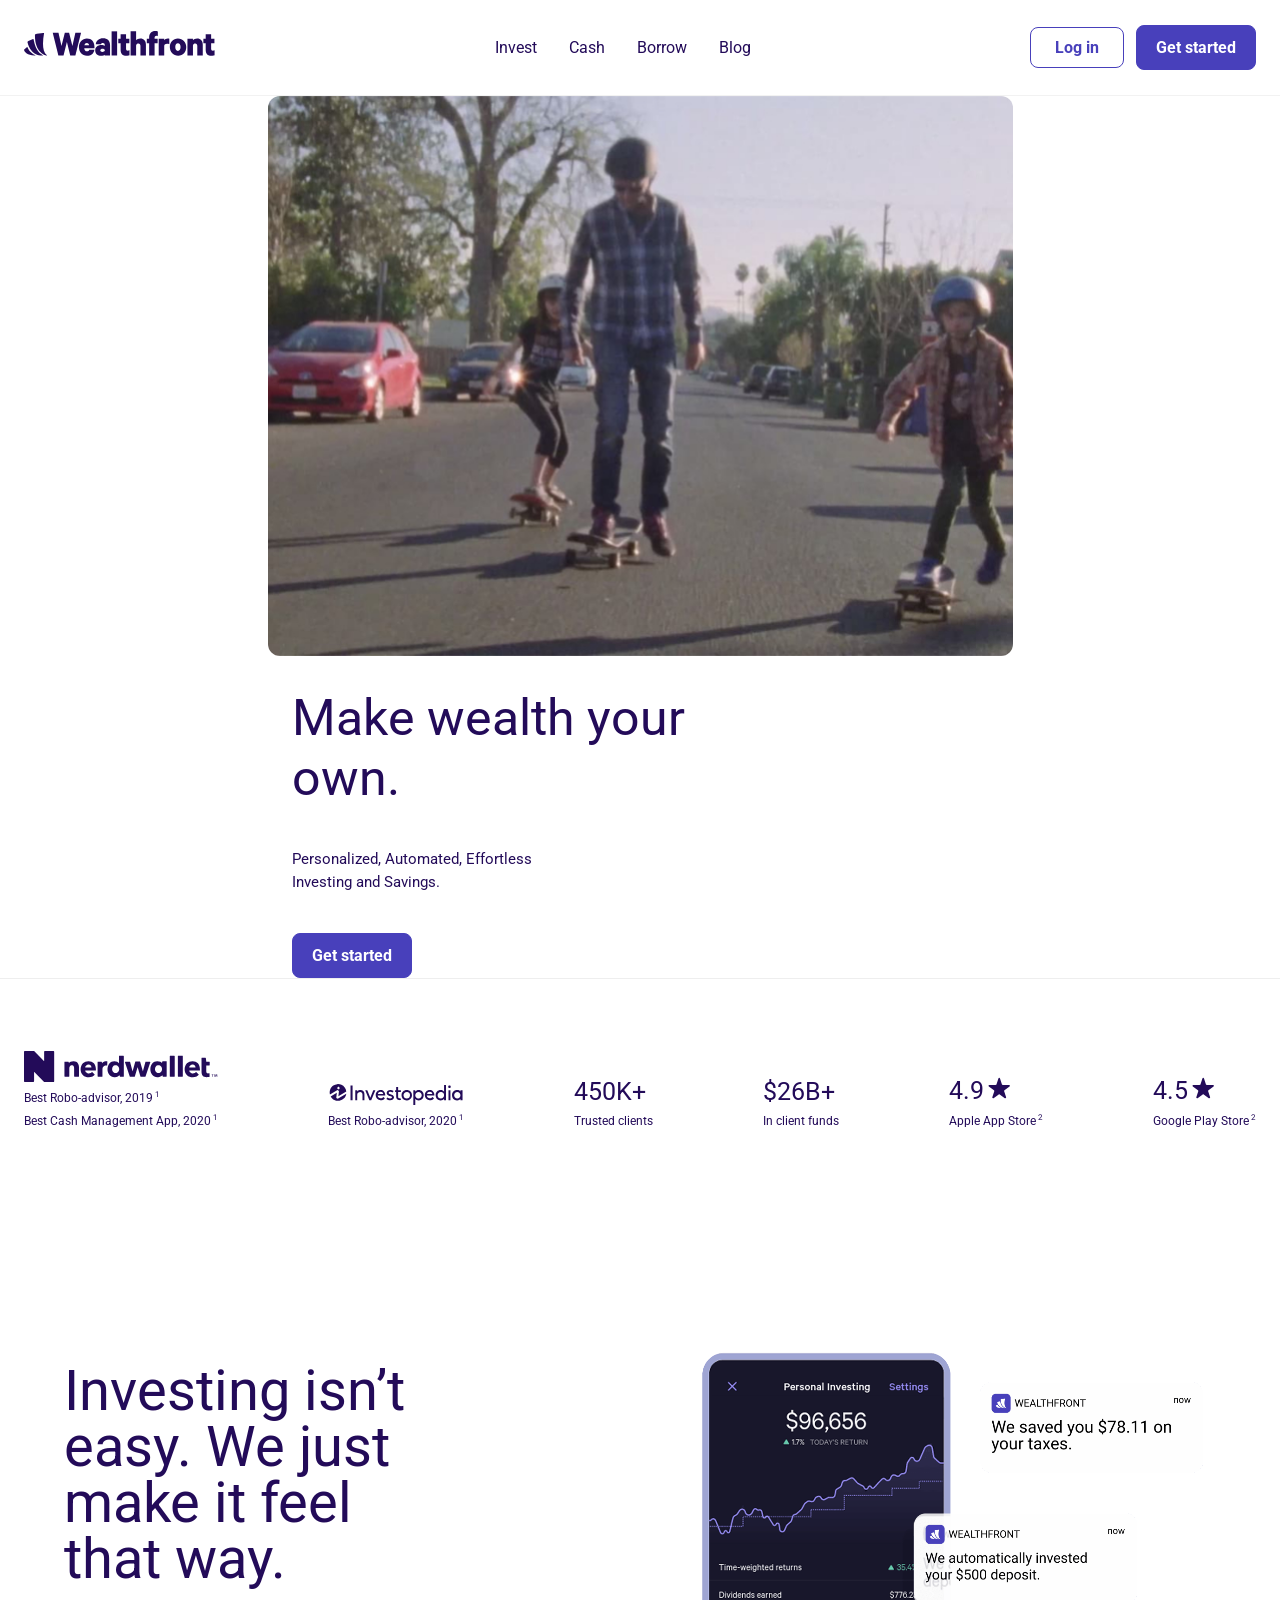
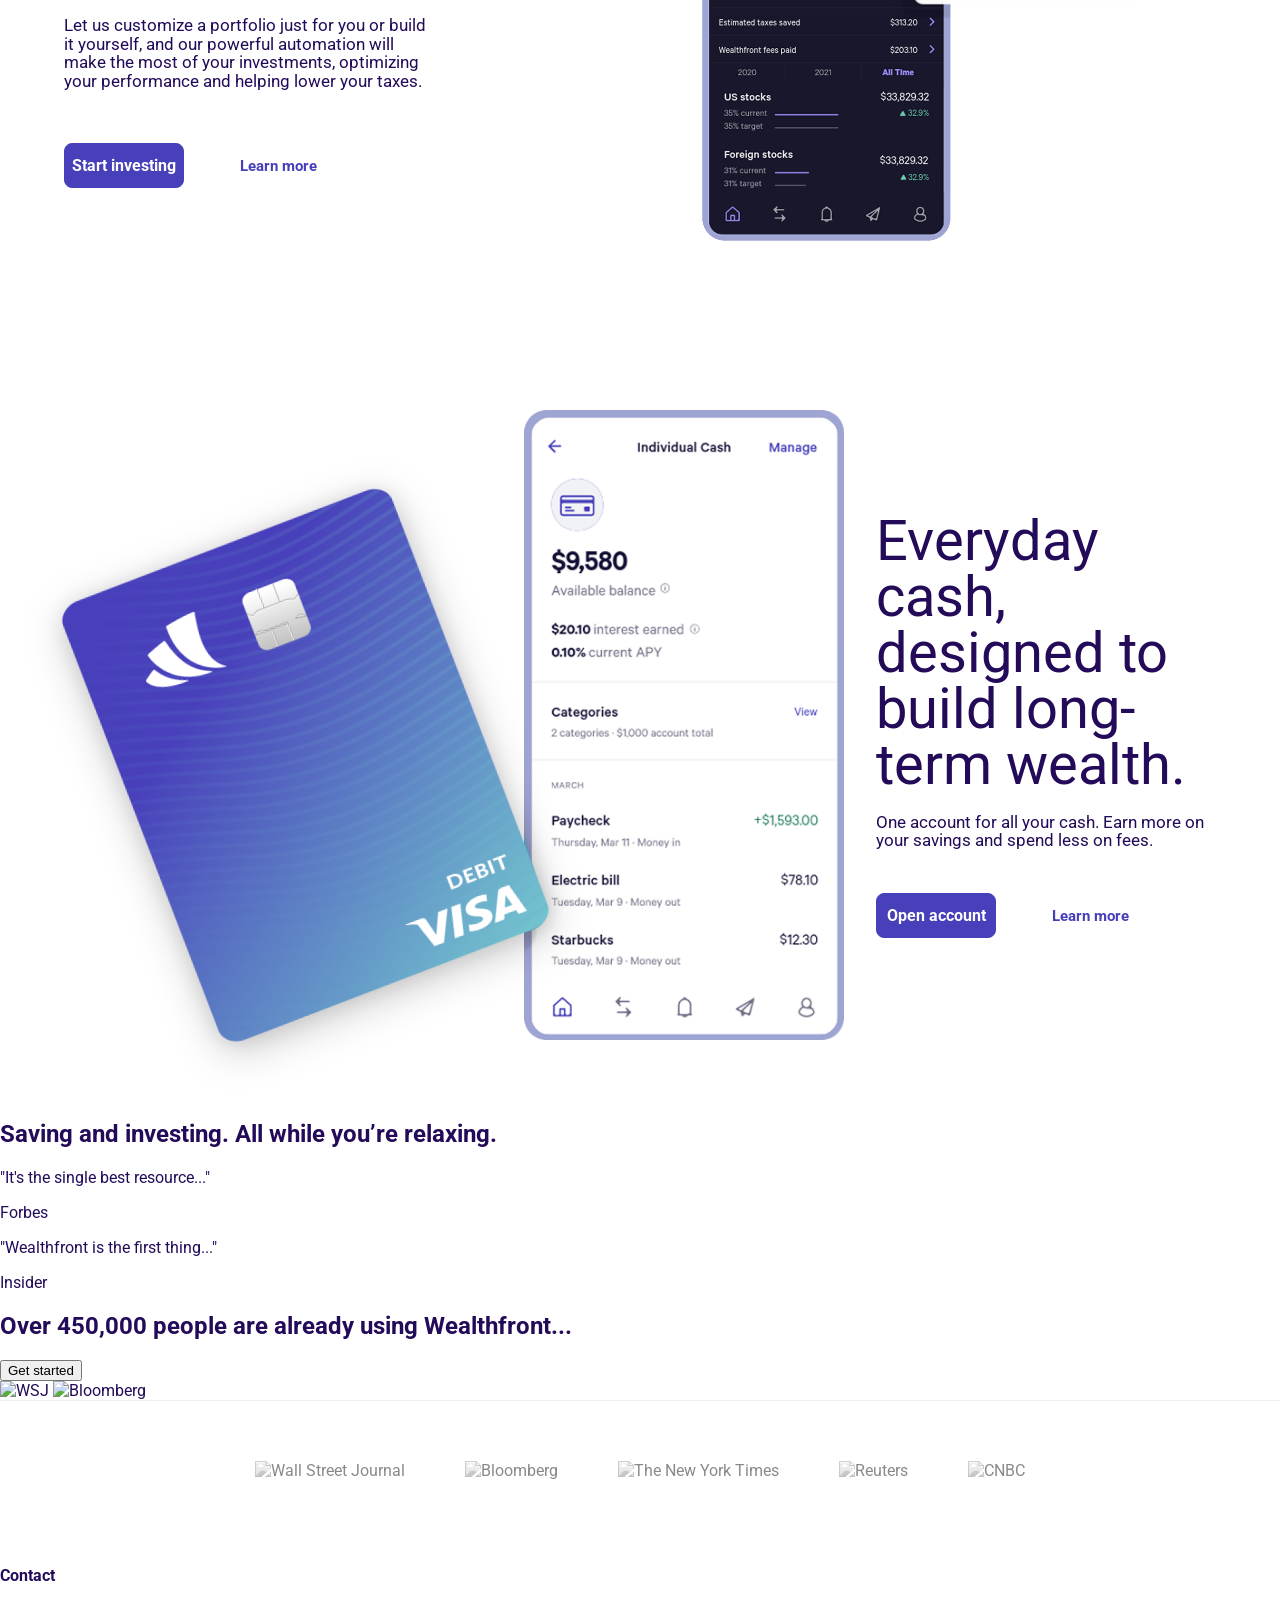
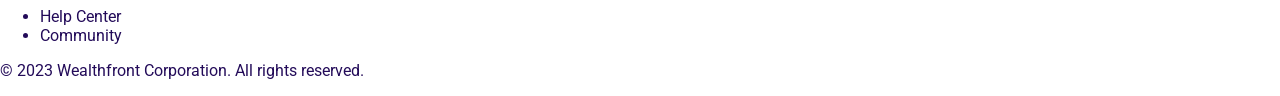
==== index.html @ 35ea314f "feature-ready" ====
<!doctype html>
<html lang="ru">
  <head>
    <meta charset="UTF-8" />
    <meta name="viewport" content="width=device-width, initial-scale=1.0" />
    <link rel="stylesheet" href="css/main.css" />
    <title>Wealthfront</title>
  </head>
  <body>
    <header class="header">
      <nav class="container nav-container">
        <div class="nav-logo">
          <a href="#" class="logo">
            <img src="img/logosvg.svg" alt="Логотип" />
          </a>
        </div>
        <ul class="nav-menu">
          <li><a href="#" class="nav-item">Invest</a></li>
          <li><a href="#" class="nav-item">Cash</a></li>
          <li><a href="#" class="nav-item">Borrow</a></li>
          <li><a href="#" class="nav-item">Blog</a></li>
        </ul>
        <div class="auth-group">
          <button class="btn-nav btn-login">Log in</button>
          <button class="btn-nav btn-get-started">Get started</button>
        </div>
      </nav>
    </header>

    <main>
      <section class="hero-section">
        <div class="container hero-container">
          <div class="hero-image">
            <img src="img/family-skating.jpg" alt="Family skating" />
          </div>
          <div class="hero-content">
            <div class="hero-content-inner">
              <div class="content-title">Make wealth your own.</div>
              <div class="content-text">
                Personalized, Automated, Effortless Investing and Savings.
              </div>

              <button class="btn-nav btn-get-started">Get started</button>
            </div>
          </div>
        </div>
      </section>

      <section class="trust-bar">
        <div class="container">
          <div class="trust-wrapper">
            <div class="trust-item">
              <img
                class="logo"
                src="img/nerdwallet-logo.svg"
                alt="NerdWallet"
              />
              <p class="stat-label">Best Robo-advisor, 2019<sup>1</sup></p>
              <p class="stat-label">
                Best Cash Management App, 2020<sup>1</sup>
              </p>
            </div>
            <div class="trust-item">
              <img
                class="logo"
                src="img/investopedia-logo.svg"
                alt="Investopedia"
              />
              <span class="stat-label"
                >Best Robo-advisor, 2020<sup>1</sup></span
              >
            </div>
            <div class="trust-item">
              <span class="stat-value">450K+</span>
              <span class="stat-label">Trusted clients</span>
            </div>
            <div class="trust-item">
              <span class="stat-value">$26B+</span>
              <span class="stat-label">In client funds</span>
            </div>
            <div class="trust-item">
              <div class="rating">
                <span class="stat-value">4.9</span>
                <img src="img/star.svg" alt="Star" />
              </div>
              <span class="stat-label">Apple App Store<sup>2</sup></span>
            </div>
            <div class="trust-item">
              <div class="rating">
                <span class="stat-value">4.5</span>
                <img src="img/star.svg" alt="Star" />
              </div>
              <span class="stat-label">Google Play Store<sup>2</sup></span>
            </div>
          </div>
        </div>
      </section>

      <section class="features-section">
        <div class="container">
          <div class="feature-container">
            <div class="feature-row">
              <div class="feature-text">
                <h2>Investing isn’t easy. We just make it feel that way.</h2>
                <p>
                  Let us customize a portfolio just for you or build it
                  yourself, and our powerful automation will make the most of
                  your investments, optimizing your performance and helping
                  lower your taxes.
                </p>
                <div class="feature-buttons">
                  <button class="btn-nav btn-get-started">
                    Start investing
                  </button>
                  <span><a href="#" class="link-more">Learn more</a></span>
                </div>
              </div>
              <div class="feature-visual">
                <img
                  class="floating-img"
                  src="img/smartphone-1.png"
                  alt="Wealthfront App"
                />
              </div>
            </div>
          </div>
        </div>
        <div class="container">
          <div class="feature-container">
            <div class="feature-row reverse">
              <div class="feature-text">
                <h2>Everyday cash, designed to build long-term wealth.</h2>
                <p>
                  One account for all your cash. Earn more on your savings and
                  spend less on fees.
                </p>
                <div class="feature-buttons">
                  <button class="btn-nav btn-get-started">Open account</button>
                  <a href="#" class="link-more">Learn more</a>
                </div>
              </div>
              <div class="feature-visual">
                <img
                  src="img/smartphone-2.png"
                  alt="Wealthfront Card"
                  class="phone-img"
                />
                <img
                  src="img/visacard.png"
                  alt="Wealthfront Card"
                  class="card-img"
                />
              </div>
            </div>
          </div>
        </div>
      </section>

      <section class="cta-dark">
        <div class="cta-content">
          <h2>Saving and investing. All while you’re relaxing.</h2>
        </div>
        <div class="cta-visual"></div>
      </section>

      <section class="testimonials">
        <div class="testimonial-card">
          <p>"It's the single best resource..."</p>
          <span>Forbes</span>
        </div>
        <div class="testimonial-card">
          <p>"Wealthfront is the first thing..."</p>
          <span>Insider</span>
        </div>
      </section>

      <section class="final-cta">
        <h2>Over 450,000 people are already using Wealthfront...</h2>
        <button class="btn-primary">Get started</button>
        <div class="press-logos">
          <img src="wsj.svg" alt="WSJ" />
          <img src="bloomberg.svg" alt="Bloomberg" />
        </div>
      </section>
      <section class="press-logos-section">
        <div class="press-logos-container">
          <div class="press-logo">
            <img src="wsj.svg" alt="Wall Street Journal" />
          </div>
          <div class="press-logo">
            <img src="bloomberg.svg" alt="Bloomberg" />
          </div>
          <div class="press-logo">
            <img src="nytimes.svg" alt="The New York Times" />
          </div>
          <div class="press-logo"><img src="reuters.svg" alt="Reuters" /></div>
          <div class="press-logo"><img src="cnbc.svg" alt="CNBC" /></div>
        </div>
      </section>
    </main>

    <footer class="footer">
      <div class="footer-links">
        <div class="footer-column">
          <h4>Contact</h4>
          <ul>
            <li>Help Center</li>
            <li>Community</li>
          </ul>
        </div>
      </div>
      <div class="footer-legal">
        <p>© 2023 Wealthfront Corporation. All rights reserved.</p>
      </div>
    </footer>
  </body>
</html>
---- css/main.css ----
html {
    box-sizing: border-box;
}

*,
*::before,
*::after {
    box-sizing: inherit;
}

:root {
    --color-primary-dark: #230b59;  /* Глубокий фиолетовый для текста */
    --color-accent: #4840bb;        /* Яркий фиолетовый для кнопок */
    --color-accent-darker: #3b32a8;  /* Акцентный для :hover */
    --color-white: #fff;            /* Чистый белый */
    --color-border-light:#0000000d;
    --max-width: 1440px;
    --header-height: 96px;
    --transition: all 0.3s ease;
}

@font-face {
    font-family: "Roboto";
    src: url("../fonts/Roboto-Regular.woff2") format("woff2");
    font-weight: Regular;
    font-style: normal;
    font-display: swap;
}

@font-face {
    font-family: "Roboto";
    src: url("../fonts/Roboto-Bold.woff2") format("woff2");
    font-weight: 700;
    font-style: normal;
    font-display: swap;
}

body {
    margin: 0;
    font-family: "Roboto", -apple-system, sans-serif;
    color: var(--color-primary-dark);
    -webkit-font-smoothing: antialiased;
    text-rendering: optimizeLegibility;
}

.container {
    width: 100%;
    max-width: 1312px; /* Тот самый размер из твоего макета */
    margin: 0 auto;    /* Центрирование */
    padding: 0 24px;   /* Безопасные отступы для мобильных */
    display: flex;
    justify-content: center;
    align-items: center
}

.header {
    width: 100%;
    height: var(--header-height);
    background-color: var(--color-white);
    display: flex;
    justify-content: center; /* Центрируем внутренний контейнер */
    align-items: center;
    border-bottom: 1px solid var(--color-border-light);
}

.nav-container {
   display: flex;
   justify-content: space-between;
    align-items: center;
}


/* Стили для списка ссылок */
.nav-menu {
    display: flex;
    list-style: none; /* Убираем маркеры (точки) */
    margin: 0;
    padding: 0;
    gap: 32px; /* Расстояние между элементами списка */
}

/* Стили каждой ссылки */
.nav-item {
    text-decoration: none;
    font-size: 16px;
    font-weight: 400;
    line-height: 1.25;
    color: var(--color-primary-dark);
    position: relative;
    transition: color 0.2s ease;
    display: block; /* Делаем область клика корректной */
}

/* Эффект при наведении */
.nav-item:hover {
    color: var(--color-accent); /* rgba(72, 64, 187, 1) */
}

/* Опционально: подчеркивание, которое появляется плавно */
.nav-item::after {
    content: '';
    position: absolute;
    width: 0;
    height: 2px;
    bottom: 0;
    left: 0;
    background-color: var(--color-accent);
    transition: width 0.3s ease;
}

.nav-item:hover::after {
    width: 100%;
}

/* Контейнер для кнопок */
.auth-group {
    display: flex;
    align-items: center;
    gap: 12px; /* Расстояние между кнопками */
}

/* Общие стили для обеих кнопок */
.btn-nav {
    padding: 10px 24px;
    border-radius: 8px; /* Скругление из макета */
    font-size: 16px;
    font-weight: 700;
    cursor: pointer;
    transition: background-color 0.2s ease-in-out, color 0.2s ease-in-out, border-color 0.2s ease-in-out, box-shadow 0.2s ease-in-out;
    font-family: inherit;
    display: inline-flex;
    align-items: center;
    justify-content: center;
    text-decoration: none;
}

/* Кнопка "Log in" (Прозрачная с рамкой) */
.btn-login {
    background-color: transparent;
    color: var(--color-accent); /* rgba(72, 64, 187, 1) */
    border: 1.5px solid var(--color-accent);
}

.btn-login:hover {
    background-color: rgba(72, 64, 187, 0.05); /* Легкий оттенок при наведении */
}

/* Кнопка "Get started" (Залитая) */
.btn-get-started {
    background-color: var(--color-accent); /* rgba(72, 64, 187, 1) */
    color: var(--color-white); /* rgba(255, 255, 255, 1) */
    border: 1.5px solid var(--color-accent);
    width: 120px; /* Фиксированная ширина для единообразия */
    height: 45px; /* Фиксированная высота для единообразия */
    white-space: nowrap;
}

.btn-get-started:hover {
    background-color: var(--color-accent-darker); /* Чуть темнее при наведении */
    border-color: var(--color-accent-darker);
    box-shadow: 0 4px 12px rgba(72, 64, 187, 0.2); /* Мягкая тень */
}

.hero-section {
    background-color: var(--color-white);
    width: 100%;
    margin-top: 0; /* Убираем верхний отступ от навигационной панели */
}

.hero-container {
    display: flex;
    justify-content: space-between;
    align-items: center; /* Центрирование по вертикали */
    width: 100%;
    max-width: 1312px; /* Тот самый размер из макета */
    min-height: 560px;
    margin: 0 auto;
    background-color: var(--color-white);
}

/* Добавляем обертку для картинки, чтобы flex работал корректно */
.hero-image {
    width: 745px; /* Фиксированная ширина по макету */
    height: 560px; /* Фиксированная высота по макету, чтобы img заполнил блок */
    display: flex;
    justify-content: center;
}

.hero-image img {
    width: 100%;
    height: 100%;
    max-height: 560px;
    object-fit: cover; /* Фото заполняет блок без искажений */
    border-radius: 12px; /* Опционально: скругление как в современном дизайне */
}

.hero-content {
    width: 567px; /* Фиксированная ширина по макету */
    display: flex;
    flex-direction: column;
    justify-content: center;
    margin-left: 48px;
}

.hero-content-inner {
    display: flex;
    flex-direction: column;
    width: 100%;
    max-width: 480px; /* Оптимальная ширина для чтения, вместо жестких 352px */
}

.content-title {
  font-size: 50px;
  font-weight: 400;
  line-height: 1.2;
  color: var(--color-primary-dark);   /* Темно-фиолетовый как в Wealthfront */
  margin-bottom: 40px;
}

.content-text {
    font-size: 15px; /* Немного крупнее для читабельности */
    line-height: 1.5;
    margin-bottom: 40px;
    width: 100%;
    max-width: 300px; /* Ограничиваем длину строки */
}

@media (max-width: 1312px) {
    .hero-container {
        flex-direction: column;
        align-items: center;
        padding: 0 24px; /* Верни padding для мобильных */
    }
    .hero-image, .hero-content {
        width: 100%; /* Полная ширина */
        max-width: 745px; /* Ограничь картинку */
    }
    .hero-content {
        padding-top: 32px; /* Отступ сверху */
    }
}





.trust-bar {
  display: flex;
  justify-content: space-between; /* Распределяем элементы по всей ширине */
  align-items: flex-start;        /* Выравниваем по верхней линии */
  padding: 40px 0;
  border-top: 1px solid #eee;    /* Тонкая линия сверху, если нужно */
  max-width: 100%;              /* Ограничиваем общую ширину */
  margin: 0 auto;
}
.trust-wrapper {
    width: 100%;
    display: flex;
    justify-content: space-between; /* Равномерно распределяем элементы */
    align-items: flex-end;
    padding: 32px 0; /* Отступы сверху и снизу*/ 
    flex-wrap: wrap;
    min-height: 71px; /* Фиксированная высота для всех элементов, чтобы они были на одной линии */
}

.trust-item {
  display: flex;
  flex-direction: column;         /* Текст под логотипом/цифрой */
  gap: 8px;                       /* Расстояние между элементами внутри */
   /*flex: 1;                        Позволяет блокам занимать равное место */
}

/* Стили для логотипов */
.logo img{
  height: 25px;                   /* Фиксируем высоту для ровности ряда */
  width: auto;
  margin-bottom: 5px;
  text-align: left;
}

/* Стили для цифр (450K+, $26B+) */
.stat-value {
  font-size: 25px;
  font-weight: 400;
  color: #230B59;
}

/* Стили для мелкого текста */
.stat-label {
  font-family: "Roboto";;  
  font-size: 12px;
  font-weight: 400;
  color: #230B59;
  line-height: 1.2;
  margin: 0;
} 



/* Маленькие цифры сносок */
sup {
  font-size: 8px;
  margin-left: 2px;
}

@media (max-width: 768px) {
  .trust-bar {
    flex-wrap: wrap; /* Элементы перепрыгнут на новую строку */
    gap: 20px;
  }
  .trust-item {
    min-width: 45%; /* По два элемента в ряд на мобильных */
  }
}


  /* Секция с фичами (три блока с текстом и картинкой) */

.features-section {
    
    background-color: var(--color-white);
}

.feature-container {
    display: flex;
    align-items: center; /* Центрирование по вертикали */
    width: 100%;
    max-width: 1152px; /* Тот самый размер из макета */
    min-height: 750px;
    
    /*padding: 0 24px;   Внутренние отступы для мобильных */
}

.feature-row {
    display: flex;
    justify-content: space-between;
    align-items: center; /* Центрирование по вертикали */
    width: 100%;
    max-width: 1152px;
    min-height: 750px;
    height: 750px;
    
    /*padding: 0 24px;  Внутренние отступы для мобильных */
}



.feature-row .feature-text {
    margin: 0;
    display: flex;
    flex-direction: column;
    align-items: flex-start;
    justify-content: space-between;
    width: 100%;
    max-width: 363px;
    height: 425px;
}
.feature-text h2 {
    font-size: 56px;
    font-weight: 400;
    line-height: 1.0;
    color: var(--color-primary-dark);
    margin: 0;
}

.feature-text p {
    font-size: 17px;
    font-weight: 400;
    line-height: 1.1;
    margin-bottom: 40px;
    color: var(--color-primary-dark);
}
.feature-row .feature-visual {
    
    width: 100%; 
    max-width: 790px;
    height: 750px; 
    position: relative; /* КРИТИЧНО: Теперь .card-img будет позиционироваться внутри этого блока */
    display: flex;
    align-items: center; /* Центрируем содержимое по вертикали */
    justify-content: flex-end; /* Прижимаем телефон к правому краю */
}



.link-more {
    color: var(--color-accent);
    text-decoration: none;
    font-weight: 700;
    font-size: 15px;
    margin-left: 52px;
}

.feature-row.reverse 
{
    flex-direction: row-reverse;
   
}
.feature-row.reverse .feature-visual {
    max-width: 780px;   /* Новая ширина */
    height: 700px;      /* Новая высота */
    justify-content: flex-start; /* Выравниваем содержимое по левому краю в реверсивном блоке */
}
.feature-row.reverse .feature-text {
    /*align-items: flex-end;  Выравниваем текст по правому краю в реверсивном блоке */
    max-width: 340px; /* Немного уменьшаем ширину текстового блока, чтобы он не был слишком широким */
    
}



.phone-img {
  display: block;
  width: auto;           /* Ширина будет подбираться автоматически */
  height: auto;
  max-width: 480px;        /* Ограничиваем ширину, чтобы телефон не был слишком большим */
  max-height: 90%;       /* Ограничиваем высоту, чтобы телефон не упирался в края */
  object-fit: contain;
  margin-left: auto;
}

.card-img {
  position: absolute; /* Позволяет накладывать изображение */
  top: 56%;           /* Центрируем по вертикали */
  left: 31%;         /* Центрируем по горизонтали */
  width: auto;
  transform: translate(-50%, -50%) rotate(-11deg);
  filter: drop-shadow(0 10px 20px rgba(0,0,0,0.2));
}





/* Секция с логотипами СМИ */
.press-logos-section {
    width: 100%;
    max-width: var(--max-width);
    margin: 0 auto;
    padding: 60px 40px;
    text-align: center;
    border-top: 1px solid #f0f0f0; /* Тонкая линия сверху, как на макете */
}

.press-logos-container {
    display: flex;
    justify-content: center;
    align-items: center;
    gap: 60px; /* Расстояние между логотипами */
    flex-wrap: wrap; /* Чтобы на мобильных они переносились на новую строку */
}

.press-logo {
    height: 24px; /* Фиксируем высоту для визуального единообразия */
    opacity: 0.5;  /* Делаем их приглушенными, как в дизайне */
    transition: var(--transition);
    filter: grayscale(100%); /* Делаем их полностью серыми */
}

.press-logo:hover {
    opacity: 1;
    filter: grayscale(0%); /* Цвет возвращается при наведении */
}

/* Настройка для специфических логотипов (если один шире другого) */
.press-logo img {
    height: 100%;
    width: auto;
    object-fit: contain;
}
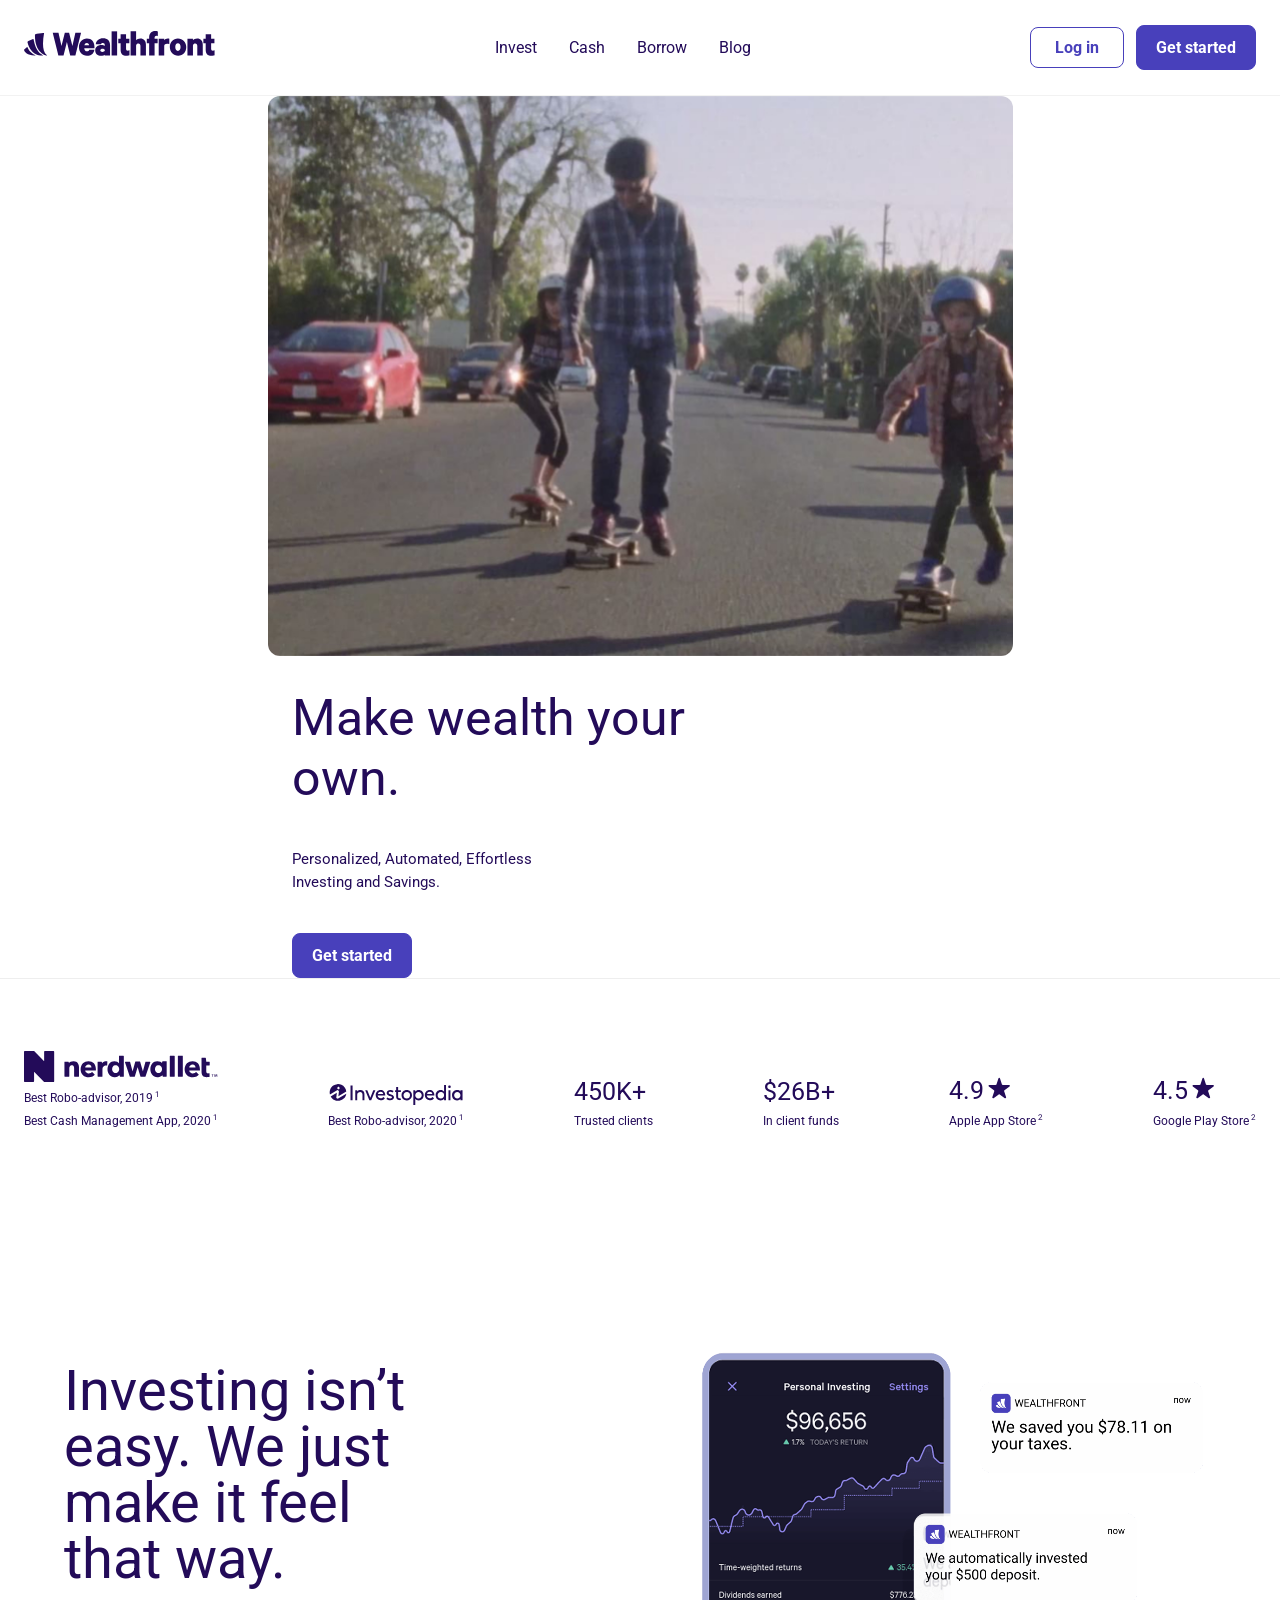
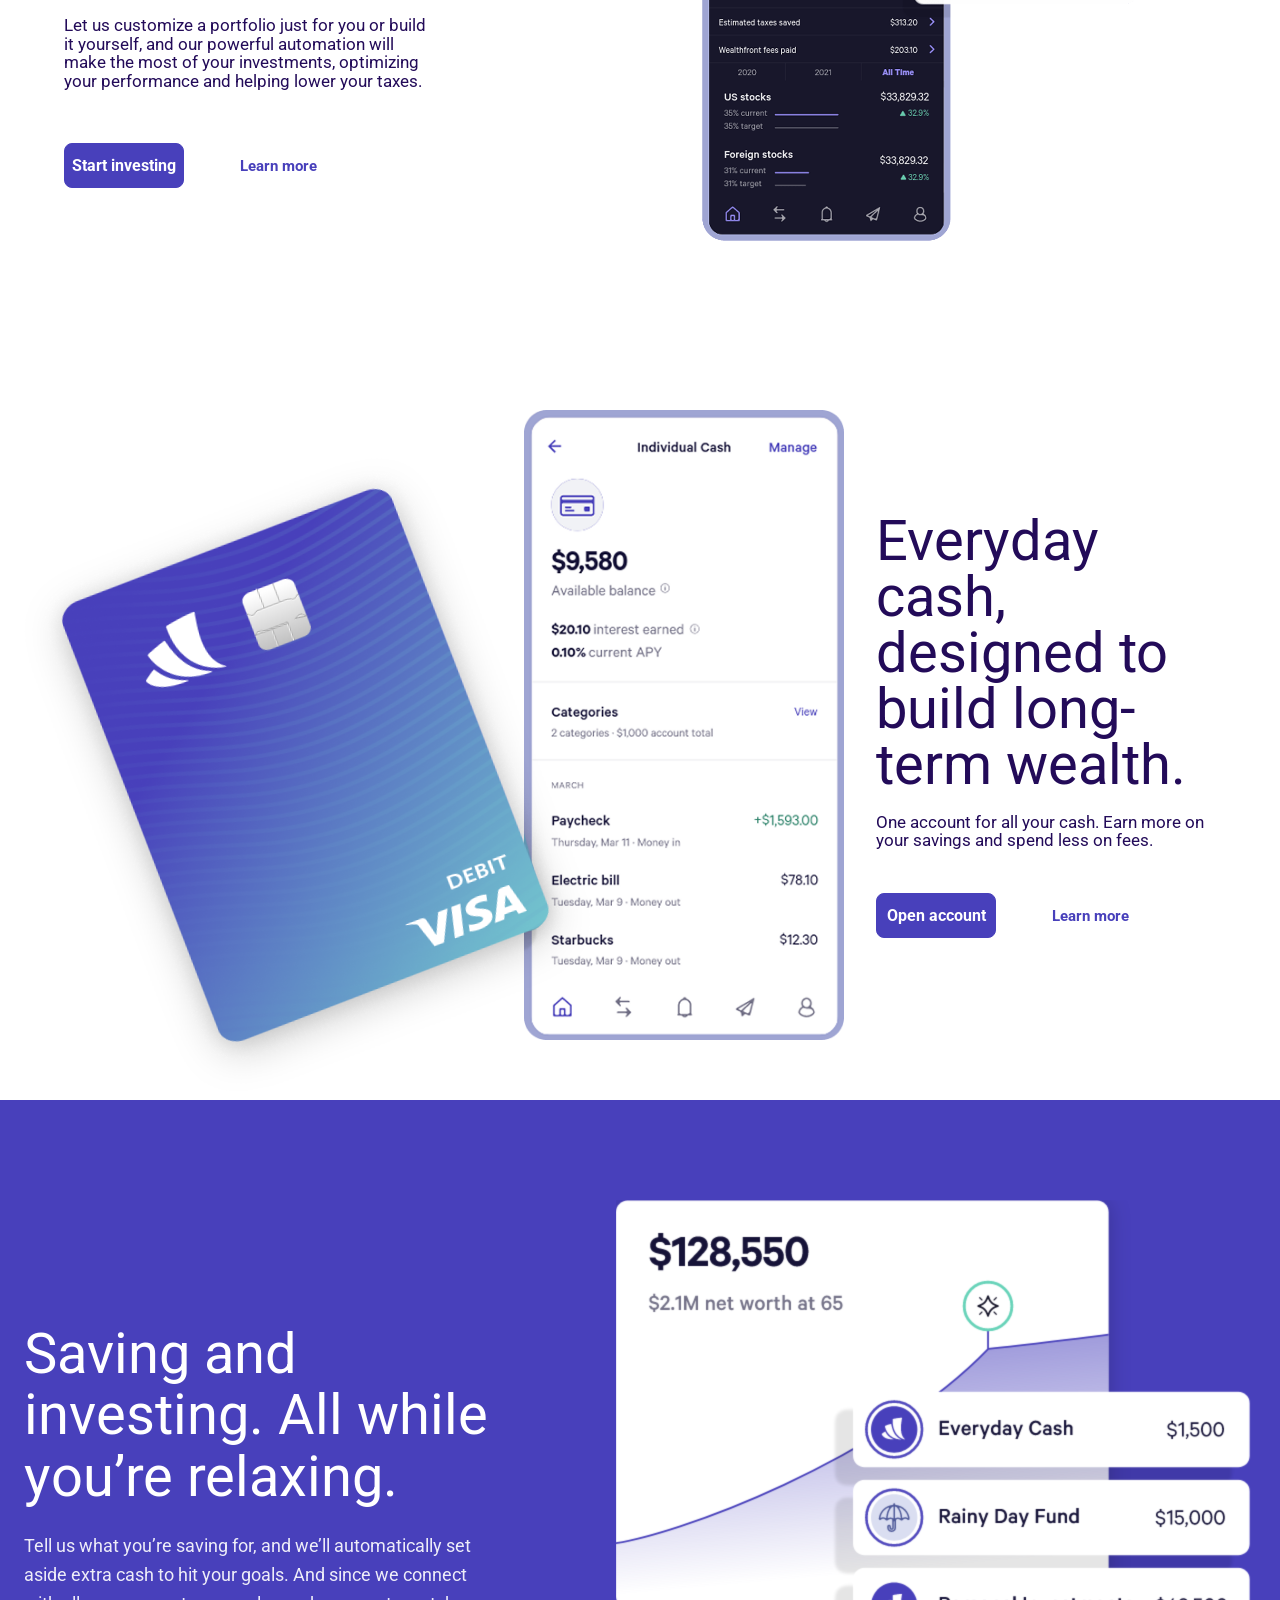
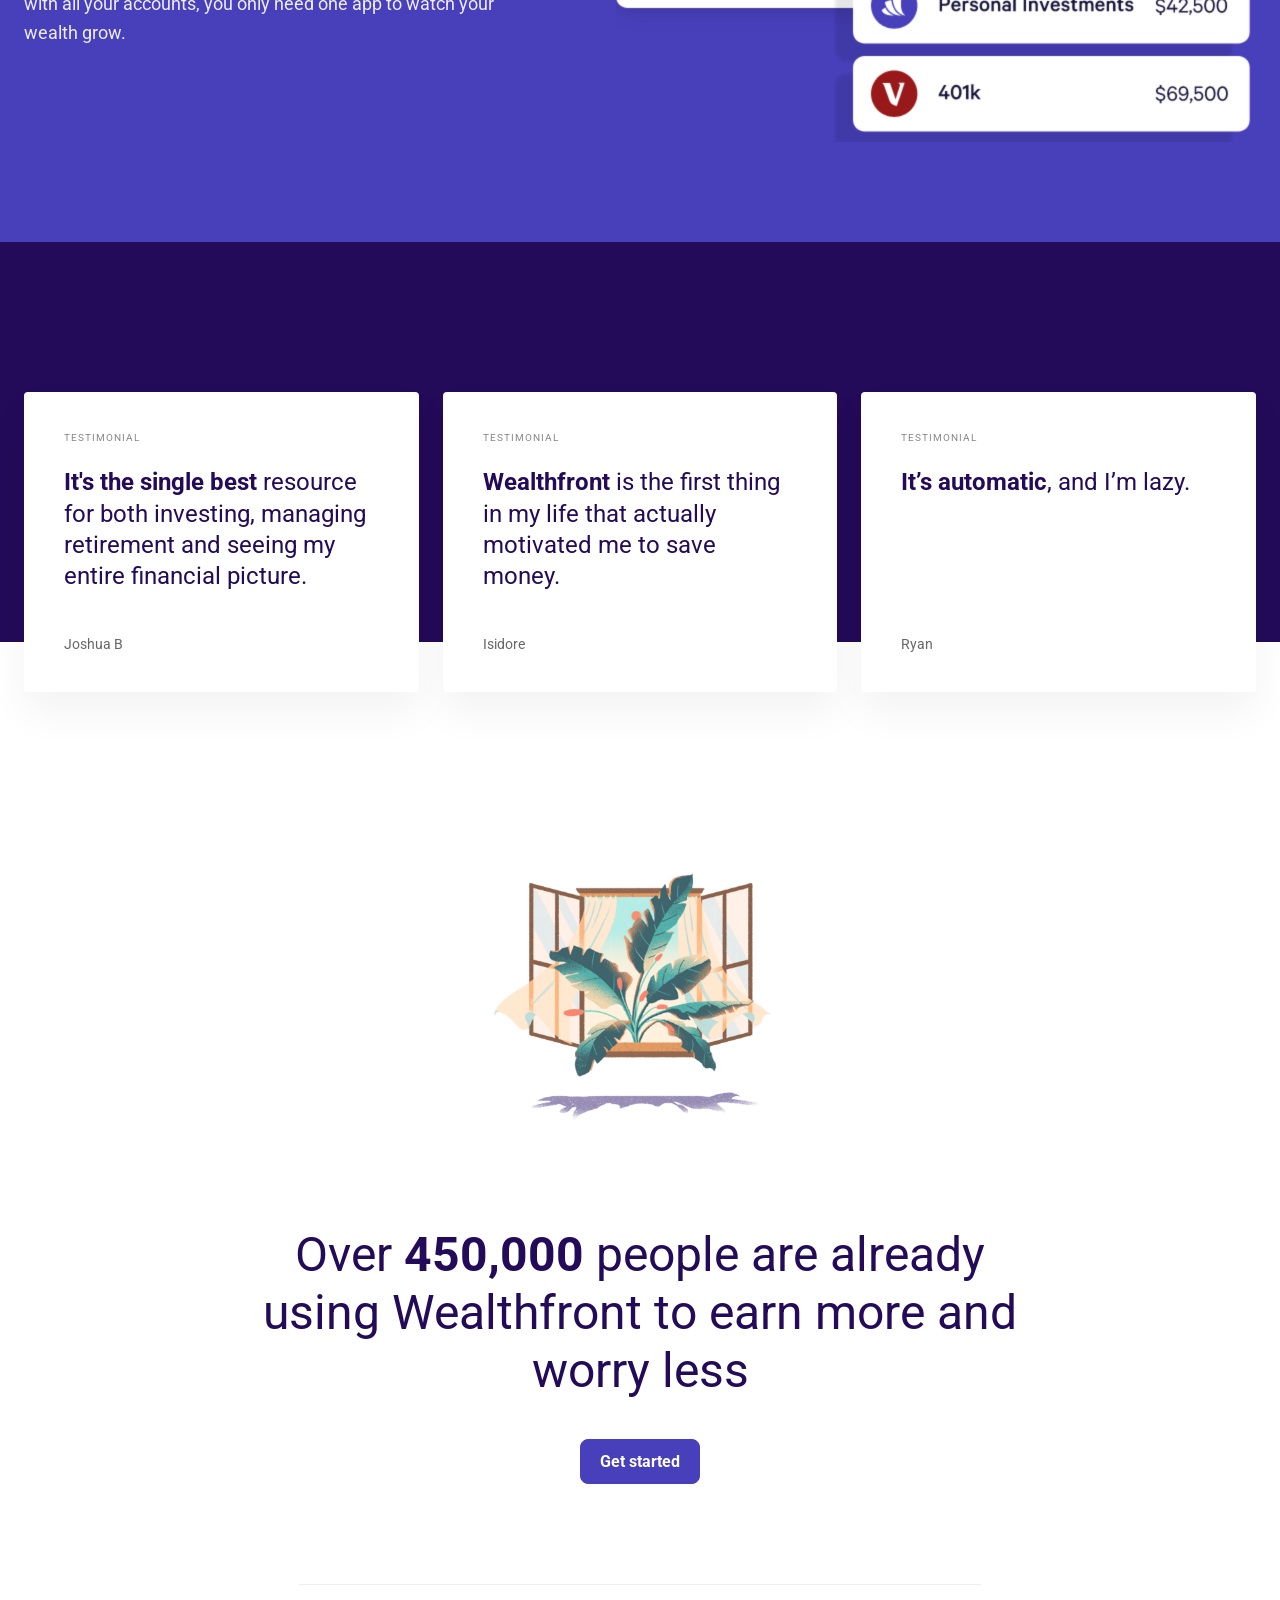
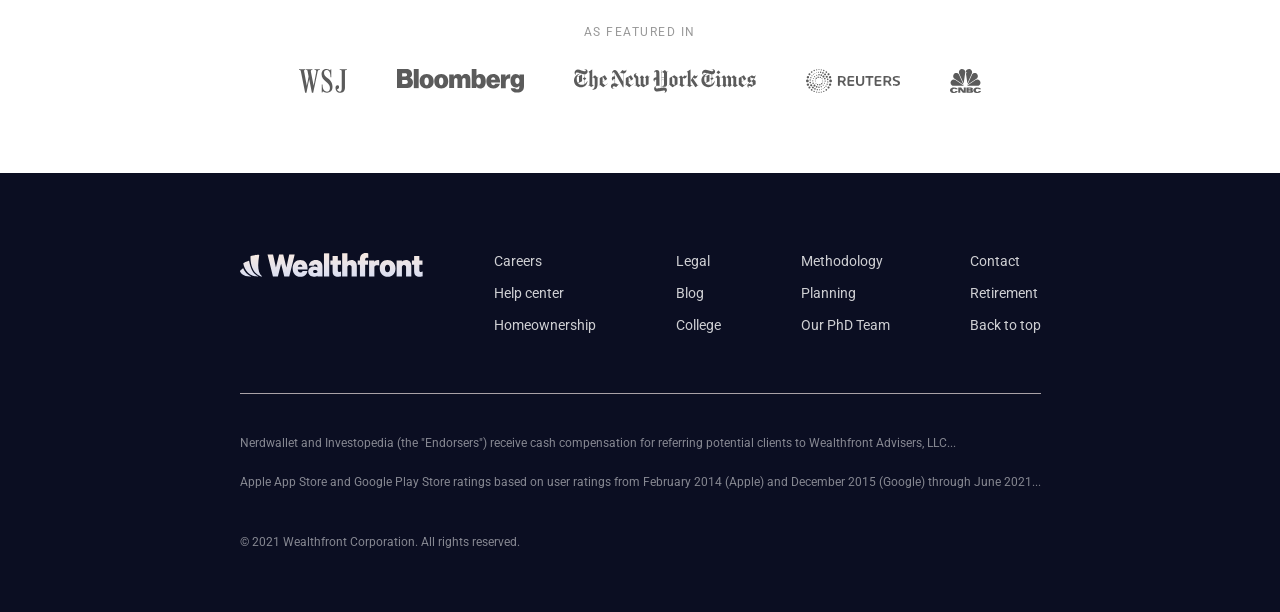
==== commit c63f7802: "footer" ====
--- a/index.html
+++ b/index.html
@@ -156,61 +156,142 @@
         </div>
       </section>
 
-      <section class="cta-dark">
-        <div class="cta-content">
-          <h2>Saving and investing. All while you’re relaxing.</h2>
-        </div>
-        <div class="cta-visual"></div>
-      </section>
-
-      <section class="testimonials">
-        <div class="testimonial-card">
-          <p>"It's the single best resource..."</p>
-          <span>Forbes</span>
-        </div>
-        <div class="testimonial-card">
-          <p>"Wealthfront is the first thing..."</p>
-          <span>Insider</span>
-        </div>
-      </section>
-
-      <section class="final-cta">
-        <h2>Over 450,000 people are already using Wealthfront...</h2>
-        <button class="btn-primary">Get started</button>
-        <div class="press-logos">
-          <img src="wsj.svg" alt="WSJ" />
-          <img src="bloomberg.svg" alt="Bloomberg" />
-        </div>
-      </section>
-      <section class="press-logos-section">
-        <div class="press-logos-container">
-          <div class="press-logo">
-            <img src="wsj.svg" alt="Wall Street Journal" />
-          </div>
-          <div class="press-logo">
-            <img src="bloomberg.svg" alt="Bloomberg" />
-          </div>
-          <div class="press-logo">
-            <img src="nytimes.svg" alt="The New York Times" />
-          </div>
-          <div class="press-logo"><img src="reuters.svg" alt="Reuters" /></div>
-          <div class="press-logo"><img src="cnbc.svg" alt="CNBC" /></div>
+      <section class="relax-section">
+        <div class="container">
+          <div class="relax-wrapper">
+            <div class="relax-content">
+              <h2>Saving and investing. All while you’re relaxing.</h2>
+              <p>
+                Tell us what you’re saving for, and we’ll automatically set
+                aside extra cash to hit your goals. And since we connect with
+                all your accounts, you only need one app to watch your wealth
+                grow.
+              </p>
+            </div>
+            <div class="relax-visual">
+              <img src="img/relax-img.png" alt="Relax" />
+            </div>
+          </div>
+        </div>
+      </section>
+
+      <section class="testimonials-section">
+        <div class="container">
+          <div class="testimonials-grid">
+            <div class="testimonial-card">
+              <span class="testimonial-label">Testimonial</span>
+              <blockquote class="testimonial-text">
+                <strong>It's the single best</strong> resource for both
+                investing, managing retirement and seeing my entire financial
+                picture.
+              </blockquote>
+              <cite class="testimonial-author">Joshua B</cite>
+            </div>
+
+            <div class="testimonial-card">
+              <span class="testimonial-label">Testimonial</span>
+              <blockquote class="testimonial-text">
+                <strong>Wealthfront</strong> is the first thing in my life that
+                actually motivated me to save money.
+              </blockquote>
+              <cite class="testimonial-author">Isidore</cite>
+            </div>
+
+            <div class="testimonial-card">
+              <span class="testimonial-label">Testimonial</span>
+              <blockquote class="testimonial-text">
+                <strong>It’s automatic</strong>, and I’m lazy.
+              </blockquote>
+              <cite class="testimonial-author">Ryan</cite>
+            </div>
+          </div>
+        </div>
+      </section>
+
+      <section class="cta-section">
+        <div class="container">
+          <div class="cta-inner">
+            <div class="cta-illustration">
+              <img src="img/window-plant.png" alt="Relaxing atmosphere" />
+            </div>
+
+            <div class="cta-content">
+              <h2>
+                Over <strong>450,000</strong> people are already using
+                Wealthfront to earn more and worry less
+              </h2>
+              <button class="btn-nav btn-get-started">Get started</button>
+            </div>
+
+            <div class="featured-in">
+              <span class="featured-label">As featured in</span>
+              <div class="press-logos">
+                <img src="img/wsj.svg" alt="WSJ" />
+                <img src="img/bloomberg.svg" alt="Bloomberg" />
+                <img src="img/nyt2.svg" alt="The New York Times" />
+                <img src="img/reuters.svg" alt="Reuters" />
+                <img src="img/cnbc.svg" alt="CNBS" />
+              </div>
+            </div>
+          </div>
         </div>
       </section>
     </main>
 
     <footer class="footer">
-      <div class="footer-links">
-        <div class="footer-column">
-          <h4>Contact</h4>
-          <ul>
-            <li>Help Center</li>
-            <li>Community</li>
-          </ul>
-        </div>
-      </div>
-      <div class="footer-legal">
-        <p>© 2023 Wealthfront Corporation. All rights reserved.</p>
+      <div class="container">
+        <div class="footer-inner">
+        <div class="footer-top">
+          <div class="footer-brand">
+            <img
+              src="img/logo-white.svg"
+              alt="Wealthfront"
+              class="footer-logo"
+            />
+          </div>
+
+          <nav class="footer-nav">
+            <div class="footer-column">
+              <a href="#">Careers</a>
+              <a href="#">Help center</a>
+              <a href="#">Homeownership</a>
+            </div>
+            <div class="footer-column">
+              <a href="#">Legal</a>
+              <a href="#">Blog</a>
+              <a href="#">College</a>
+            </div>
+            <div class="footer-column">
+              <a href="#">Methodology</a>
+              <a href="#">Planning</a>
+              <a href="#">Our PhD Team</a>
+            </div>
+            <div class="footer-column">
+              <a href="#">Contact</a>
+              <a href="#">Retirement</a>
+              <a href="#" class="back-to-top">Back to top</a>
+            </div>
+          </nav>
+        </div>
+
+        <hr class="footer-divider" />
+
+        <div class="footer-bottom">
+          <p>
+            Nerdwallet and Investopedia (the "Endorsers") receive cash
+            compensation for referring potential clients to Wealthfront
+            Advisers, LLC...
+          </p>
+          <p>
+            Apple App Store and Google Play Store ratings based on user ratings
+            from February 2014 (Apple) and December 2015 (Google) through June
+            2021...
+          </p>
+          <p class="copyright">
+            © 2021 Wealthfront Corporation. All rights reserved.
+          </p>
+        </div>
+        </div>
       </div>
     </footer>
   </body>
--- a/css/main.css
+++ b/css/main.css
@@ -428,43 +428,307 @@
   filter: drop-shadow(0 10px 20px rgba(0,0,0,0.2));
 }
 
-
-
-
-
-/* Секция с логотипами СМИ */
-.press-logos-section {
-    width: 100%;
-    max-width: var(--max-width);
+/* Секция Relax*/
+
+.relax-section {
+    background-color: var(--color-accent); /* Твой rgba(72, 64, 187, 1) */
+    color: var(--color-white);
+    padding: 100px 0;
+    overflow: hidden; /* Чтобы вылетающие элементы не создавали прокрутку */
+}
+
+.relax-wrapper {
+    display: flex;
+    align-items: center;
+    gap: 80px;
+}
+
+.relax-content {
+    flex: 1;
+}
+
+.relax-content h2 {
+    font-size: 56px;
+    line-height: 1.1;
+    font-weight: 400;
+    margin-bottom: 24px;
+    
+}
+
+.relax-content p {
+    font-size: 18px;
+    line-height: 1.6;
+    opacity: 0.9;
+    max-width: 480px;
+}
+
+/* Графическая часть */
+.relax-visual {
+    flex: 1.2;
+    position: relative;
+    display: flex;
+    justify-content: flex-end;
+}
+
+/* Планшетная и мобильная версия */
+@media (max-width: 1100px) {
+    .relax-wrapper {
+        flex-direction: column; /* Текст теперь сверху, графика снизу */
+        text-align: center;
+        gap: 60px;
+    }
+
+    .relax-content {
+        display: flex;
+        flex-direction: column;
+        align-items: center;
+    }
+
+    .relax-content p {
+        max-width: 100%; /* Текст может занимать всю ширину */
+    }
+
+    .relax-visual {
+        justify-content: center; /* Центрируем графику по горизонтали */
+        width: 100%;
+    }
+}
+
+/* Мобильная версия (iPhone и подобные) */
+@media (max-width: 600px) {
+    .relax-content h2 {
+        font-size: 36px; /* Уменьшаем заголовок, чтобы он не разбивался на слоги */
+    }
+
+    .main-card {
+        width: 100%; /* Карточка занимает всю ширину контейнера */
+        height: auto;
+        min-height: 350px;
+        padding: 20px;
+    }
+
+    .total-amount {
+        font-size: 32px;
+    }
+
+    .accounts-stack {
+        position: relative; /* Убираем абсолютное позиционирование */
+        right: 0;           /* Сбрасываем вылет за края */
+        bottom: 0;
+        margin-top: -100px; /* Накладываем плашки на график снизу */
+        align-items: center;
+        width: 100%;
+    }
+
+    .account-item {
+        width: 90%; /* Плашки почти во всю ширину */
+        max-width: 320px;
+    }
+}
+
+ /* Секция с отзывами */
+
+.testimonials-section {
+    background-color: var(--color-primary-dark); /* Темно-фиолетовый фон */
+    padding-bottom: 100px;
+    /* Оставляем место внизу для "вылета" карточек */
+}
+
+.testimonials-grid {
+    display: flex;
+    gap: 24px;
+    /* Сдвигаем всю сетку вниз, чтобы она наполовину вышла за пределы секции */
+    transform: translateY(150px); 
+}
+
+.testimonial-card {
+    flex: 1;
+    background: white;
+    padding: 40px;
+    border-radius: 4px; /* На макете углы почти острые */
+    display: flex;
+    flex-direction: column;
+    min-height: 300px;
+    box-shadow: 0 20px 40px rgba(0,0,0,0.05);
+}
+
+.testimonial-label {
+    font-size: 10px;
+    text-transform: uppercase;
+    letter-spacing: 1px;
+    color: #888;
+    margin-bottom: 24px;
+}
+
+.testimonial-text {
+    font-size: 24px;
+    line-height: 1.3;
+    color: var(--color-primary-dark);
+    margin: 0;
+    flex-grow: 1; /* Толкает имя автора вниз */
+}
+
+.testimonial-text strong {
+    font-weight: 700;
+}
+
+.testimonial-author {
+    font-style: normal;
+    font-size: 14px;
+    color: #666;
+    margin-top: 30px;
+}
+
+@media (max-width: 992px) {
+    .testimonials-grid {
+        flex-direction: column;
+        transform: translateY(50px); /* Уменьшаем сдвиг на мобильных */
+        padding: 0 20px;
+    }
+    
+    .testimonial-card {
+        min-height: auto;
+    }
+}
+
+/* секция — CTA (Call to Action) */
+
+.cta-section {
+    padding: 120px 0 80px; /* Большой отступ сверху, чтобы отделить от карточек отзывов */
+    text-align: center;
+    background-color: var(--color-white);
+}
+
+.cta-inner {
+    max-width: 1152px;
     margin: 0 auto;
-    padding: 60px 40px;
-    text-align: center;
-    border-top: 1px solid #f0f0f0; /* Тонкая линия сверху, как на макете */
-}
-
-.press-logos-container {
+    display: flex;
+    flex-direction: column;
+    align-items: center;
+    justify-content: center;
+}
+
+/* Стили для иллюстрации */
+.cta-illustration {
+    margin-bottom: 60px;
+}
+
+.cta-illustration img {
+    max-width: 400px; /* Ограничиваем размер картинки */
+    height: auto;
+}
+
+/* Контентная часть */
+.cta-content h2 {
+    font-size: 48px;
+    line-height: 1.2;
+    color: var(--color-primary-dark);
+    max-width: 800px; /* Чтобы заголовок не растягивался в одну длинную строку */
+    margin: 0 auto 40px;
+    font-weight: 500;
+}
+
+.cta-content h2 strong {
+    font-weight: 600px;
+}
+
+/* Логотипы прессы */
+.featured-in {
+    margin-top: 100px;
+    border-top: 1px solid #eee;  /*Тонкая линия разделения */
+    padding-top: 40px;
+}
+
+.featured-label {
+    display: block;
+    font-size: 12px;
+    text-transform: uppercase;
+    letter-spacing: 1.5px;
+    color: #999;
+    margin-bottom: 30px;
+}
+
+.press-logos {
     display: flex;
     justify-content: center;
     align-items: center;
-    gap: 60px; /* Расстояние между логотипами */
-    flex-wrap: wrap; /* Чтобы на мобильных они переносились на новую строку */
-}
-
-.press-logo {
-    height: 24px; /* Фиксируем высоту для визуального единообразия */
-    opacity: 0.5;  /* Делаем их приглушенными, как в дизайне */
-    transition: var(--transition);
-    filter: grayscale(100%); /* Делаем их полностью серыми */
-}
-
-.press-logo:hover {
+    gap: 50px;
+    flex-wrap: wrap; 
+}
+
+.press-logos img {
+    height: 24px;  /*Выравниваем все логотипы по одной высоте*/ 
+    filter: grayscale(100%); 
+    opacity: 0.7;
+    transition: opacity 0.3s ease;
+}
+
+.press-logos img:hover {
     opacity: 1;
-    filter: grayscale(0%); /* Цвет возвращается при наведении */
-}
-
-/* Настройка для специфических логотипов (если один шире другого) */
-.press-logo img {
-    height: 100%;
-    width: auto;
-    object-fit: contain;
+}
+
+
+
+
+/* Подвал */
+
+.footer {
+    background-color: #0b0e22; /* Очень темный синий из макета */
+    color: #ffffff;
+    padding: 80px 0 40px;
+}
+
+.footer-top {
+    display: flex;
+    justify-content: space-between;
+    margin-bottom: 60px;
+}
+
+.footer-logo {
+    height: 24px;
+}
+
+.footer-nav {
+    display: flex;
+    gap: 80px; /* Расстояние между колонками */
+}
+
+.footer-column {
+    display: flex;
+    flex-direction: column;
+    gap: 16px;
+}
+
+.footer-column a {
+    color: #ffffff;
+    text-decoration: none;
+    font-size: 14px;
+    opacity: 0.8;
+    transition: opacity 0.2s;
+}
+
+.footer-column a:hover {
+    opacity: 1;
+}
+
+.footer-divider {
+    border: 0;
+    border-top: 1px solid rgba(224, 213, 213, 0.742);
+    margin-bottom: 40px;
+}
+
+/* Юридический текст */
+.footer-bottom {
+    font-size: 12px;
+    line-height: 1.6;
+    color: rgba(255, 255, 255, 0.5); /* Приглушенный цвет */
+}
+
+.footer-bottom p {
+    margin-bottom: 20px;
+}
+
+.copyright {
+    margin-top: 40px;
+    font-size: 12px;
 }
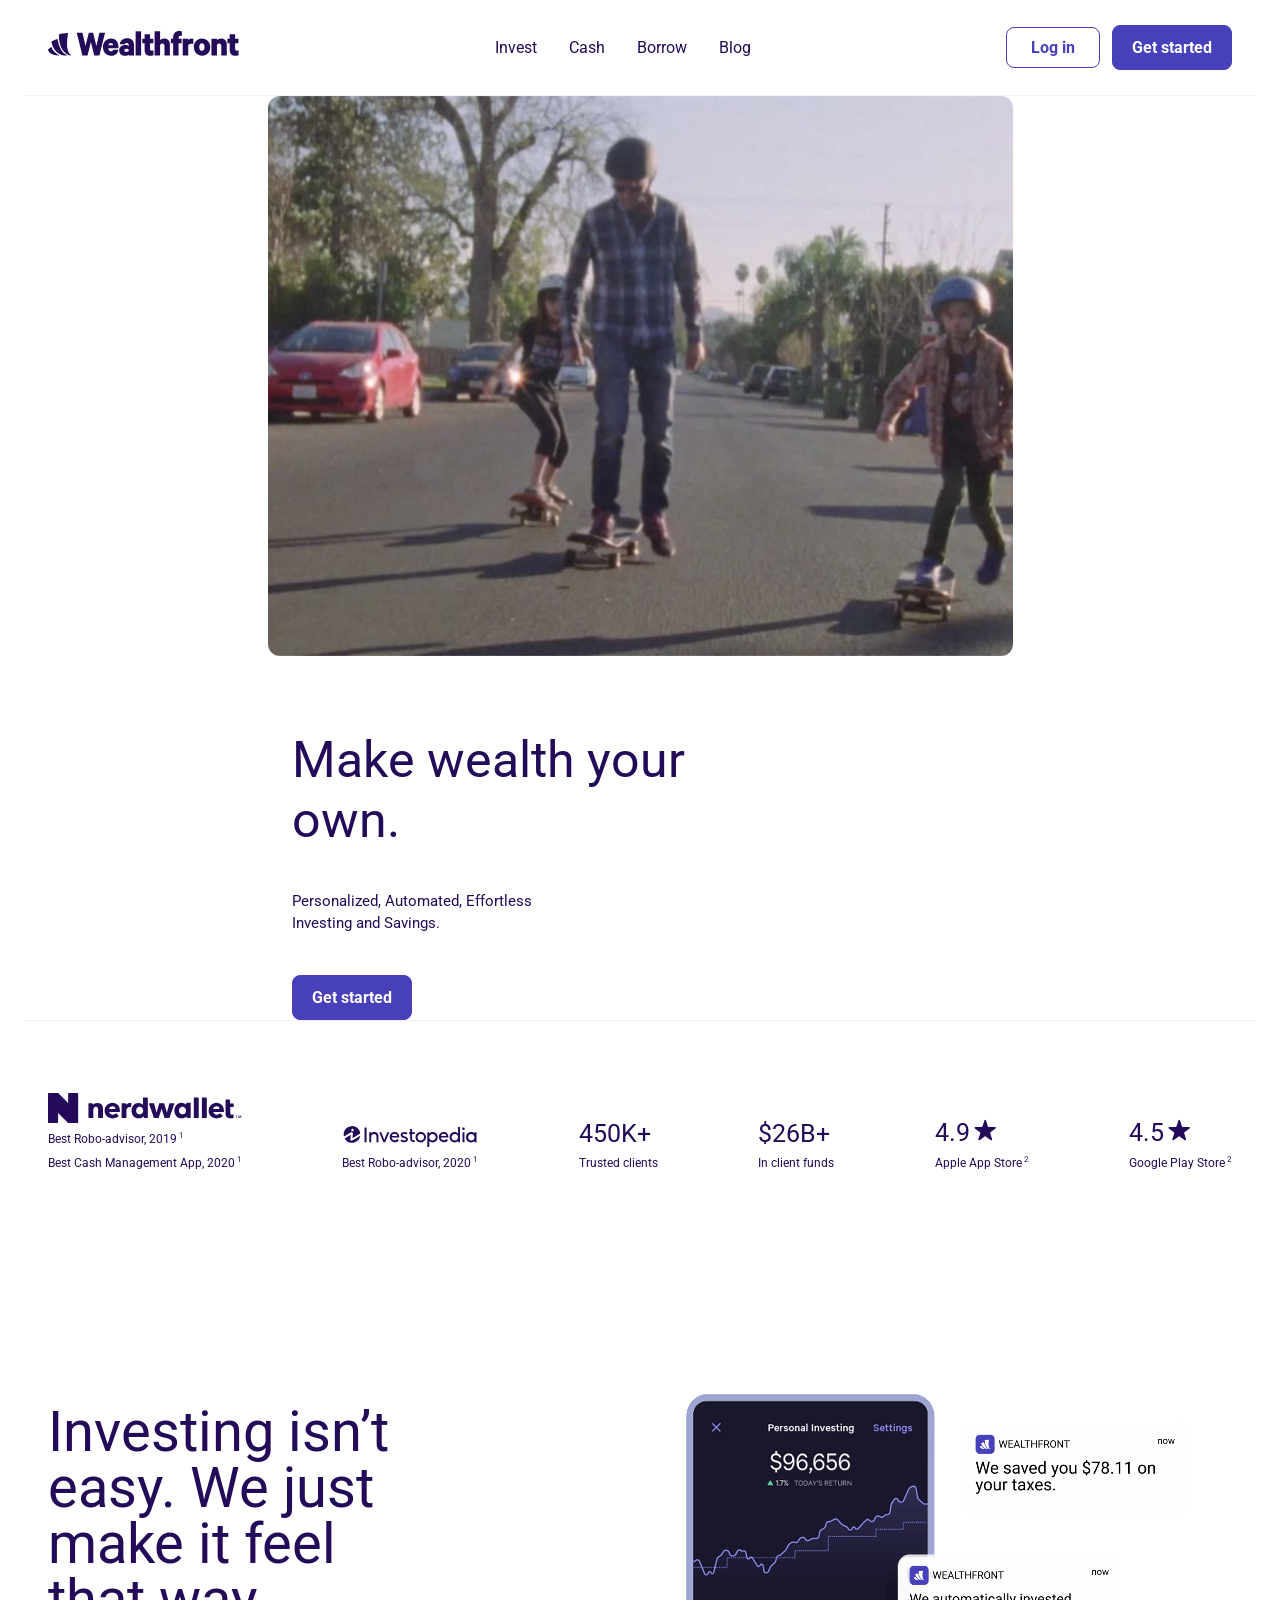
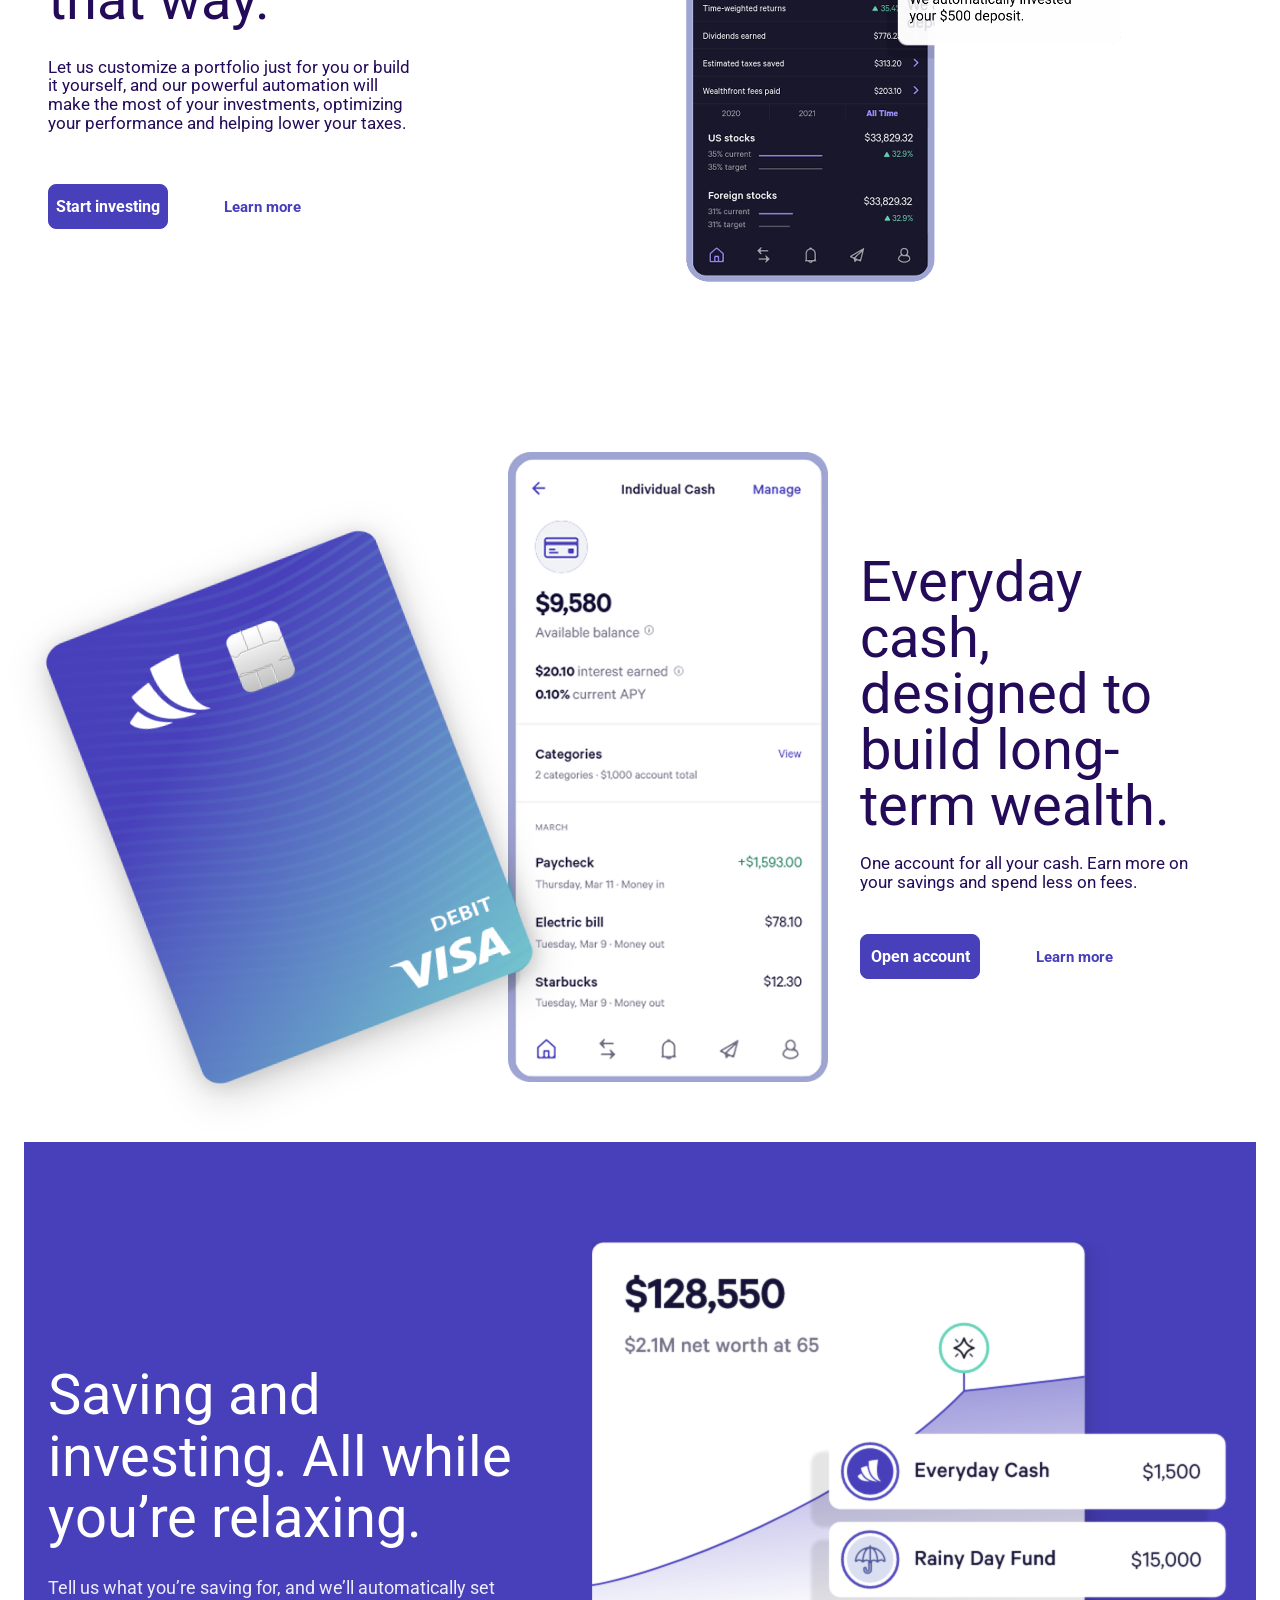
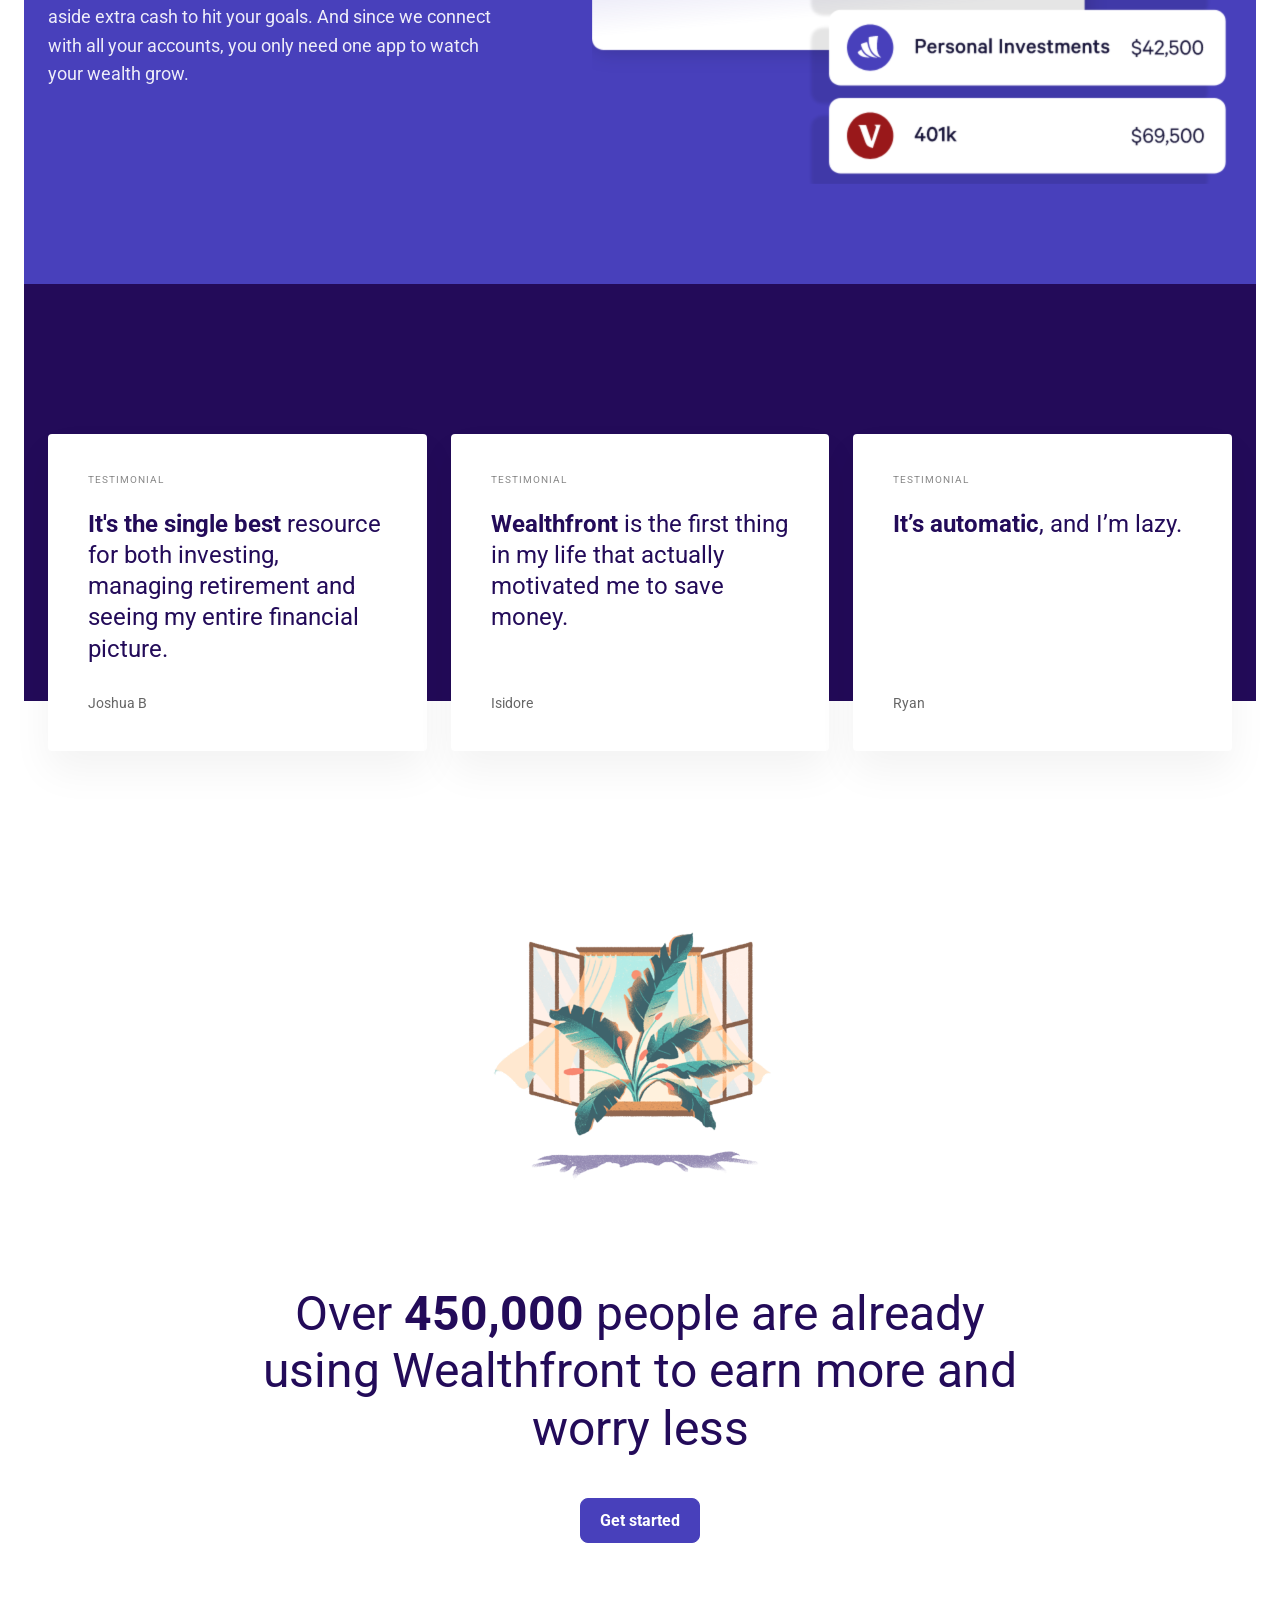
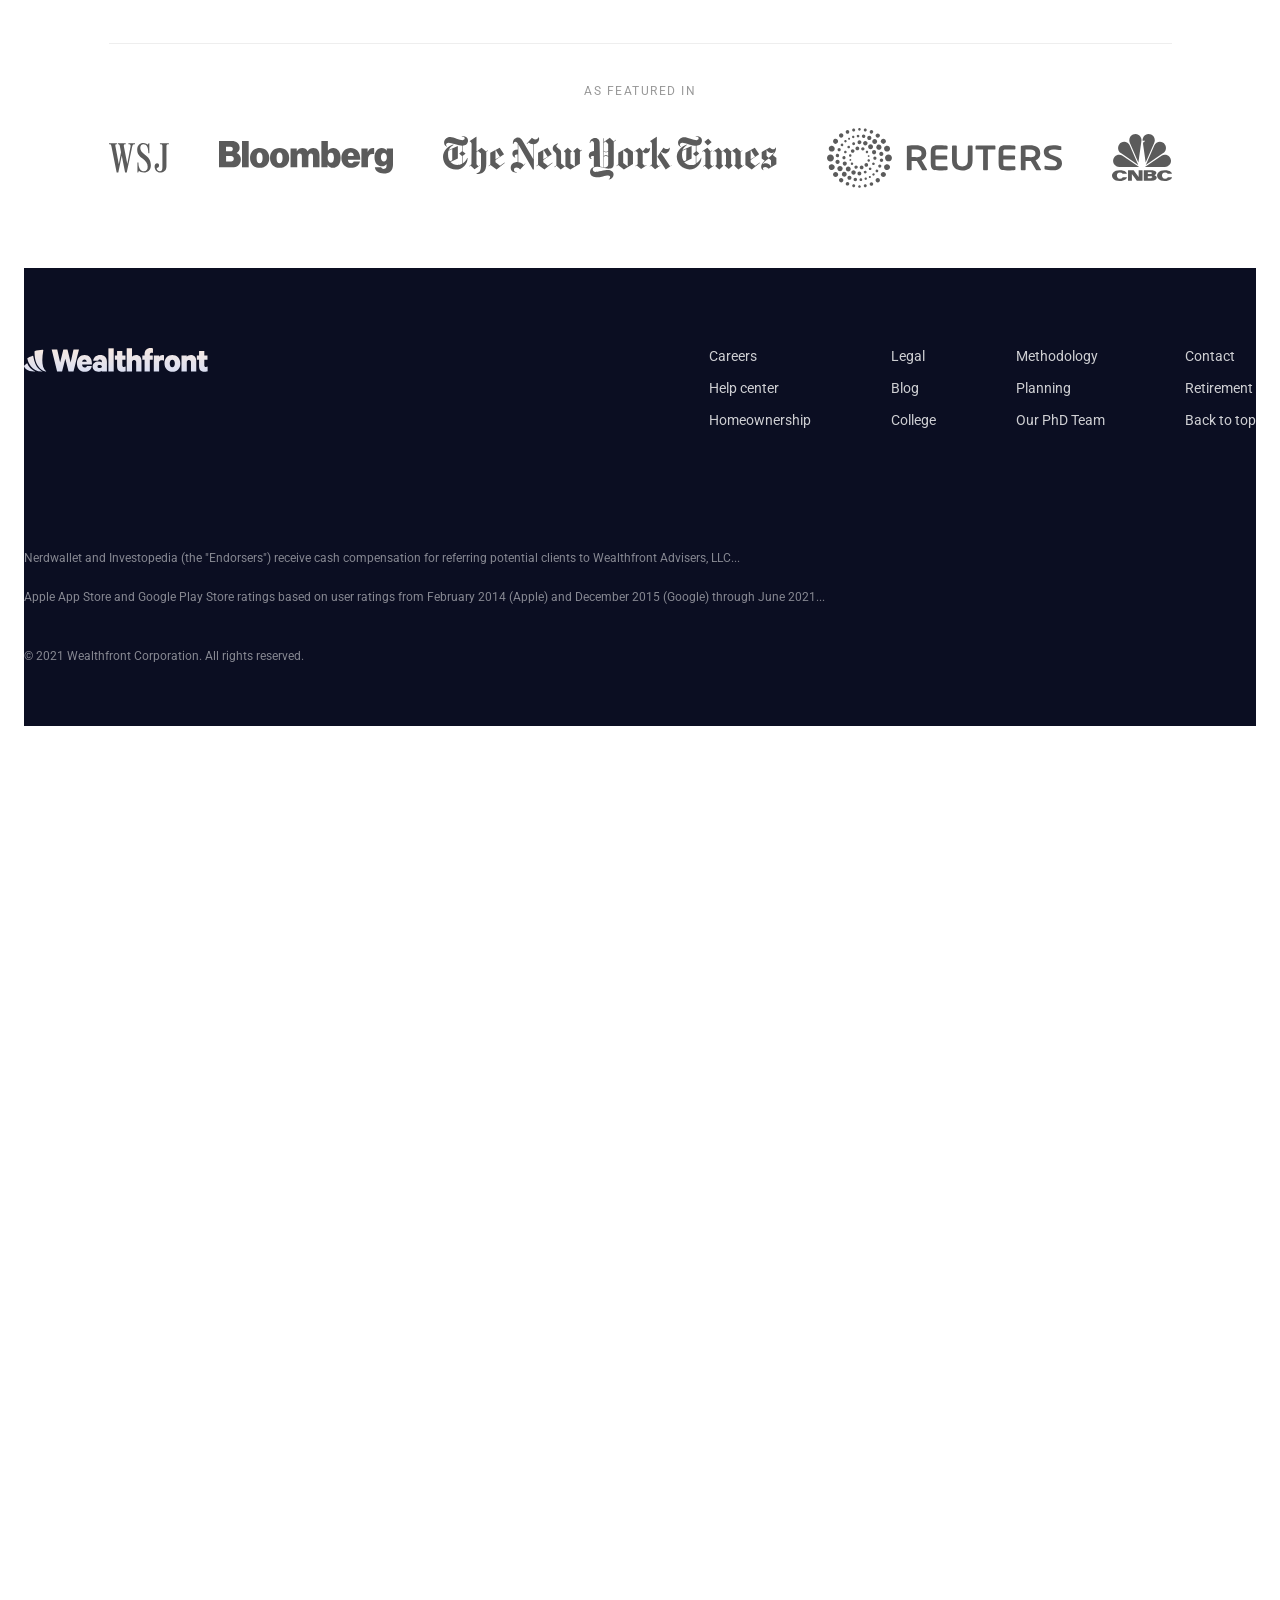
==== commit 4a3fe601: "25.04" ====
--- a/index.html
+++ b/index.html
@@ -35,11 +35,12 @@
           </div>
           <div class="hero-content">
             <div class="hero-content-inner">
-              <div class="content-title">Make wealth your own.</div>
+              <div class="content-title">
+                <h1>Make wealth your own.</h1>
+              </div>
               <div class="content-text">
                 Personalized, Automated, Effortless Investing and Savings.
               </div>
-
               <button class="btn-nav btn-get-started">Get started</button>
             </div>
           </div>
@@ -230,7 +231,7 @@
                 <img src="img/bloomberg.svg" alt="Bloomberg" />
                 <img src="img/nyt2.svg" alt="The New York Times" />
                 <img src="img/reuters.svg" alt="Reuters" />
-                <img src="img/cnbc.svg" alt="CNBS" />
+                <img src="img/cnbc.svg" alt="CNBC" />
               </div>
             </div>
           </div>
@@ -239,60 +240,66 @@
     </main>
 
     <footer class="footer">
-      <div class="container">
+      <!-- <div class="container"> -->
         <div class="footer-inner">
-        <div class="footer-top">
-          <div class="footer-brand">
-            <img
-              src="img/logo-white.svg"
-              alt="Wealthfront"
-              class="footer-logo"
-            />
-          </div>
-
-          <nav class="footer-nav">
-            <div class="footer-column">
-              <a href="#">Careers</a>
-              <a href="#">Help center</a>
-              <a href="#">Homeownership</a>
-            </div>
-            <div class="footer-column">
-              <a href="#">Legal</a>
-              <a href="#">Blog</a>
-              <a href="#">College</a>
-            </div>
-            <div class="footer-column">
-              <a href="#">Methodology</a>
-              <a href="#">Planning</a>
-              <a href="#">Our PhD Team</a>
-            </div>
-            <div class="footer-column">
-              <a href="#">Contact</a>
-              <a href="#">Retirement</a>
-              <a href="#" class="back-to-top">Back to top</a>
-            </div>
-          </nav>
-        </div>
-
-        <hr class="footer-divider" />
-
-        <div class="footer-bottom">
-          <p>
-            Nerdwallet and Investopedia (the "Endorsers") receive cash
-            compensation for referring potential clients to Wealthfront
-            Advisers, LLC...
-          </p>
-          <p>
-            Apple App Store and Google Play Store ratings based on user ratings
-            from February 2014 (Apple) and December 2015 (Google) through June
-            2021...
-          </p>
-          <p class="copyright">
-            © 2021 Wealthfront Corporation. All rights reserved.
-          </p>
-        </div>
-        </div>
-      </div>
+          <div class="footer-top">
+            <div class="footer-brand">
+              <img
+                src="img/logo-white.svg"
+                alt="Wealthfront"
+                class="footer-logo"
+              />
+            </div>
+
+            <nav class="footer-nav">
+              <div class="footer-column">
+                <a href="#">Careers</a>
+                <a href="#">Help center</a>
+                <a href="#">Homeownership</a>
+              </div>
+              <div class="footer-column">
+                <a href="#">Legal</a>
+                <a href="#">Blog</a>
+                <a href="#">College</a>
+              </div>
+              <div class="footer-column">
+                <a href="#">Methodology</a>
+                <a href="#">Planning</a>
+                <a href="#">Our PhD Team</a>
+              </div>
+              <div class="footer-column">
+                <a href="#">Contact</a>
+                <a href="#">Retirement</a>
+                <a href="#" class="back-to-top">Back to top</a>
+              </div>
+            </nav>
+          </div>
+
+          <hr class="footer-divider" />
+
+          <div class="footer-bottom">
+            <p>
+              Nerdwallet and Investopedia (the "Endorsers") receive cash
+              compensation for referring potential clients to Wealthfront
+              Advisers, LLC...
+            </p>
+            <p>
+              Apple App Store and Google Play Store ratings based on user
+              ratings from February 2014 (Apple) and December 2015 (Google)
+              through June 2021...
+            </p>
+            <p class="copyright">
+              © 2021 Wealthfront Corporation. All rights reserved.
+            </p>
+          </div>
+        </div>
+      <!-- </div> -->
     </footer>
   </body>
 </html>
+
+<div class="container">
+  <div class="hero-container"></div>
+</div>
+
+<div class="container hero-container"></div>
--- a/css/main.css
+++ b/css/main.css
@@ -22,7 +22,7 @@
 @font-face {
     font-family: "Roboto";
     src: url("../fonts/Roboto-Regular.woff2") format("woff2");
-    font-weight: Regular;
+    font-weight: 400;
     font-style: normal;
     font-display: swap;
 }
@@ -36,7 +36,10 @@
 }
 
 body {
-    margin: 0;
+    max-width: var(--max-width);
+    width: 100%;
+    margin: 0 auto;
+    padding: 0 24px;
     font-family: "Roboto", -apple-system, sans-serif;
     color: var(--color-primary-dark);
     -webkit-font-smoothing: antialiased;
@@ -47,10 +50,10 @@
     width: 100%;
     max-width: 1312px; /* Тот самый размер из твоего макета */
     margin: 0 auto;    /* Центрирование */
-    padding: 0 24px;   /* Безопасные отступы для мобильных */
-    display: flex;
+    padding: 0 24px;    /*Безопасные отступы для мобильных*/  */
+    /*display: flex;
     justify-content: center;
-    align-items: center
+    align-items: center*/
 }
 
 .header {
@@ -66,9 +69,8 @@
 .nav-container {
    display: flex;
    justify-content: space-between;
-    align-items: center;
-}
-
+   align-items: center;
+}
 
 /* Стили для списка ссылок */
 .nav-menu {
@@ -171,8 +173,8 @@
     display: flex;
     justify-content: space-between;
     align-items: center; /* Центрирование по вертикали */
-    width: 100%;
-    max-width: 1312px; /* Тот самый размер из макета */
+    /*width: 100%;
+    max-width: 1312px;  Тот самый размер из макета */
     min-height: 560px;
     margin: 0 auto;
     background-color: var(--color-white);
@@ -209,7 +211,7 @@
     max-width: 480px; /* Оптимальная ширина для чтения, вместо жестких 352px */
 }
 
-.content-title {
+.content-title h1 {
   font-size: 50px;
   font-weight: 400;
   line-height: 1.2;
@@ -239,9 +241,6 @@
         padding-top: 32px; /* Отступ сверху */
     }
 }
-
-
-
 
 
 .trust-bar {
@@ -569,7 +568,7 @@
 }
 
 .testimonial-text strong {
-    font-weight: 700;
+    font-weight: 600;
 }
 
 .testimonial-author {
@@ -625,11 +624,11 @@
     color: var(--color-primary-dark);
     max-width: 800px; /* Чтобы заголовок не растягивался в одну длинную строку */
     margin: 0 auto 40px;
-    font-weight: 500;
+    font-weight: 400;
 }
 
 .cta-content h2 strong {
-    font-weight: 600px;
+    font-weight: 600;
 }
 
 /* Логотипы прессы */
@@ -657,7 +656,7 @@
 }
 
 .press-logos img {
-    height: 24px;  /*Выравниваем все логотипы по одной высоте*/ 
+    /* height: 24px;  Выравниваем все логотипы по одной высоте  */
     filter: grayscale(100%); 
     opacity: 0.7;
     transition: opacity 0.3s ease;
@@ -666,9 +665,6 @@
 .press-logos img:hover {
     opacity: 1;
 }
-
-
-
 
 /* Подвал */
 
@@ -676,6 +672,13 @@
     background-color: #0b0e22; /* Очень темный синий из макета */
     color: #ffffff;
     padding: 80px 0 40px;
+}
+
+.footer-inner {
+    max-width: 1344px;
+    margin: 0 auto;
+    display: flex;
+    flex-direction: column;
 }
 
 .footer-top {
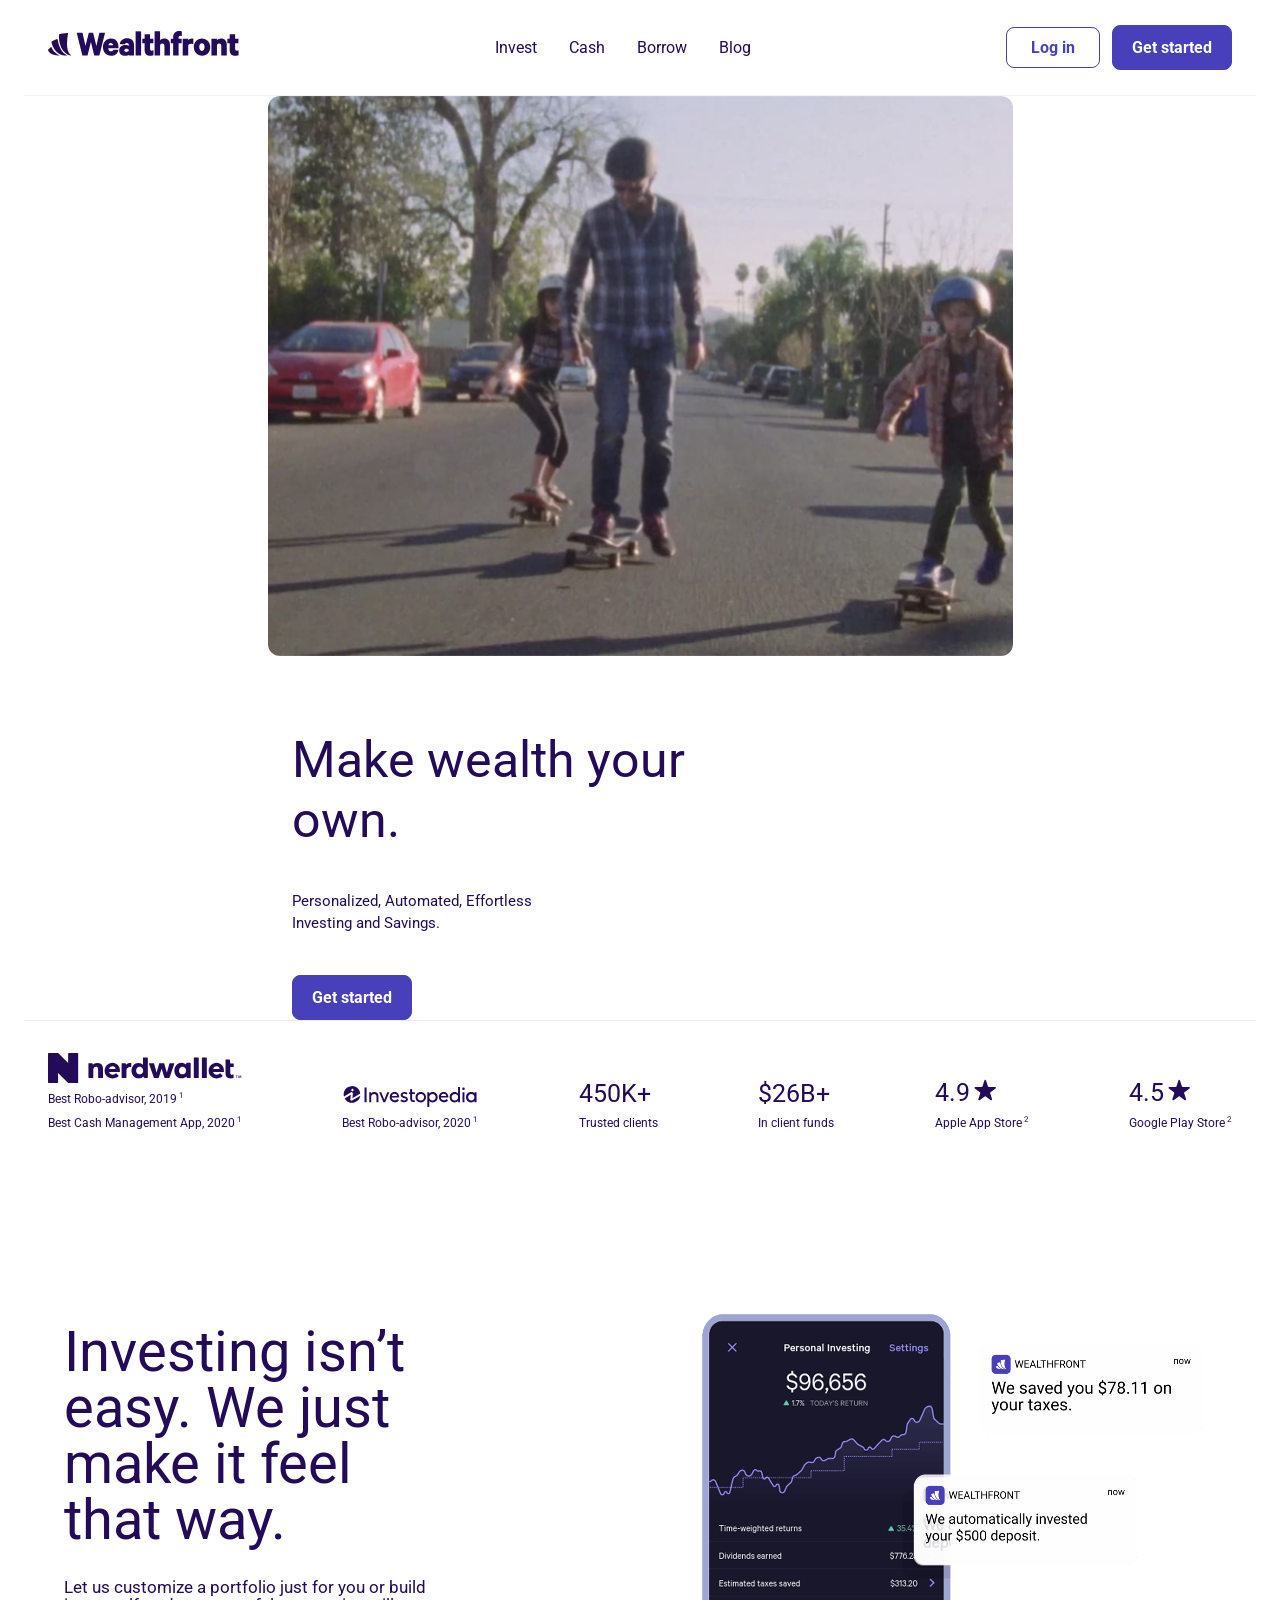
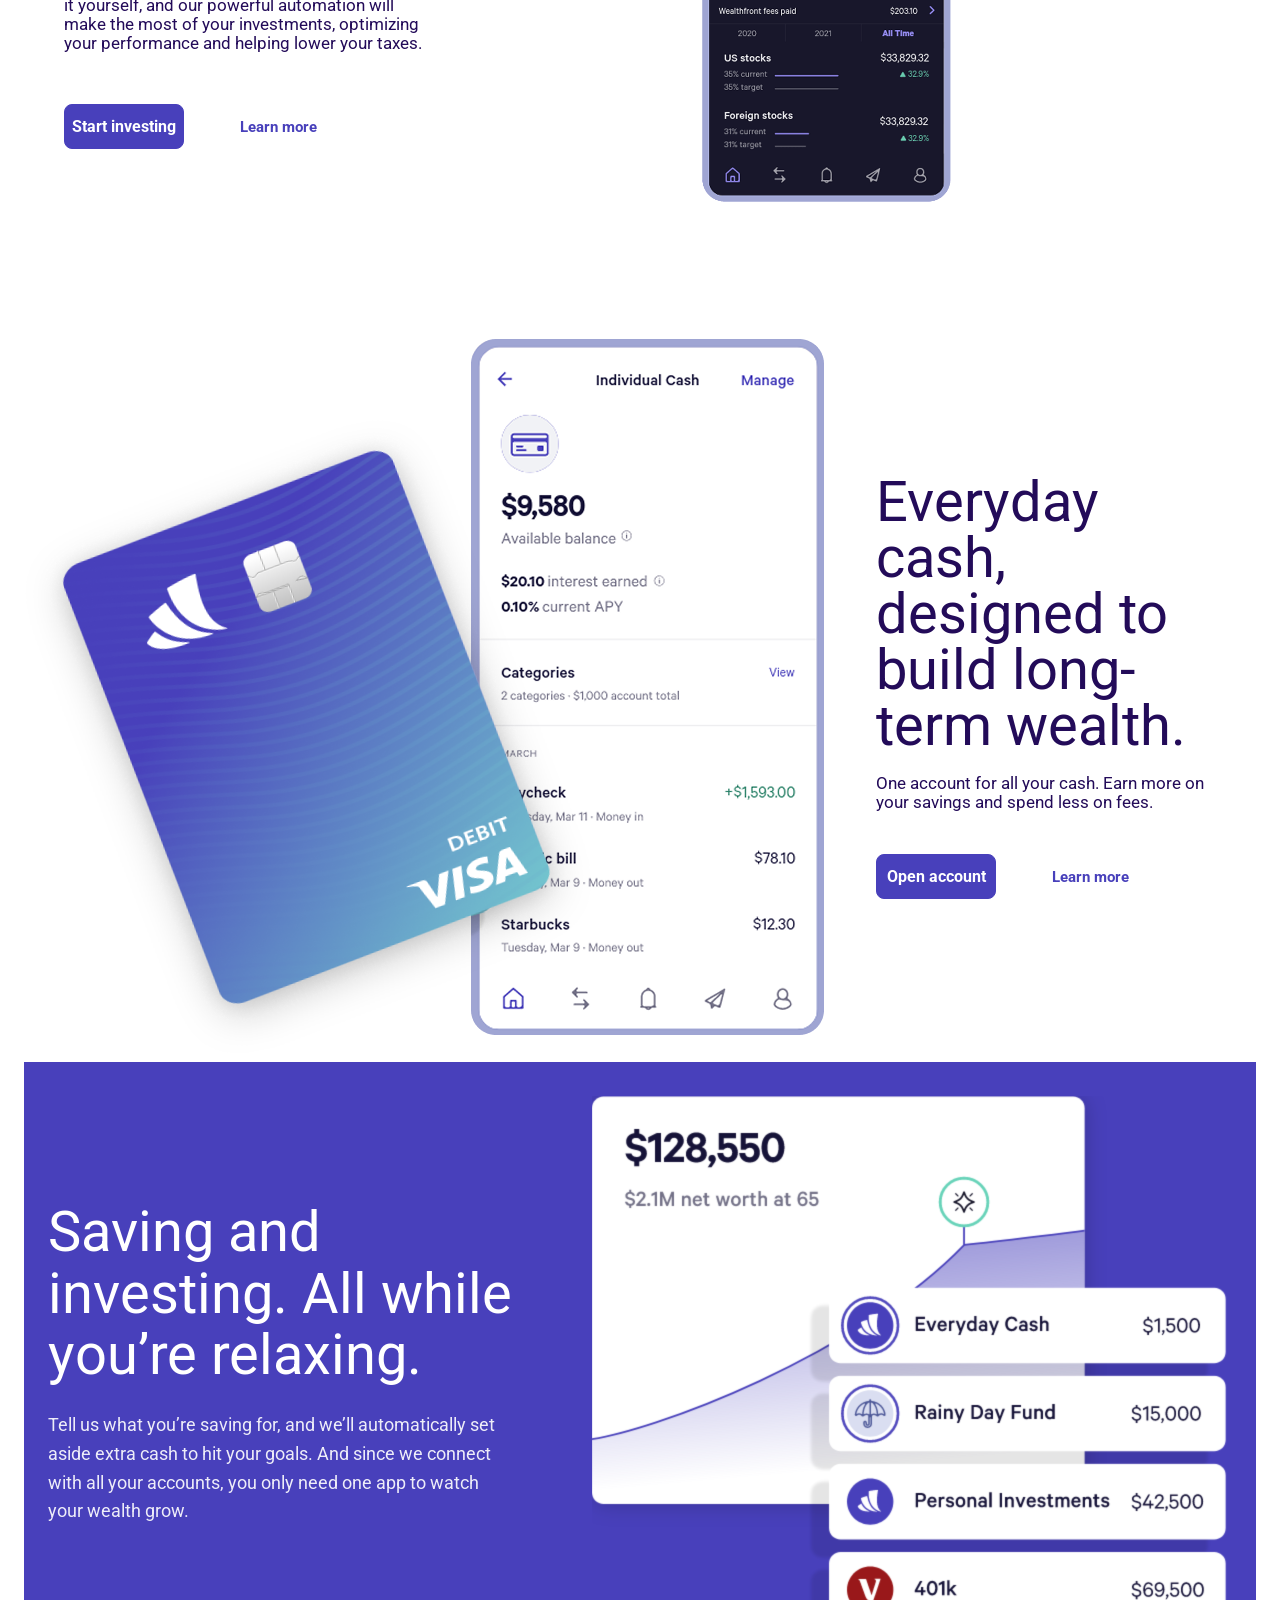
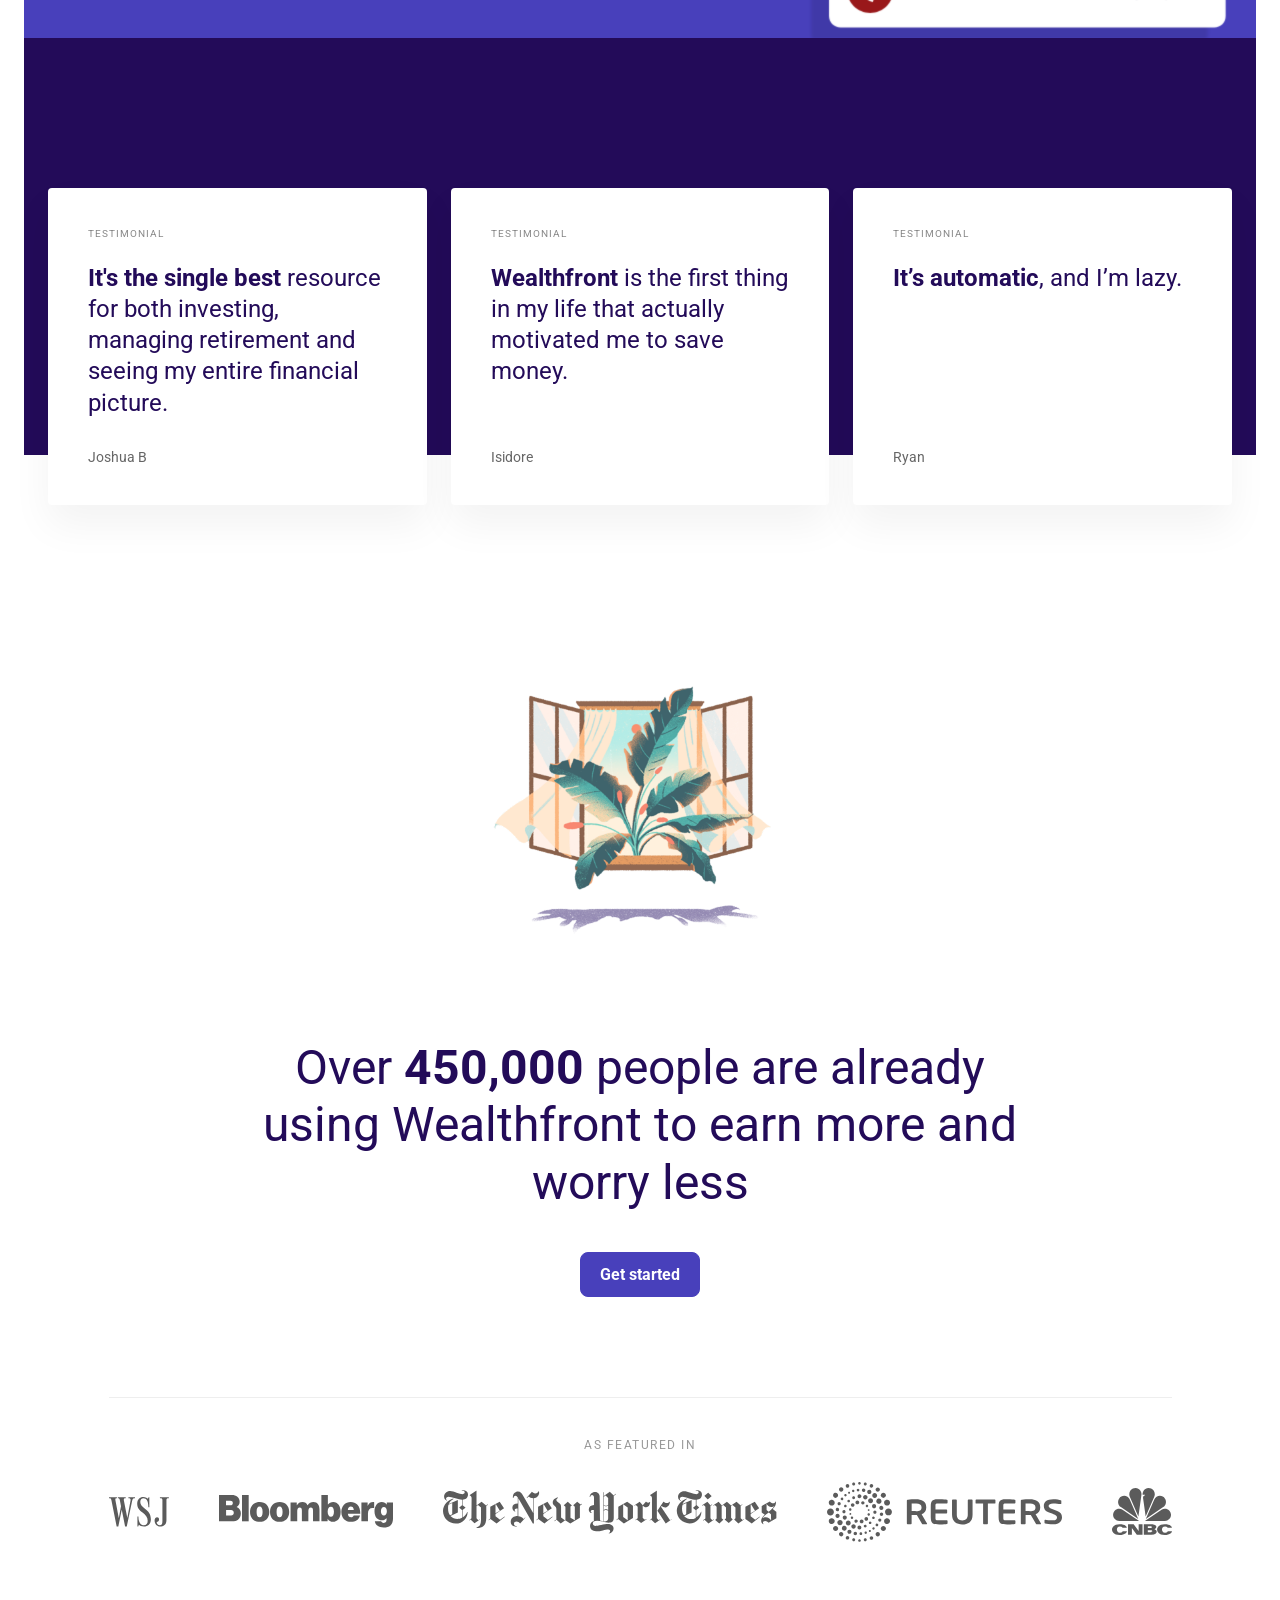
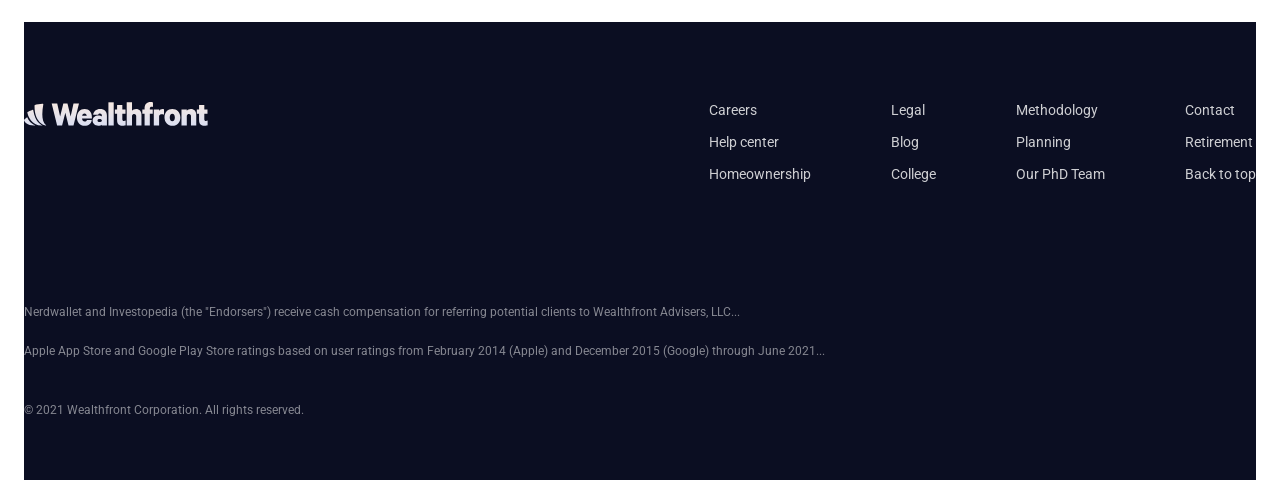
==== commit 5b3f4817: "0000" ====
--- a/index.html
+++ b/index.html
@@ -48,8 +48,7 @@
       </section>
 
       <section class="trust-bar">
-        <div class="container">
-          <div class="trust-wrapper">
+        <div class="container trust-wrapper">
             <div class="trust-item">
               <img
                 class="logo"
@@ -98,8 +97,7 @@
       </section>
 
       <section class="features-section">
-        <div class="container">
-          <div class="feature-container">
+        <div class="container feature-container">
             <div class="feature-row">
               <div class="feature-text">
                 <h2>Investing isn’t easy. We just make it feel that way.</h2>
@@ -125,9 +123,7 @@
               </div>
             </div>
           </div>
-        </div>
-        <div class="container">
-          <div class="feature-container">
+      <div class="container feature-container">
             <div class="feature-row reverse">
               <div class="feature-text">
                 <h2>Everyday cash, designed to build long-term wealth.</h2>
@@ -136,8 +132,8 @@
                   spend less on fees.
                 </p>
                 <div class="feature-buttons">
-                  <button class="btn-nav btn-get-started">Open account</button>
-                  <a href="#" class="link-more">Learn more</a>
+                  <button class="btn-nav btn-get-started">Open account</button> 
+                  <span><a href="#" class="link-more">Learn more</a></span>
                 </div>
               </div>
               <div class="feature-visual">
@@ -154,12 +150,9 @@
               </div>
             </div>
           </div>
-        </div>
-      </section>
-
+      </section>
       <section class="relax-section">
-        <div class="container">
-          <div class="relax-wrapper">
+        <div class="container relax-wrapper">
             <div class="relax-content">
               <h2>Saving and investing. All while you’re relaxing.</h2>
               <p>
@@ -173,7 +166,6 @@
               <img src="img/relax-img.png" alt="Relax" />
             </div>
           </div>
-        </div>
       </section>
 
       <section class="testimonials-section">
@@ -298,8 +290,3 @@
   </body>
 </html>
 
-<div class="container">
-  <div class="hero-container"></div>
-</div>
-
-<div class="container hero-container"></div>
--- a/css/main.css
+++ b/css/main.css
@@ -50,7 +50,7 @@
     width: 100%;
     max-width: 1312px; /* Тот самый размер из твоего макета */
     margin: 0 auto;    /* Центрирование */
-    padding: 0 24px;    /*Безопасные отступы для мобильных*/  */
+    padding: 0 24px;    /* Безопасные отступы для мобильных */
     /*display: flex;
     justify-content: center;
     align-items: center*/
@@ -244,20 +244,16 @@
 
 
 .trust-bar {
-  display: flex;
-  justify-content: space-between; /* Распределяем элементы по всей ширине */
-  align-items: flex-start;        /* Выравниваем по верхней линии */
-  padding: 40px 0;
   border-top: 1px solid #eee;    /* Тонкая линия сверху, если нужно */
-  max-width: 100%;              /* Ограничиваем общую ширину */
-  margin: 0 auto;
+  width: 100%;              /* Ограничиваем общую ширину */
 }
 .trust-wrapper {
-    width: 100%;
+    /* width: 100%; */
     display: flex;
     justify-content: space-between; /* Равномерно распределяем элементы */
     align-items: flex-end;
-    padding: 32px 0; /* Отступы сверху и снизу*/ 
+    /*margin: 0 auto;  Центрируем внутри контейнера */
+    padding: 32px 24px; /* Отступы сверху и снизу*/ 
     flex-wrap: wrap;
     min-height: 71px; /* Фиксированная высота для всех элементов, чтобы они были на одной линии */
 }
@@ -266,7 +262,6 @@
   display: flex;
   flex-direction: column;         /* Текст под логотипом/цифрой */
   gap: 8px;                       /* Расстояние между элементами внутри */
-   /*flex: 1;                        Позволяет блокам занимать равное место */
 }
 
 /* Стили для логотипов */
@@ -281,7 +276,7 @@
 .stat-value {
   font-size: 25px;
   font-weight: 400;
-  color: #230B59;
+  /* color: #230B59; */
 }
 
 /* Стили для мелкого текста */
@@ -289,12 +284,10 @@
   font-family: "Roboto";;  
   font-size: 12px;
   font-weight: 400;
-  color: #230B59;
+  /* color: #230B59; */
   line-height: 1.2;
   margin: 0;
 } 
-
-
 
 /* Маленькие цифры сносок */
 sup {
@@ -316,7 +309,6 @@
   /* Секция с фичами (три блока с текстом и картинкой) */
 
 .features-section {
-    
     background-color: var(--color-white);
 }
 
@@ -326,8 +318,7 @@
     width: 100%;
     max-width: 1152px; /* Тот самый размер из макета */
     min-height: 750px;
-    
-    /*padding: 0 24px;   Внутренние отступы для мобильных */
+    padding: 0;   /*Внутренние отступы для мобильных cancel*/
 }
 
 .feature-row {
@@ -337,7 +328,7 @@
     width: 100%;
     max-width: 1152px;
     min-height: 750px;
-    height: 750px;
+    
     
     /*padding: 0 24px;  Внутренние отступы для мобильных */
 }
@@ -352,7 +343,7 @@
     justify-content: space-between;
     width: 100%;
     max-width: 363px;
-    height: 425px;
+    min-height: 425px;
 }
 .feature-text h2 {
     font-size: 56px;
@@ -370,17 +361,14 @@
     color: var(--color-primary-dark);
 }
 .feature-row .feature-visual {
-    
     width: 100%; 
     max-width: 790px;
-    height: 750px; 
+    min-height: 750px;
     position: relative; /* КРИТИЧНО: Теперь .card-img будет позиционироваться внутри этого блока */
     display: flex;
     align-items: center; /* Центрируем содержимое по вертикали */
     justify-content: flex-end; /* Прижимаем телефон к правому краю */
 }
-
-
 
 .link-more {
     color: var(--color-accent);
@@ -390,23 +378,19 @@
     margin-left: 52px;
 }
 
-.feature-row.reverse 
-{
+.feature-row.reverse {
     flex-direction: row-reverse;
-   
-}
+}
+
 .feature-row.reverse .feature-visual {
-    max-width: 780px;   /* Новая ширина */
-    height: 700px;      /* Новая высота */
+    max-width: 760px;   /* Новая ширина */
+    min-height: 700px;      /* Новая высота */
     justify-content: flex-start; /* Выравниваем содержимое по левому краю в реверсивном блоке */
 }
 .feature-row.reverse .feature-text {
-    /*align-items: flex-end;  Выравниваем текст по правому краю в реверсивном блоке */
-    max-width: 340px; /* Немного уменьшаем ширину текстового блока, чтобы он не был слишком широким */
-    
-}
-
-
+    align-items: flex-start;  /*Выравниваем текст по правому краю в реверсивном блоке*/
+    max-width: 340px; /* Немного уменьшаем ширину текстового блока, чтобы он не был слишком широким */    
+}
 
 .phone-img {
   display: block;
@@ -421,7 +405,7 @@
 .card-img {
   position: absolute; /* Позволяет накладывать изображение */
   top: 56%;           /* Центрируем по вертикали */
-  left: 31%;         /* Центрируем по горизонтали */
+  left: 32%;         /* Центрируем по горизонтали */
   width: auto;
   transform: translate(-50%, -50%) rotate(-11deg);
   filter: drop-shadow(0 10px 20px rgba(0,0,0,0.2));
@@ -432,13 +416,14 @@
 .relax-section {
     background-color: var(--color-accent); /* Твой rgba(72, 64, 187, 1) */
     color: var(--color-white);
-    padding: 100px 0;
+    min-height: 576px;
     overflow: hidden; /* Чтобы вылетающие элементы не создавали прокрутку */
 }
 
 .relax-wrapper {
     display: flex;
     align-items: center;
+    min-height: 576px;
     gap: 80px;
 }
 
@@ -467,6 +452,8 @@
     position: relative;
     display: flex;
     justify-content: flex-end;
+    align-self: flex-end;
+    align-items: flex-end; /* Добавьте это для прижимания к низу */
 }
 
 /* Планшетная и мобильная версия */
@@ -568,7 +555,7 @@
 }
 
 .testimonial-text strong {
-    font-weight: 600;
+    font-weight: 700;
 }
 
 .testimonial-author {
@@ -628,7 +615,7 @@
 }
 
 .cta-content h2 strong {
-    font-weight: 600;
+    font-weight: 700;
 }
 
 /* Логотипы прессы */
@@ -734,4 +721,4 @@
 .copyright {
     margin-top: 40px;
     font-size: 12px;
-}+}
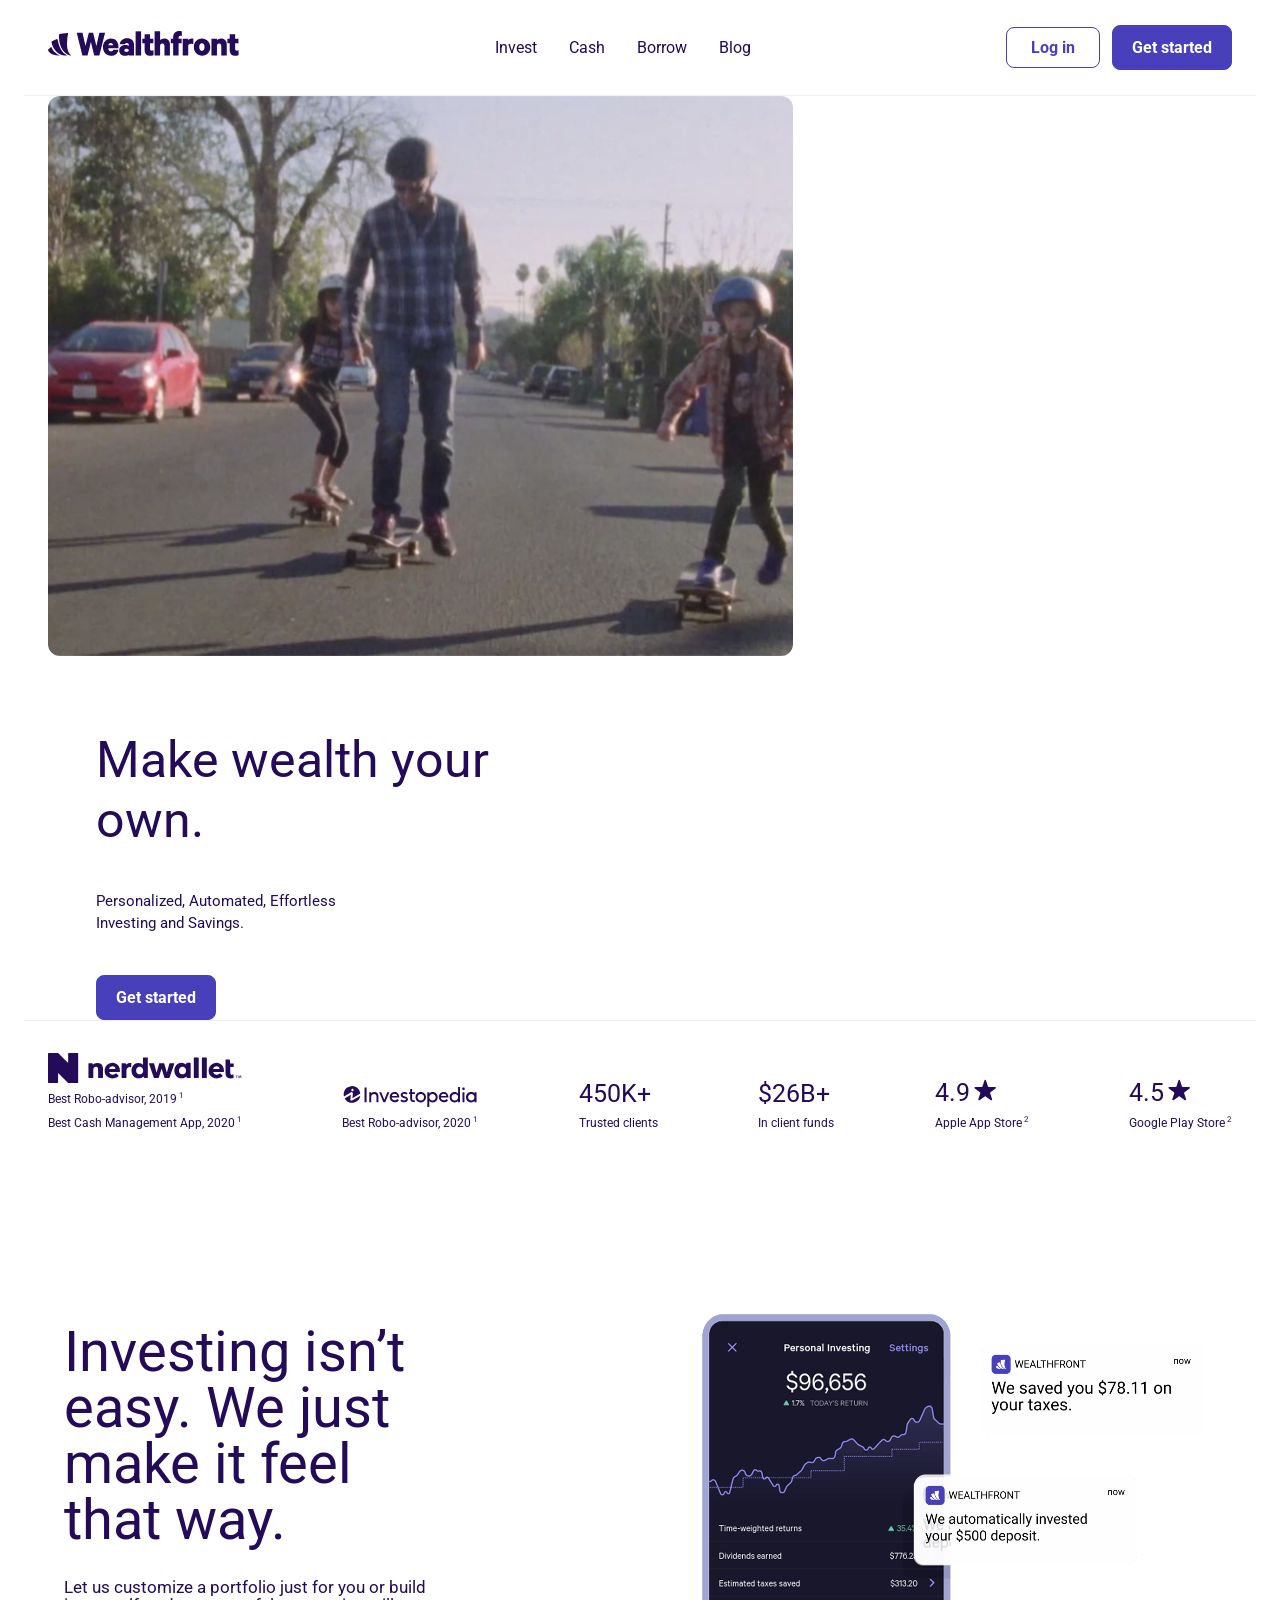
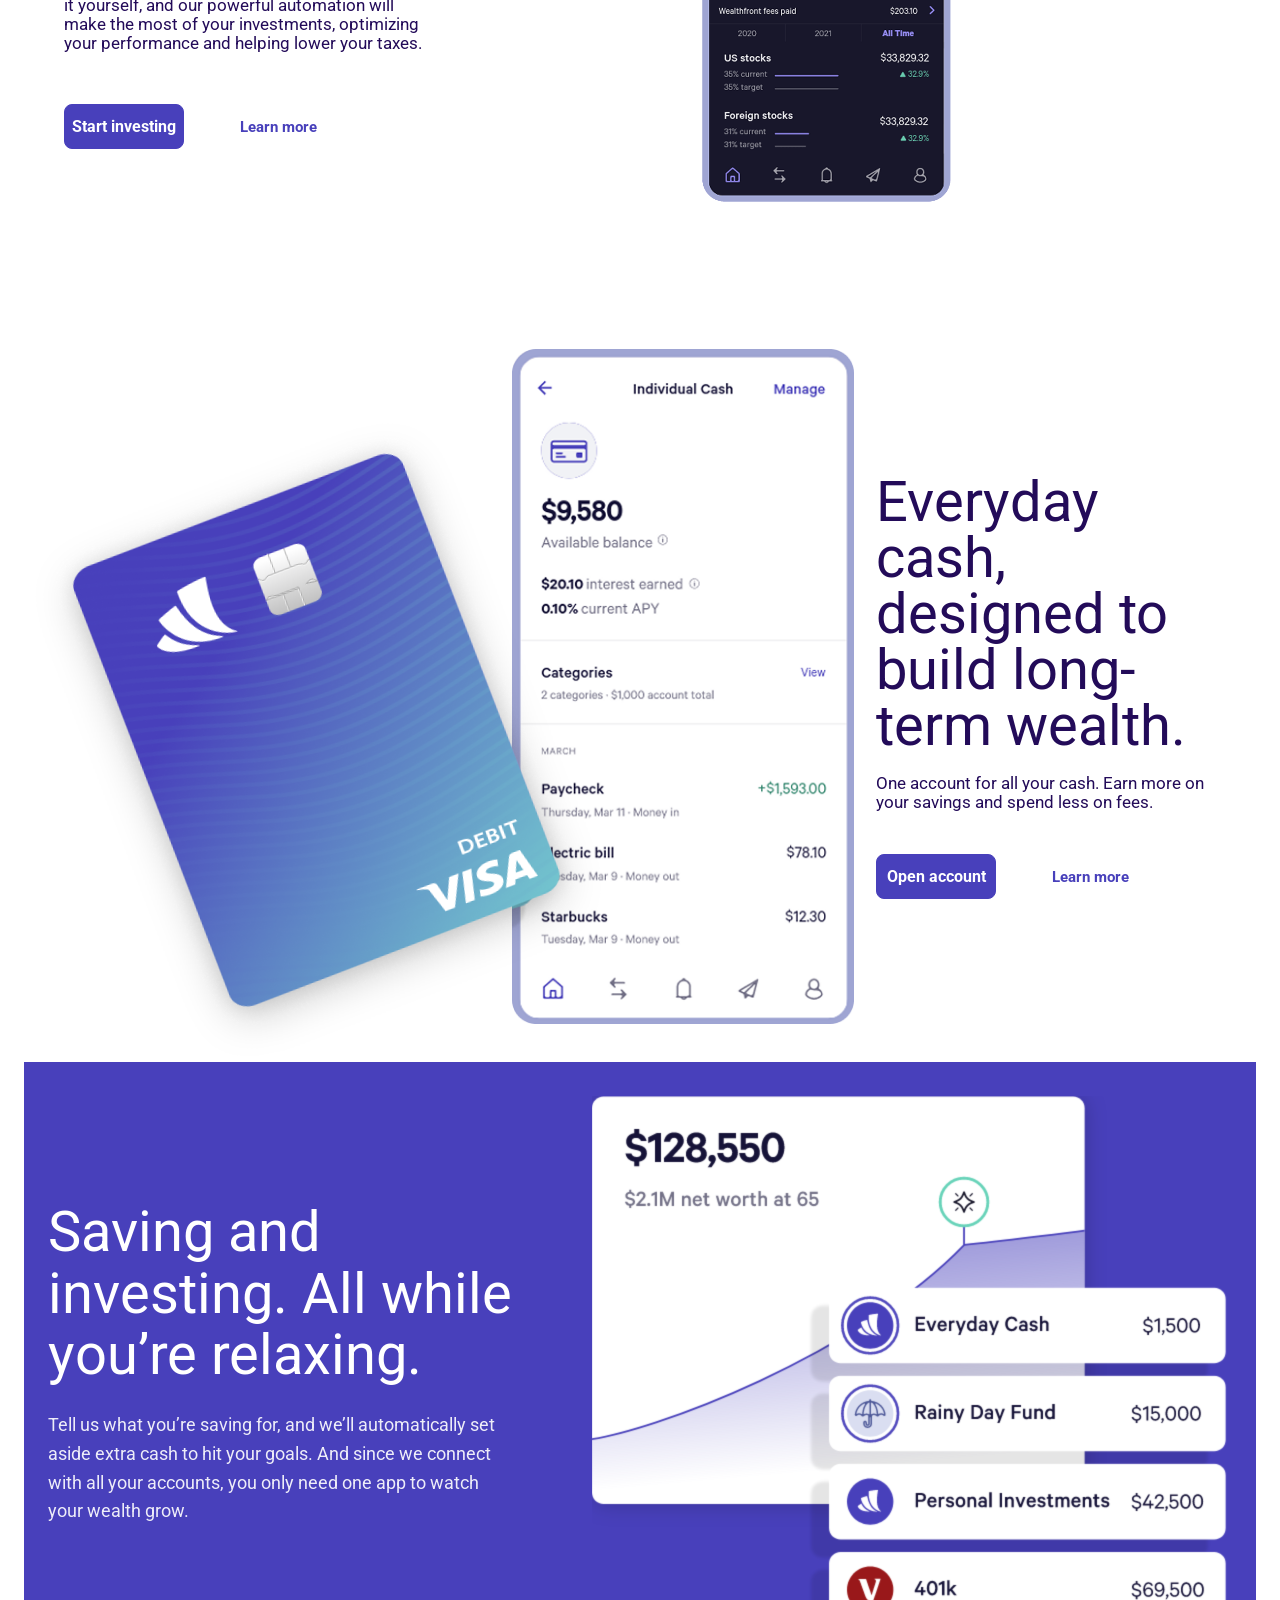
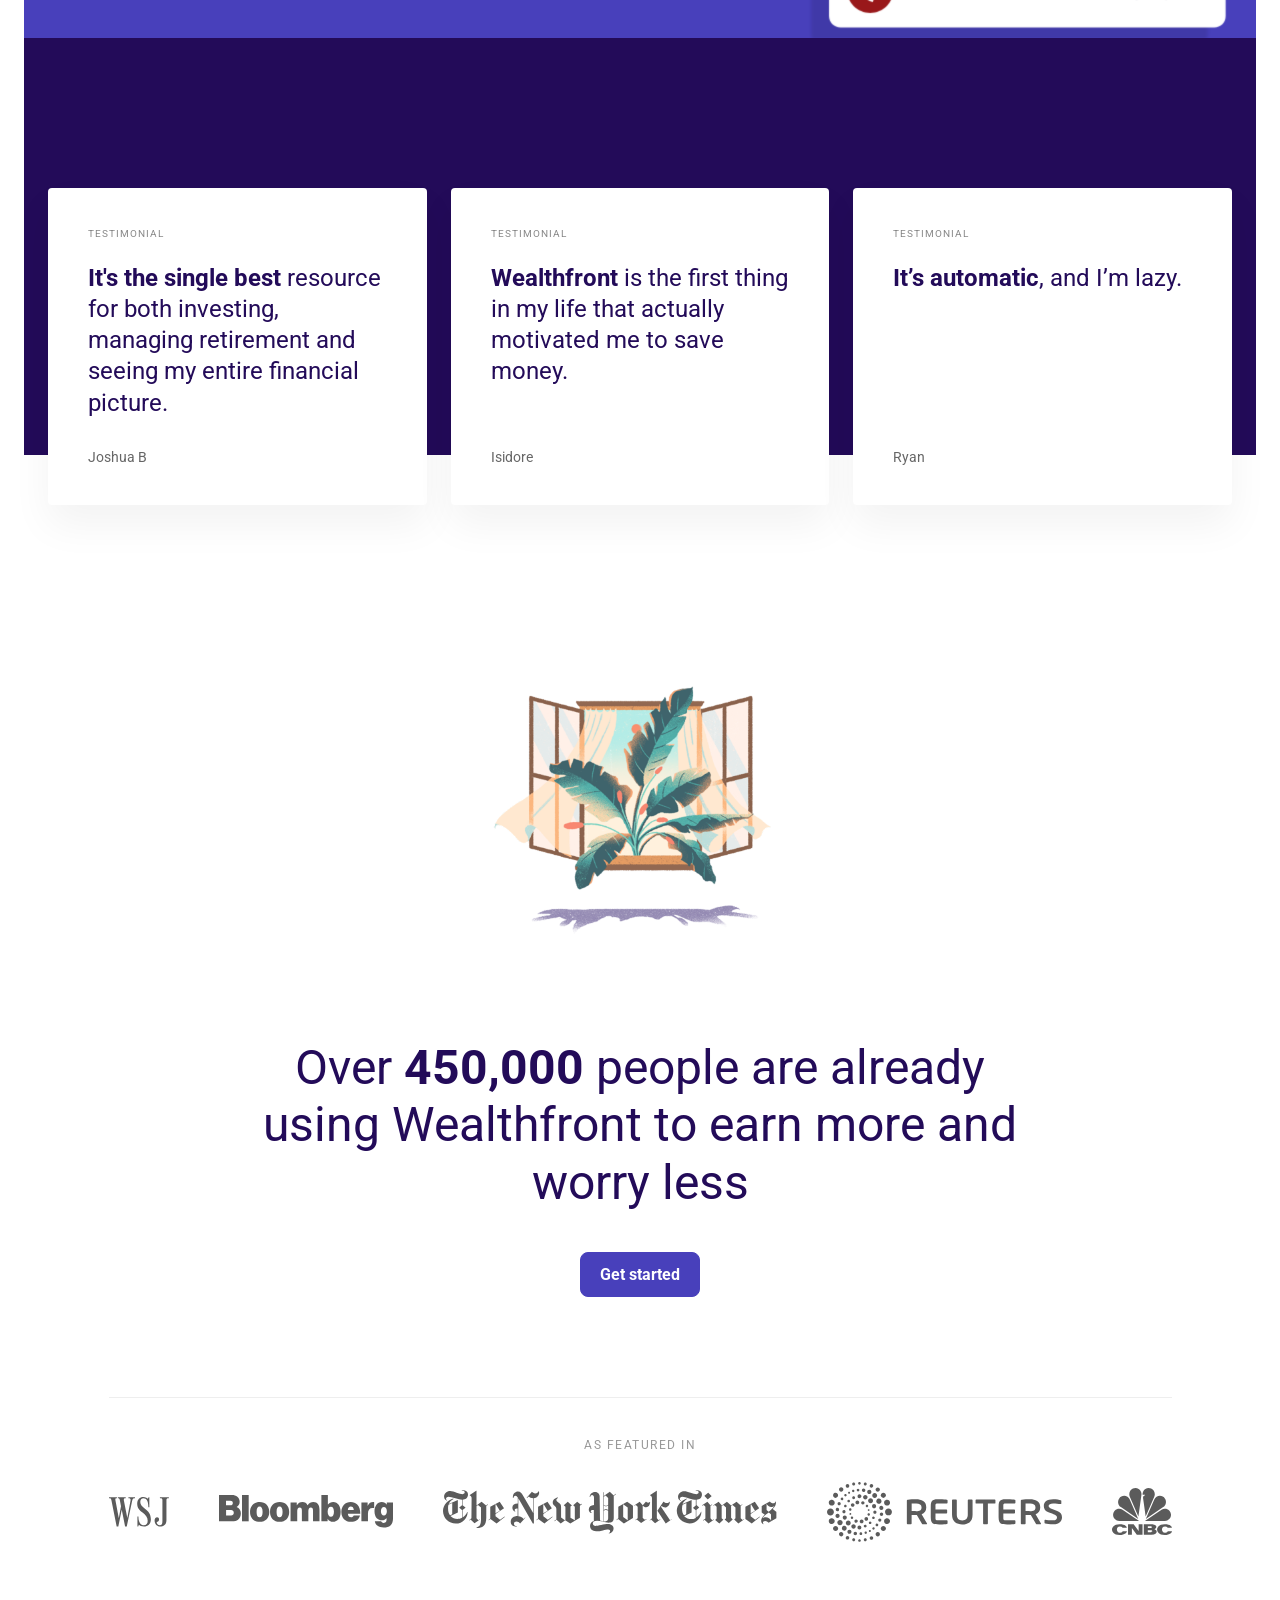
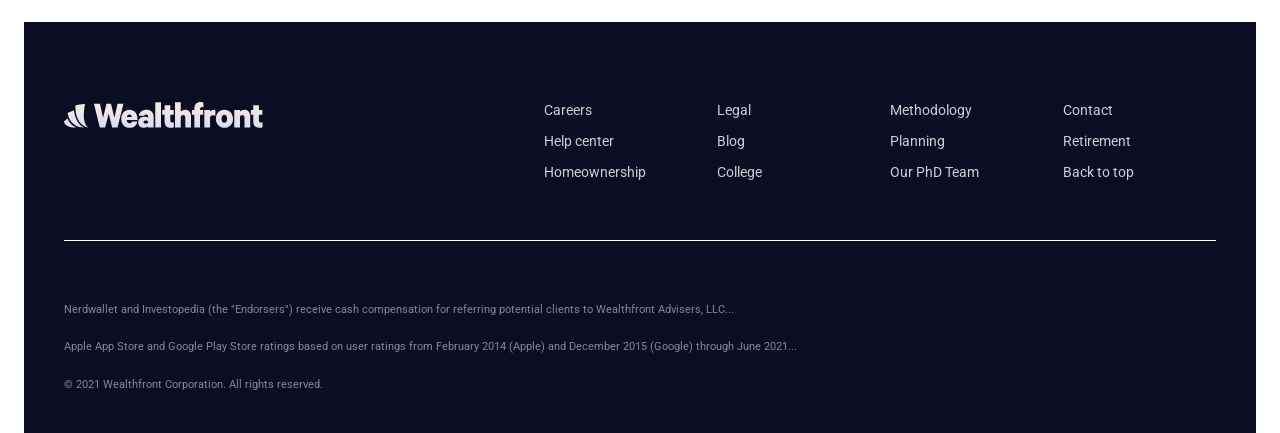
==== commit bd243027: "grid" ====
--- a/index.html
+++ b/index.html
@@ -7,6 +7,7 @@
     <title>Wealthfront</title>
   </head>
   <body>
+    <div class="grid-container">
     <header class="header">
       <nav class="container nav-container">
         <div class="nav-logo">
@@ -287,6 +288,7 @@
         </div>
       <!-- </div> -->
     </footer>
+    </div>
   </body>
 </html>
 
--- a/css/main.css
+++ b/css/main.css
@@ -46,34 +46,37 @@
     text-rendering: optimizeLegibility;
 }
 
+.grid-container {
+    display: grid;
+    grid-template-rows: auto;
+    gap: 0; /* Убираем отступы между секциями, если они есть */
+}
+
 .container {
     width: 100%;
-    max-width: 1312px; /* Тот самый размер из твоего макета */
-    margin: 0 auto;    /* Центрирование */
-    padding: 0 24px;    /* Безопасные отступы для мобильных */
-    /*display: flex;
-    justify-content: center;
-    align-items: center*/
+    max-width: 1312px;
+    margin: 0 auto;
+    padding: 0 24px;
 }
 
 .header {
     width: 100%;
     height: var(--header-height);
     background-color: var(--color-white);
-    display: flex;
-    justify-content: center; /* Центрируем внутренний контейнер */
-    align-items: center;
+    display: grid;
+    align-content: center;
     border-bottom: 1px solid var(--color-border-light);
 }
 
 .nav-container {
-   display: flex;
-   justify-content: space-between;
+   display: grid;
+   grid-template-columns: auto 1fr auto;
    align-items: center;
 }
 
 /* Стили для списка ссылок */
 .nav-menu {
+    justify-self: center;
     display: flex;
     list-style: none; /* Убираем маркеры (точки) */
     margin: 0;
@@ -170,11 +173,9 @@
 }
 
 .hero-container {
-    display: flex;
-    justify-content: space-between;
-    align-items: center; /* Центрирование по вертикали */
-    /*width: 100%;
-    max-width: 1312px;  Тот самый размер из макета */
+    display: grid;
+    grid-template-columns: 745px 567px;
+    align-items: center;
     min-height: 560px;
     margin: 0 auto;
     background-color: var(--color-white);
@@ -197,7 +198,6 @@
 }
 
 .hero-content {
-    width: 567px; /* Фиксированная ширина по макету */
     display: flex;
     flex-direction: column;
     justify-content: center;
@@ -229,7 +229,7 @@
 
 @media (max-width: 1312px) {
     .hero-container {
-        flex-direction: column;
+        grid-template-columns: 1fr;
         align-items: center;
         padding: 0 24px; /* Верни padding для мобильных */
     }
@@ -248,13 +248,11 @@
   width: 100%;              /* Ограничиваем общую ширину */
 }
 .trust-wrapper {
-    /* width: 100%; */
-    display: flex;
-    justify-content: space-between; /* Равномерно распределяем элементы */
-    align-items: flex-end;
-    /*margin: 0 auto;  Центрируем внутри контейнера */
+    display: grid;
+    grid-template-columns: repeat(6, auto);
+    justify-content: space-between;
+    align-items: end;
     padding: 32px 24px; /* Отступы сверху и снизу*/ 
-    flex-wrap: wrap;
     min-height: 71px; /* Фиксированная высота для всех элементов, чтобы они были на одной линии */
 }
 
@@ -281,7 +279,7 @@
 
 /* Стили для мелкого текста */
 .stat-label {
-  font-family: "Roboto";;  
+  font-family: "Roboto";
   font-size: 12px;
   font-weight: 400;
   /* color: #230B59; */
@@ -297,12 +295,15 @@
 
 @media (max-width: 768px) {
   .trust-bar {
-    flex-wrap: wrap; /* Элементы перепрыгнут на новую строку */
     gap: 20px;
   }
   .trust-item {
     min-width: 45%; /* По два элемента в ряд на мобильных */
   }
+  .trust-wrapper {
+    grid-template-columns: repeat(2, 1fr);
+    gap: 32px;
+  }
 }
 
 
@@ -329,11 +330,8 @@
     max-width: 1152px;
     min-height: 750px;
     
-    
     /*padding: 0 24px;  Внутренние отступы для мобильных */
 }
-
-
 
 .feature-row .feature-text {
     margin: 0;
@@ -383,8 +381,10 @@
 }
 
 .feature-row.reverse .feature-visual {
-    max-width: 760px;   /* Новая ширина */
-    min-height: 700px;      /* Новая высота */
+    max-width: 790px;
+    height: 700px;      /* Новая высота */
+    display: flex;
+    align-items: center;
     justify-content: flex-start; /* Выравниваем содержимое по левому краю в реверсивном блоке */
 }
 .feature-row.reverse .feature-text {
@@ -421,7 +421,8 @@
 }
 
 .relax-wrapper {
-    display: flex;
+    display: grid;
+    grid-template-columns: 1fr 1.2fr;
     align-items: center;
     min-height: 576px;
     gap: 80px;
@@ -459,7 +460,7 @@
 /* Планшетная и мобильная версия */
 @media (max-width: 1100px) {
     .relax-wrapper {
-        flex-direction: column; /* Текст теперь сверху, графика снизу */
+        grid-template-columns: 1fr;
         text-align: center;
         gap: 60px;
     }
@@ -471,11 +472,11 @@
     }
 
     .relax-content p {
-        max-width: 100%; /* Текст может занимать всю ширину */
+        max-width: 100%;
     }
 
     .relax-visual {
-        justify-content: center; /* Центрируем графику по горизонтали */
+        justify-content: center;
         width: 100%;
     }
 }
@@ -521,7 +522,8 @@
 }
 
 .testimonials-grid {
-    display: flex;
+    display: grid;
+    grid-template-columns: repeat(3, 1fr);
     gap: 24px;
     /* Сдвигаем всю сетку вниз, чтобы она наполовину вышла за пределы секции */
     transform: translateY(150px); 
@@ -555,7 +557,7 @@
 }
 
 .testimonial-text strong {
-    font-weight: 700;
+    font-weight: 600;
 }
 
 .testimonial-author {
@@ -567,7 +569,7 @@
 
 @media (max-width: 992px) {
     .testimonials-grid {
-        flex-direction: column;
+        grid-template-columns: 1fr;
         transform: translateY(50px); /* Уменьшаем сдвиг на мобильных */
         padding: 0 20px;
     }
@@ -661,64 +663,88 @@
     padding: 80px 0 40px;
 }
 
+/* Центральный контейнер, задающий 12-колоночную сетку */
 .footer-inner {
-    max-width: 1344px;
-    margin: 0 auto;
-    display: flex;
-    flex-direction: column;
-}
-
+  display: grid;
+  /* 12 равных колонок + боковые отступы (минимальные 20px, максимальные 1fr) */
+  grid-template-columns: minmax(20px, 1fr) repeat(12, minmax(0, 90px)) minmax(20px, 1fr);
+  gap: 20px;
+}
+
+/* Направляем контент строго внутрь 12 колонок (со 2-й по 14-ю линию) */
+.footer-top,
+.footer-divider,
+.footer-bottom {
+  grid-column: 2 / 14;
+}
+
+/* --- ВЕРХНЯЯ ЧАСТЬ --- */
 .footer-top {
-    display: flex;
-    justify-content: space-between;
-    margin-bottom: 60px;
-}
-
+  display: grid;
+  /* Внутри блока тоже делаем 12 колонок для точного совпадения с макетом */
+  grid-template-columns: repeat(12, 1fr);
+  gap: 20px;
+  align-items: start;
+}
+
+/* Логотип занимает первые 4 колонки */
 .footer-logo {
-    height: 24px;
-}
-
+  grid-column: 1 / 5;
+}
+
+
+
+/* Навигация занимает оставшиеся 8 колонок справа (с 5 по 13 линию) */
 .footer-nav {
-    display: flex;
-    gap: 80px; /* Расстояние между колонками */
-}
-
+  grid-column: 5 / 13;
+  display: grid;
+  /* Делим эти 8 колонок на 4 равных столбца для ссылок */
+  grid-template-columns: repeat(4, 1fr);
+  gap: 20px;
+}
+
+/* Стили для колонок со ссылками */
 .footer-column {
-    display: flex;
-    flex-direction: column;
-    gap: 16px;
+  display: flex;
+  flex-direction: column;
+  gap: 15px; /* Отступы между ссылками по вертикали */
 }
 
 .footer-column a {
-    color: #ffffff;
-    text-decoration: none;
-    font-size: 14px;
-    opacity: 0.8;
-    transition: opacity 0.2s;
+  color: #ffffff;
+  text-decoration: none;
+  opacity: 0.8;
+  font-size: 14px;
+  transition: opacity 0.2s;
 }
 
 .footer-column a:hover {
-    opacity: 1;
-}
-
+  opacity: 1;
+}
+
+/* Разделительная линия */
 .footer-divider {
-    border: 0;
-    border-top: 1px solid rgba(224, 213, 213, 0.742);
-    margin-bottom: 40px;
-}
-
-/* Юридический текст */
+  border: none;
+  border-top: 1px solid #ffffff;  
+  margin: 40px 0;
+  width: 100%;
+}
+
+/* --- НИЖНЯЯ ЧАСТЬ (Юридический текст) --- */
 .footer-bottom {
-    font-size: 12px;
-    line-height: 1.6;
-    color: rgba(255, 255, 255, 0.5); /* Приглушенный цвет */
+  display: flex;
+  flex-direction: column;
+  gap: 20px;
 }
 
 .footer-bottom p {
-    margin-bottom: 20px;
+  font-size: 11px;
+  line-height: 1.6;
+  opacity: 0.5; /* Делаем текст приглушенным, как в макете */
+  margin: 0;
 }
 
 .copyright {
     margin-top: 40px;
     font-size: 12px;
-}
+}
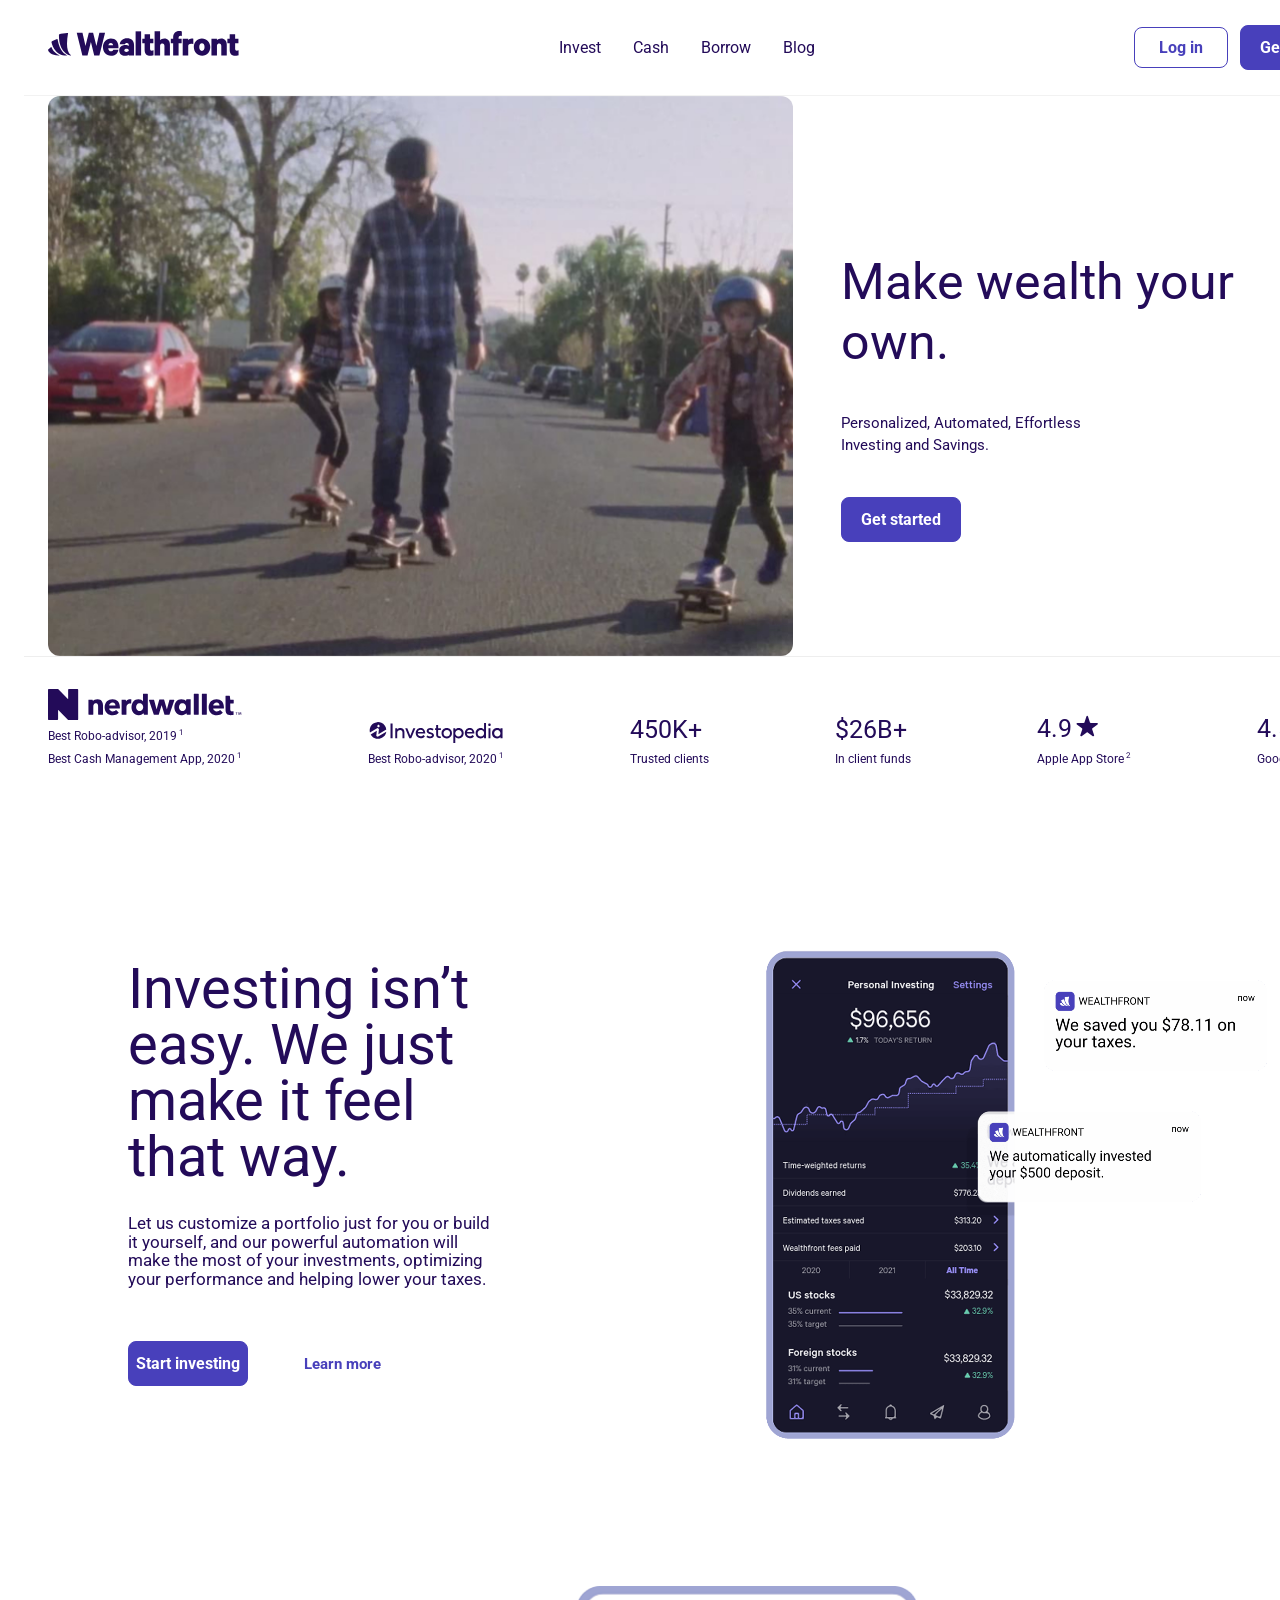
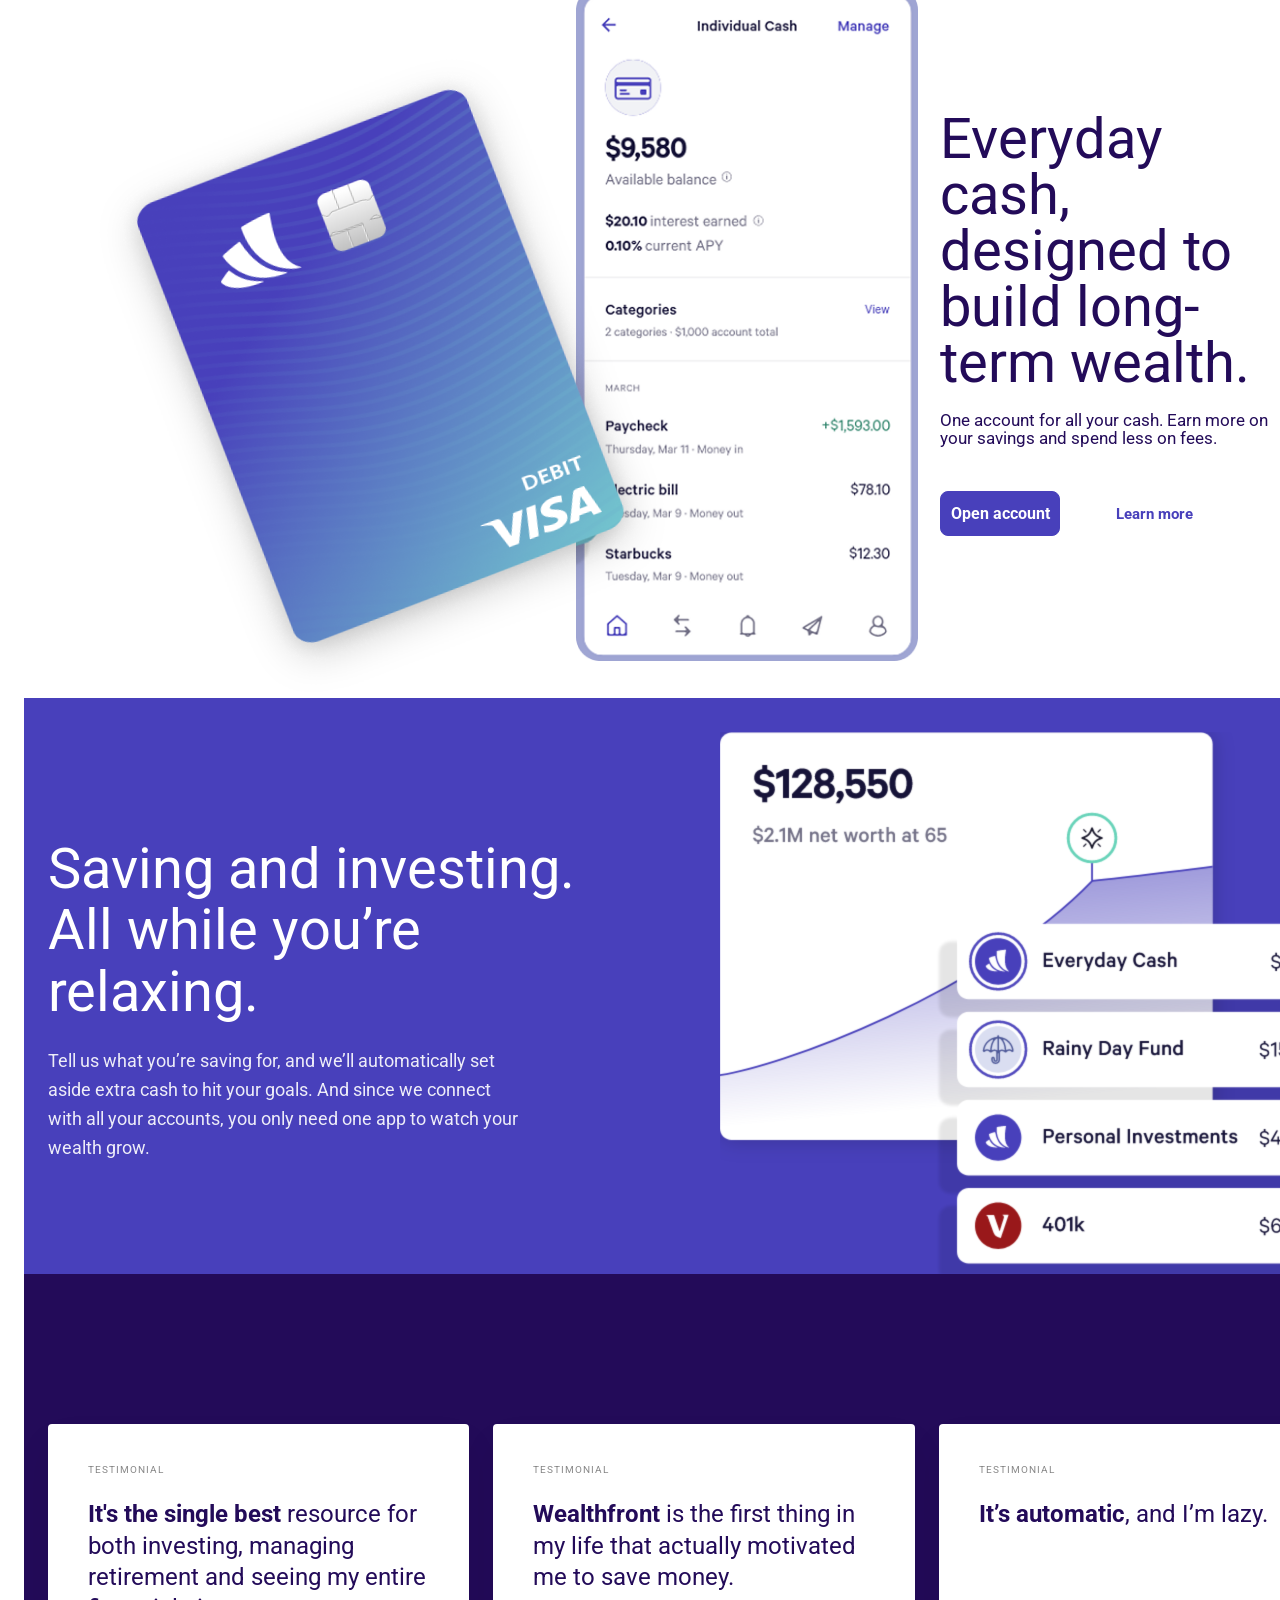
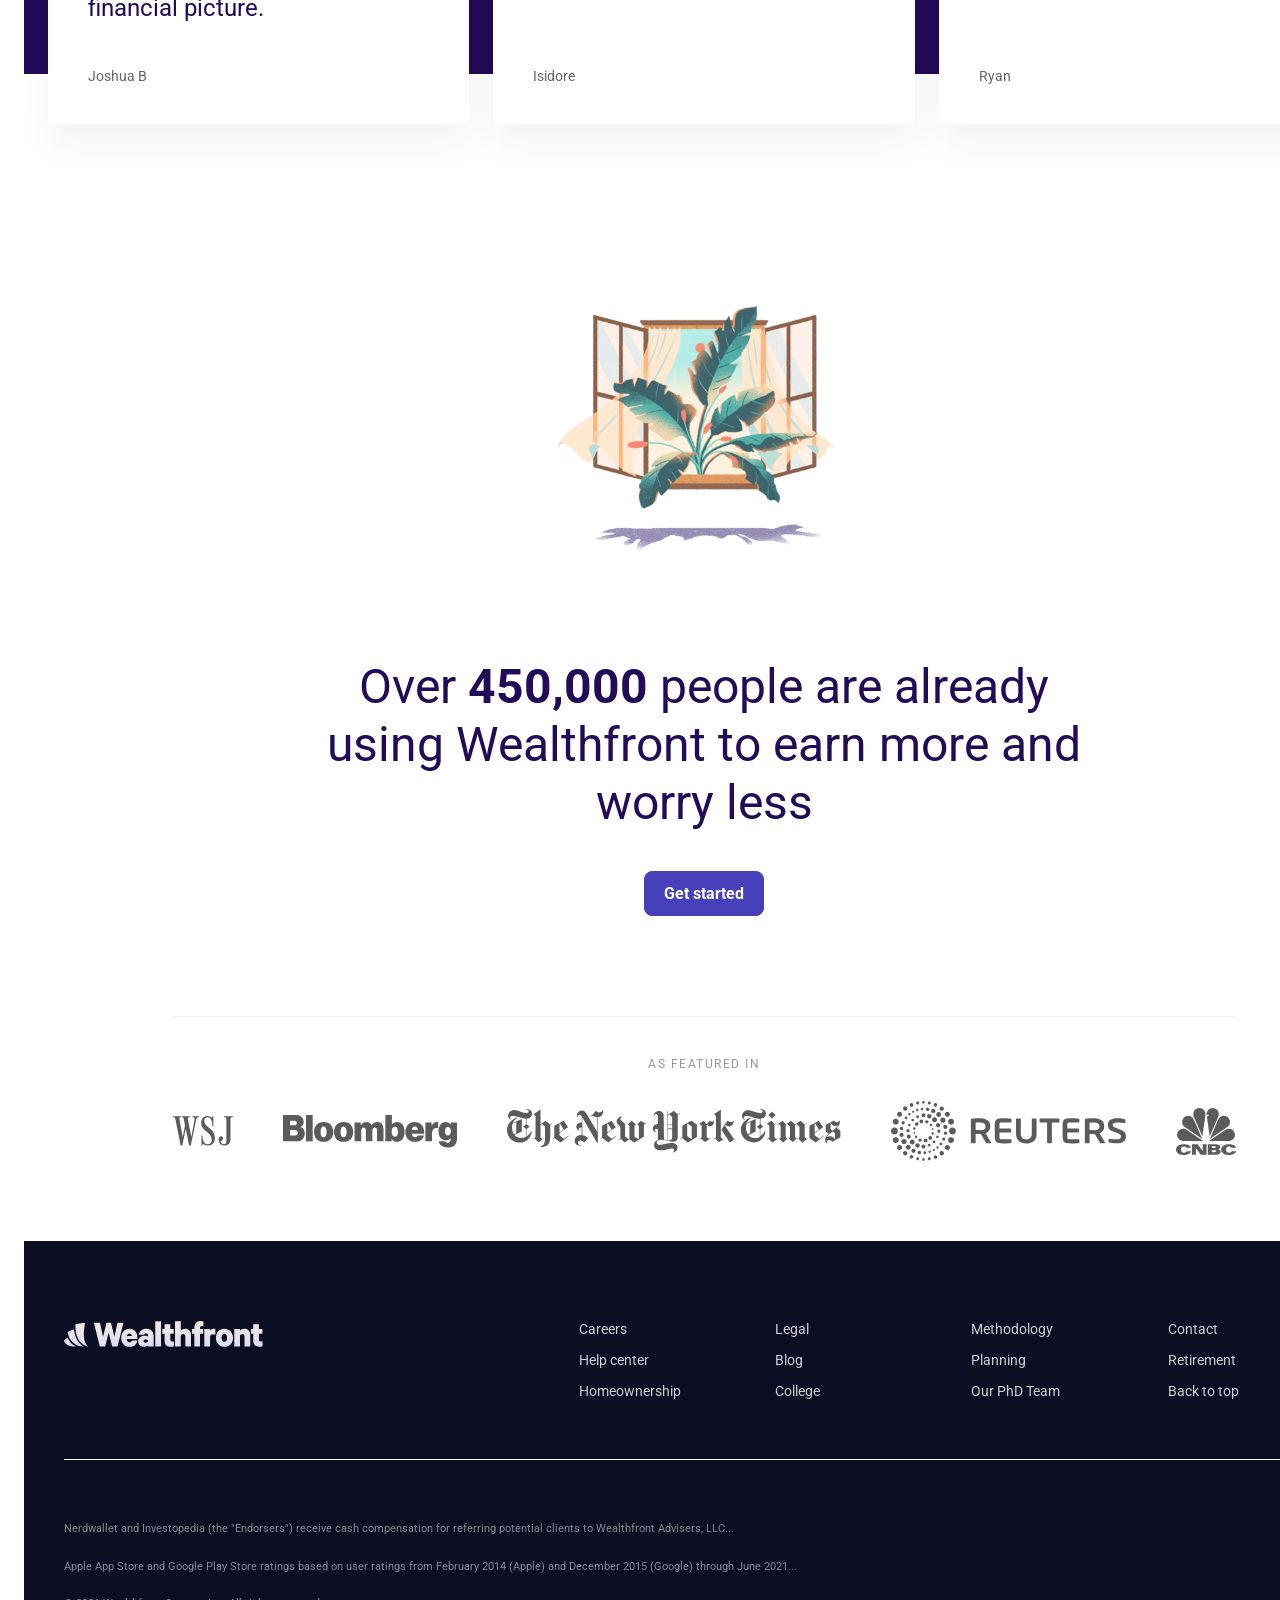
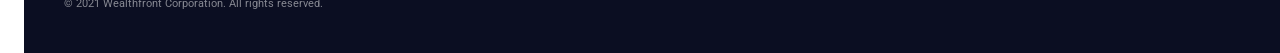
==== commit 103b385f: "Add new HTML files and implement HTML structure validation script - Created `in.html` with a complet" ====
--- a/index.html
+++ b/index.html
@@ -6,288 +6,311 @@
     <link rel="stylesheet" href="css/main.css" />
     <title>Wealthfront</title>
   </head>
+  
   <body>
     <div class="grid-container">
-    <header class="header">
-      <nav class="container nav-container">
-        <div class="nav-logo">
-          <a href="#" class="logo">
-            <img src="img/logosvg.svg" alt="Логотип" />
-          </a>
-        </div>
-        <ul class="nav-menu">
-          <li><a href="#" class="nav-item">Invest</a></li>
-          <li><a href="#" class="nav-item">Cash</a></li>
-          <li><a href="#" class="nav-item">Borrow</a></li>
-          <li><a href="#" class="nav-item">Blog</a></li>
-        </ul>
-        <div class="auth-group">
-          <button class="btn-nav btn-login">Log in</button>
-          <button class="btn-nav btn-get-started">Get started</button>
-        </div>
-      </nav>
-    </header>
-
-    <main>
-      <section class="hero-section">
-        <div class="container hero-container">
-          <div class="hero-image">
-            <img src="img/family-skating.jpg" alt="Family skating" />
-          </div>
-          <div class="hero-content">
-            <div class="hero-content-inner">
-              <div class="content-title">
-                <h1>Make wealth your own.</h1>
-              </div>
-              <div class="content-text">
-                Personalized, Automated, Effortless Investing and Savings.
-              </div>
+      <header class="header">
+        <nav class="container nav-container">
+          <div class="nav-logo">
+            <a href="#" class="logo">
+              <img src="img/logosvg.svg" alt="Логотип" />
+            </a>
+          </div>
+          <!-- Кнопка-переключатель 
+          <button  
+            type="button"  
+            class="menu-toggle"  
+            id="menu-toggle"  
+            aria-expanded="false"  
+            aria-controls="main-nav" 
+            aria-label="Открыть меню"> 
+            <span class="hamburger-bar"></span> 
+            <span class="hamburger-bar"></span> 
+            <span class="hamburger-bar"></span> 
+          </button> -->
+          <!-- Выпадающее меню 
+          <nav id="main-nav" class="nav-menu" aria-label="Основное меню" hidden>
+            <ul class="nav-list">
+              <li><a href="#home">Главная</a></li>
+              <li><a href="#about">О нас</a></li>
+              <li><a href="#services">Услуги</a></li>
+              <li><a href="#contacts">Контакты</a></li>
+            </ul>-->
+            <ul class="nav-menu">
+              <li><a href="#" class="nav-item">Invest</a></li>
+              <li><a href="#" class="nav-item">Cash</a></li>
+              <li><a href="#" class="nav-item">Borrow</a></li>
+              <li><a href="#" class="nav-item">Blog</a></li>
+            </ul>
+            <div class="auth-group">
+              <button class="btn-nav btn-login">Log in</button>
               <button class="btn-nav btn-get-started">Get started</button>
             </div>
-          </div>
-        </div>
-      </section>
-
-      <section class="trust-bar">
-        <div class="container trust-wrapper">
-            <div class="trust-item">
-              <img
-                class="logo"
-                src="img/nerdwallet-logo.svg"
-                alt="NerdWallet"
-              />
-              <p class="stat-label">Best Robo-advisor, 2019<sup>1</sup></p>
-              <p class="stat-label">
-                Best Cash Management App, 2020<sup>1</sup>
+          <!-- </nav> -->
+        </nav>
+      </header>
+  
+      <main>
+        <section class="hero-section">
+          <div class="container hero-container">
+            <div class="hero-image">
+              <img src="img/family-skating.jpg" alt="Family skating" />
+            </div>
+            <div class="hero-content">
+              <div class="hero-content-inner">
+                <div class="content-title">
+                  <h1>Make wealth your own.</h1>
+                </div>
+                <div class="content-text">
+                  Personalized, Automated, Effortless Investing and Savings.
+                </div>
+                <button class="btn-nav btn-get-started">Get started</button>
+              </div>
+            </div>
+          </div>
+        </section>
+  
+        <section class="trust-bar">
+          <div class="container trust-wrapper">
+              <div class="trust-item">
+                <img
+                  class="logo"
+                  src="img/nerdwallet-logo.svg"
+                  alt="NerdWallet"
+                />
+                <p class="stat-label">Best Robo-advisor, 2019<sup>1</sup></p>
+                <p class="stat-label">
+                  Best Cash Management App, 2020<sup>1</sup>
+                </p>
+              </div>
+              <div class="trust-item">
+                <img
+                  class="logo"
+                  src="img/investopedia-logo.svg"
+                  alt="Investopedia"
+                />
+                <span class="stat-label"
+                  >Best Robo-advisor, 2020<sup>1</sup></span>
+                
+              </div>
+              <div class="trust-item">
+                <span class="stat-value">450K+</span>
+                <span class="stat-label">Trusted clients</span>
+              </div>
+              <div class="trust-item">
+                <span class="stat-value">$26B+</span>
+                <span class="stat-label">In client funds</span>
+              </div>
+              <div class="trust-item">
+                <div class="rating">
+                  <span class="stat-value">4.9</span>
+                  <img src="img/star.svg" alt="Star" />
+                </div>
+                <span class="stat-label">Apple App Store<sup>2</sup></span>
+              </div>
+              <div class="trust-item">
+                <div class="rating">
+                  <span class="stat-value">4.5</span>
+                  <img src="img/star.svg" alt="Star" />
+                </div>
+                <span class="stat-label">Google Play Store<sup>2</sup></span>
+              </div>
+            </div>
+        
+        </section>
+  
+        <section class="features-section">
+          <div class="container feature-container">
+              <div class="feature-row">
+                <div class="feature-text">
+                  <h2>Investing isn’t easy. We just make it feel that way.</h2>
+                  <p>
+                    Let us customize a portfolio just for you or build it
+                    yourself, and our powerful automation will make the most of
+                    your investments, optimizing your performance and helping
+                    lower your taxes.
+                  </p>
+                  <div class="feature-buttons">
+                    <button class="btn-nav btn-get-started">
+                      Start investing
+                    </button>
+                    <span><a href="#" class="link-more">Learn more</a></span>
+                  </div>
+                </div>
+                <div class="feature-visual">
+                  <img
+                    class="floating-img"
+                    src="img/smartphone-1.png"
+                    alt="Wealthfront App"
+                  />
+                </div>
+              </div>
+          </div>
+        <div class="container feature-container">
+              <div class="feature-row reverse">
+                <div class="feature-text">
+                  <h2>Everyday cash, designed to build long-term wealth.</h2>
+                  <p>
+                    One account for all your cash. Earn more on your savings and
+                    spend less on fees.
+                  </p>
+                  <div class="feature-buttons">
+                    <button class="btn-nav btn-get-started">Open account</button> 
+                    <span><a href="#" class="link-more">Learn more</a></span>
+                  </div>
+                </div>
+                <div class="feature-visual">
+                  <img
+                    src="img/smartphone-2.png"
+                    alt="Wealthfront Card"
+                    class="phone-img"
+                  />
+                  <img
+                    src="img/visacard.png"
+                    alt="Wealthfront Card"
+                    class="card-img"
+                  />
+                </div>
+              </div>
+            </div>
+        </section>
+        <section class="relax-section">
+          <div class="container relax-wrapper">
+              <div class="relax-content">
+                <h2>Saving and investing. All while you’re relaxing.</h2>
+                <p>
+                  Tell us what you’re saving for, and we’ll automatically set
+                  aside extra cash to hit your goals. And since we connect with
+                  all your accounts, you only need one app to watch your wealth
+                  grow.
+                </p>
+              </div>
+              <div class="relax-visual">
+                <img src="img/relax-img.png" alt="Relax" />
+              </div>
+          </div>
+        </section>
+  
+        <section class="testimonials-section">
+          <div class="container">
+            <div class="testimonials-grid">
+              <div class="testimonial-card">
+                <span class="testimonial-label">Testimonial</span>
+                <blockquote class="testimonial-text">
+                  <strong>It's the single best</strong> resource for both
+                  investing, managing retirement and seeing my entire financial
+                  picture.
+                </blockquote>
+                <cite class="testimonial-author">Joshua B</cite>
+              </div>
+  
+              <div class="testimonial-card">
+                <span class="testimonial-label">Testimonial</span>
+                <blockquote class="testimonial-text">
+                  <strong>Wealthfront</strong> is the first thing in my life that
+                  actually motivated me to save money.
+                </blockquote>
+                <cite class="testimonial-author">Isidore</cite>
+              </div>
+  
+              <div class="testimonial-card">
+                <span class="testimonial-label">Testimonial</span>
+                <blockquote class="testimonial-text">
+                  <strong>It’s automatic</strong>, and I’m lazy.
+                </blockquote>
+                <cite class="testimonial-author">Ryan</cite>
+              </div>
+            </div>
+          </div>
+        </section>
+  
+        <section class="cta-section">
+          <div class="container">
+            <div class="cta-inner">
+              <div class="cta-illustration">
+                <img src="img/window-plant.png" alt="Relaxing atmosphere" />
+              </div>
+  
+              <div class="cta-content">
+                <h2>
+                  Over <strong>450,000</strong> people are already using
+                  Wealthfront to earn more and worry less
+                </h2>
+                <button class="btn-nav btn-get-started">Get started</button>
+              </div>
+  
+              <div class="featured-in">
+                <span class="featured-label">As featured in</span>
+                <div class="press-logos">
+                  <img src="img/wsj.svg" alt="WSJ" />
+                  <img src="img/bloomberg.svg" alt="Bloomberg" />
+                  <img src="img/nyt2.svg" alt="The New York Times" />
+                  <img src="img/reuters.svg" alt="Reuters" />
+                  <img src="img/cnbc.svg" alt="CNBC" />
+                </div>
+              </div>
+            </div>
+          </div>
+        </section>
+      </main>
+  
+      <footer class="footer">
+        <!-- <div class="container"> -->
+          <div class="footer-inner">
+            <div class="footer-top">
+              <div class="footer-brand">
+                <img
+                  src="img/logo-white.svg"
+                  alt="Wealthfront"
+                  class="footer-logo"
+                />
+              </div>
+  
+              <nav class="footer-nav">
+                <div class="footer-column">
+                  <a href="#">Careers</a>
+                  <a href="#">Help center</a>
+                  <a href="#">Homeownership</a>
+                </div>
+                <div class="footer-column">
+                  <a href="#">Legal</a>
+                  <a href="#">Blog</a>
+                  <a href="#">College</a>
+                </div>
+                <div class="footer-column">
+                  <a href="#">Methodology</a>
+                  <a href="#">Planning</a>
+                  <a href="#">Our PhD Team</a>
+                </div>
+                <div class="footer-column">
+                  <a href="#">Contact</a>
+                  <a href="#">Retirement</a>
+                  <a href="#" class="back-to-top">Back to top</a>
+                </div>
+              </nav>
+            </div>
+  
+            <hr class="footer-divider" />
+  
+            <div class="footer-bottom">
+              <p>
+                Nerdwallet and Investopedia (the "Endorsers") receive cash
+                compensation for referring potential clients to Wealthfront
+                Advisers, LLC...
               </p>
-            </div>
-            <div class="trust-item">
-              <img
-                class="logo"
-                src="img/investopedia-logo.svg"
-                alt="Investopedia"
-              />
-              <span class="stat-label"
-                >Best Robo-advisor, 2020<sup>1</sup></span
-              >
-            </div>
-            <div class="trust-item">
-              <span class="stat-value">450K+</span>
-              <span class="stat-label">Trusted clients</span>
-            </div>
-            <div class="trust-item">
-              <span class="stat-value">$26B+</span>
-              <span class="stat-label">In client funds</span>
-            </div>
-            <div class="trust-item">
-              <div class="rating">
-                <span class="stat-value">4.9</span>
-                <img src="img/star.svg" alt="Star" />
-              </div>
-              <span class="stat-label">Apple App Store<sup>2</sup></span>
-            </div>
-            <div class="trust-item">
-              <div class="rating">
-                <span class="stat-value">4.5</span>
-                <img src="img/star.svg" alt="Star" />
-              </div>
-              <span class="stat-label">Google Play Store<sup>2</sup></span>
-            </div>
-          </div>
-        </div>
-      </section>
-
-      <section class="features-section">
-        <div class="container feature-container">
-            <div class="feature-row">
-              <div class="feature-text">
-                <h2>Investing isn’t easy. We just make it feel that way.</h2>
-                <p>
-                  Let us customize a portfolio just for you or build it
-                  yourself, and our powerful automation will make the most of
-                  your investments, optimizing your performance and helping
-                  lower your taxes.
-                </p>
-                <div class="feature-buttons">
-                  <button class="btn-nav btn-get-started">
-                    Start investing
-                  </button>
-                  <span><a href="#" class="link-more">Learn more</a></span>
-                </div>
-              </div>
-              <div class="feature-visual">
-                <img
-                  class="floating-img"
-                  src="img/smartphone-1.png"
-                  alt="Wealthfront App"
-                />
-              </div>
-            </div>
-          </div>
-      <div class="container feature-container">
-            <div class="feature-row reverse">
-              <div class="feature-text">
-                <h2>Everyday cash, designed to build long-term wealth.</h2>
-                <p>
-                  One account for all your cash. Earn more on your savings and
-                  spend less on fees.
-                </p>
-                <div class="feature-buttons">
-                  <button class="btn-nav btn-get-started">Open account</button> 
-                  <span><a href="#" class="link-more">Learn more</a></span>
-                </div>
-              </div>
-              <div class="feature-visual">
-                <img
-                  src="img/smartphone-2.png"
-                  alt="Wealthfront Card"
-                  class="phone-img"
-                />
-                <img
-                  src="img/visacard.png"
-                  alt="Wealthfront Card"
-                  class="card-img"
-                />
-              </div>
-            </div>
-          </div>
-      </section>
-      <section class="relax-section">
-        <div class="container relax-wrapper">
-            <div class="relax-content">
-              <h2>Saving and investing. All while you’re relaxing.</h2>
               <p>
-                Tell us what you’re saving for, and we’ll automatically set
-                aside extra cash to hit your goals. And since we connect with
-                all your accounts, you only need one app to watch your wealth
-                grow.
+                Apple App Store and Google Play Store ratings based on user
+                ratings from February 2014 (Apple) and December 2015 (Google)
+                through June 2021...
               </p>
-            </div>
-            <div class="relax-visual">
-              <img src="img/relax-img.png" alt="Relax" />
-            </div>
-          </div>
-      </section>
-
-      <section class="testimonials-section">
-        <div class="container">
-          <div class="testimonials-grid">
-            <div class="testimonial-card">
-              <span class="testimonial-label">Testimonial</span>
-              <blockquote class="testimonial-text">
-                <strong>It's the single best</strong> resource for both
-                investing, managing retirement and seeing my entire financial
-                picture.
-              </blockquote>
-              <cite class="testimonial-author">Joshua B</cite>
-            </div>
-
-            <div class="testimonial-card">
-              <span class="testimonial-label">Testimonial</span>
-              <blockquote class="testimonial-text">
-                <strong>Wealthfront</strong> is the first thing in my life that
-                actually motivated me to save money.
-              </blockquote>
-              <cite class="testimonial-author">Isidore</cite>
-            </div>
-
-            <div class="testimonial-card">
-              <span class="testimonial-label">Testimonial</span>
-              <blockquote class="testimonial-text">
-                <strong>It’s automatic</strong>, and I’m lazy.
-              </blockquote>
-              <cite class="testimonial-author">Ryan</cite>
-            </div>
-          </div>
-        </div>
-      </section>
-
-      <section class="cta-section">
-        <div class="container">
-          <div class="cta-inner">
-            <div class="cta-illustration">
-              <img src="img/window-plant.png" alt="Relaxing atmosphere" />
-            </div>
-
-            <div class="cta-content">
-              <h2>
-                Over <strong>450,000</strong> people are already using
-                Wealthfront to earn more and worry less
-              </h2>
-              <button class="btn-nav btn-get-started">Get started</button>
-            </div>
-
-            <div class="featured-in">
-              <span class="featured-label">As featured in</span>
-              <div class="press-logos">
-                <img src="img/wsj.svg" alt="WSJ" />
-                <img src="img/bloomberg.svg" alt="Bloomberg" />
-                <img src="img/nyt2.svg" alt="The New York Times" />
-                <img src="img/reuters.svg" alt="Reuters" />
-                <img src="img/cnbc.svg" alt="CNBC" />
-              </div>
-            </div>
-          </div>
-        </div>
-      </section>
-    </main>
-
-    <footer class="footer">
-      <!-- <div class="container"> -->
-        <div class="footer-inner">
-          <div class="footer-top">
-            <div class="footer-brand">
-              <img
-                src="img/logo-white.svg"
-                alt="Wealthfront"
-                class="footer-logo"
-              />
-            </div>
-
-            <nav class="footer-nav">
-              <div class="footer-column">
-                <a href="#">Careers</a>
-                <a href="#">Help center</a>
-                <a href="#">Homeownership</a>
-              </div>
-              <div class="footer-column">
-                <a href="#">Legal</a>
-                <a href="#">Blog</a>
-                <a href="#">College</a>
-              </div>
-              <div class="footer-column">
-                <a href="#">Methodology</a>
-                <a href="#">Planning</a>
-                <a href="#">Our PhD Team</a>
-              </div>
-              <div class="footer-column">
-                <a href="#">Contact</a>
-                <a href="#">Retirement</a>
-                <a href="#" class="back-to-top">Back to top</a>
-              </div>
-            </nav>
-          </div>
-
-          <hr class="footer-divider" />
-
-          <div class="footer-bottom">
-            <p>
-              Nerdwallet and Investopedia (the "Endorsers") receive cash
-              compensation for referring potential clients to Wealthfront
-              Advisers, LLC...
-            </p>
-            <p>
-              Apple App Store and Google Play Store ratings based on user
-              ratings from February 2014 (Apple) and December 2015 (Google)
-              through June 2021...
-            </p>
-            <p class="copyright">
-              © 2021 Wealthfront Corporation. All rights reserved.
-            </p>
-          </div>
-        </div>
-      <!-- </div> -->
-    </footer>
+              <p class="copyright">
+                © 2021 Wealthfront Corporation. All rights reserved.
+              </p>
+            </div>
+          </div>
+        
+        <!-- </div> -->
+      </footer>
     </div>
   </body>
 </html>
--- a/css/main.css
+++ b/css/main.css
@@ -48,13 +48,18 @@
 
 .grid-container {
     display: grid;
+    width: 100%;
+    max-width: 1312px;
+    /*padding-inline: 20px;  Безопасные отступы от краев экрана на мобильных устройствах */
     grid-template-rows: auto;
     gap: 0; /* Убираем отступы между секциями, если они есть */
+    margin-inline: auto; /* Главные свойства для вертикального центрирования: */
+    min-height: 100vh; /* Растягивает контейнер минимум на 100% высоты экрана */
+    align-content: center; /* Сработает, если высота всей страницы меньше высоты экрана */
 }
 
 .container {
     width: 100%;
-    max-width: 1312px;
     margin: 0 auto;
     padding: 0 24px;
 }
@@ -227,21 +232,6 @@
     max-width: 300px; /* Ограничиваем длину строки */
 }
 
-@media (max-width: 1312px) {
-    .hero-container {
-        grid-template-columns: 1fr;
-        align-items: center;
-        padding: 0 24px; /* Верни padding для мобильных */
-    }
-    .hero-image, .hero-content {
-        width: 100%; /* Полная ширина */
-        max-width: 745px; /* Ограничь картинку */
-    }
-    .hero-content {
-        padding-top: 32px; /* Отступ сверху */
-    }
-}
-
 
 .trust-bar {
   border-top: 1px solid #eee;    /* Тонкая линия сверху, если нужно */
@@ -293,20 +283,6 @@
   margin-left: 2px;
 }
 
-@media (max-width: 768px) {
-  .trust-bar {
-    gap: 20px;
-  }
-  .trust-item {
-    min-width: 45%; /* По два элемента в ряд на мобильных */
-  }
-  .trust-wrapper {
-    grid-template-columns: repeat(2, 1fr);
-    gap: 32px;
-  }
-}
-
-
   /* Секция с фичами (три блока с текстом и картинкой) */
 
 .features-section {
@@ -457,62 +433,6 @@
     align-items: flex-end; /* Добавьте это для прижимания к низу */
 }
 
-/* Планшетная и мобильная версия */
-@media (max-width: 1100px) {
-    .relax-wrapper {
-        grid-template-columns: 1fr;
-        text-align: center;
-        gap: 60px;
-    }
-
-    .relax-content {
-        display: flex;
-        flex-direction: column;
-        align-items: center;
-    }
-
-    .relax-content p {
-        max-width: 100%;
-    }
-
-    .relax-visual {
-        justify-content: center;
-        width: 100%;
-    }
-}
-
-/* Мобильная версия (iPhone и подобные) */
-@media (max-width: 600px) {
-    .relax-content h2 {
-        font-size: 36px; /* Уменьшаем заголовок, чтобы он не разбивался на слоги */
-    }
-
-    .main-card {
-        width: 100%; /* Карточка занимает всю ширину контейнера */
-        height: auto;
-        min-height: 350px;
-        padding: 20px;
-    }
-
-    .total-amount {
-        font-size: 32px;
-    }
-
-    .accounts-stack {
-        position: relative; /* Убираем абсолютное позиционирование */
-        right: 0;           /* Сбрасываем вылет за края */
-        bottom: 0;
-        margin-top: -100px; /* Накладываем плашки на график снизу */
-        align-items: center;
-        width: 100%;
-    }
-
-    .account-item {
-        width: 90%; /* Плашки почти во всю ширину */
-        max-width: 320px;
-    }
-}
-
  /* Секция с отзывами */
 
 .testimonials-section {
@@ -567,17 +487,6 @@
     margin-top: 30px;
 }
 
-@media (max-width: 992px) {
-    .testimonials-grid {
-        grid-template-columns: 1fr;
-        transform: translateY(50px); /* Уменьшаем сдвиг на мобильных */
-        padding: 0 20px;
-    }
-    
-    .testimonial-card {
-        min-height: auto;
-    }
-}
 
 /* секция — CTA (Call to Action) */
 
@@ -747,4 +656,424 @@
 .copyright {
     margin-top: 40px;
     font-size: 12px;
+}
+
+/* адаптив с сопайлот */
+
+@media (max-width: 1024px) {
+  .nav-container {
+    grid-template-columns: 1fr;
+    row-gap: 16px;
+    align-items: center;
+  }
+
+  .nav-menu {
+    justify-self: center;
+    flex-wrap: wrap;
+    gap: 16px;
+  }
+
+  .auth-group {
+    justify-self: center;
+    margin-top: 8px;
+  }
+
+  .hero-container {
+    grid-template-columns: 1fr;
+    gap: 32px;
+    min-height: auto;
+    padding: 48px 0;
+  }
+
+  .hero-image,
+  .hero-content {
+    width: 100%;
+    max-width: 760px;
+    margin: 0 auto;
+  }
+
+  .hero-content {
+    margin-left: 0;
+    align-items: center;
+    text-align: center;
+  }
+
+  .hero-content-inner {
+    max-width: 680px;
+  }
+
+  .content-title h1 {
+    font-size: 42px;
+    margin-bottom: 30px;
+  }
+
+  .content-text {
+    max-width: 500px;
+    margin: 0 auto 30px;
+    font-size: 16px;
+  }
+
+  .trust-wrapper {
+    grid-template-columns: repeat(3, minmax(0, 1fr));
+    gap: 16px;
+    padding: 24px 0;
+  }
+
+  .trust-item {
+    align-items: flex-start;
+  }
+
+  .feature-container {
+    flex-direction: column;
+    min-height: auto;
+    padding: 40px 0;
+  }
+
+  .feature-row {
+    flex-direction: column;
+    align-items: center;
+    min-height: auto;
+    gap: 40px;
+  }
+
+  .feature-row.reverse {
+    flex-direction: column;
+  }
+
+  .feature-text {
+    max-width: 680px;
+    align-items: center;
+    text-align: center;
+  }
+
+  .feature-row .feature-visual {
+    max-width: 760px;
+    min-height: auto;
+    justify-content: center;
+  }
+
+  .feature-visual img,
+  .phone-img {
+    max-width: 100%;
+    height: auto;
+    margin: 0 auto;
+  }
+
+  .card-img {
+    position: relative;
+    top: auto;
+    left: auto;
+    transform: none;
+    margin: 20px auto 0;
+    width: 80%;
+    max-width: 420px;
+  }
+
+  .relax-wrapper {
+    grid-template-columns: 1fr;
+    gap: 40px;
+    min-height: auto;
+    padding: 40px 0;
+  }
+
+  .relax-content,
+  .relax-visual {
+    justify-self: center;
+  }
+
+  .relax-content h2 {
+    font-size: 42px;
+  }
+
+  .relax-content p {
+    font-size: 16px;
+    max-width: 100%;
+  }
+
+  .relax-visual {
+    justify-content: center;
+    align-items: center;
+  }
+
+  .testimonials-grid {
+    grid-template-columns: repeat(2, minmax(0, 1fr));
+    gap: 20px;
+    transform: none;
+    padding-top: 40px;
+  }
+
+  .testimonial-card {
+    min-height: auto;
+  }
+
+  .cta-inner {
+    padding: 0 16px;
+  }
+
+  .cta-illustration img {
+    max-width: 340px;
+  }
+
+  .cta-content h2 {
+    font-size: 38px;
+  }
+
+  .featured-in {
+    margin-top: 60px;
+  }
+
+  .press-logos {
+    gap: 30px;
+  }
+
+  .footer-inner {
+    grid-template-columns: 1fr;
+  }
+
+  .footer-top {
+    grid-template-columns: 1fr;
+  }
+
+  .footer-logo {
+    grid-column: auto;
+  }
+
+  .footer-nav {
+    grid-column: auto;
+    grid-template-columns: repeat(2, minmax(0, 1fr));
+    gap: 20px;
+  }
+}
+
+
+
+@media (max-width: 768px) {
+  body {
+    padding: 0 16px;
+  }
+
+  .nav-menu {
+    gap: 12px;
+  }
+
+  .auth-group {
+    flex-direction: column;
+    width: 100%;
+    align-items: center;
+  }
+
+  .btn-nav {
+    width: auto;
+    min-width: 120px;
+  }
+
+  .content-title h1 {
+    font-size: 34px;
+  }
+
+  .content-text {
+    font-size: 15px;
+    margin-bottom: 24px;
+  }
+
+  .trust-wrapper {
+    grid-template-columns: 1fr;
+    gap: 16px;
+    padding: 24px 0;
+  }
+
+  .feature-text h2 {
+    font-size: 40px;
+  }
+
+  .feature-text p {
+    font-size: 15px;
+  }
+
+  .relax-content h2 {
+    font-size: 34px;
+  }
+
+  .testimonials-grid {
+    grid-template-columns: 1fr;
+    transform: none;
+  }
+
+  .testimonial-text {
+    font-size: 20px;
+  }
+
+  .cta-content h2 {
+    font-size: 30px;
+  }
+
+  .featured-in {
+    margin-top: 40px;
+  }
+
+  .press-logos {
+    gap: 20px;
+  }
+
+  .footer-nav {
+    grid-template-columns: 1fr;
+    gap: 16px;
+  }
+
+  .footer-column a {
+    font-size: 13px;
+  }
+}
+
+@media (max-width: 480px) {
+  .header {
+    height: auto;
+    padding: 16px 0;
+  }
+
+  .nav-container {
+    row-gap: 12px;
+  }
+
+  .nav-menu {
+    gap: 10px;
+  }
+
+  .btn-nav {
+    padding: 10px 16px;
+    font-size: 14px;
+  }
+
+  .content-title h1 {
+    font-size: 28px;
+    line-height: 1.2;
+  }
+
+  .feature-text h2 {
+    font-size: 32px;
+  }
+
+  .relax-content h2 {
+    font-size: 28px;
+  }
+
+  .cta-content h2 {
+    font-size: 26px;
+  }
+
+  .press-logos {
+    gap: 14px;
+  }
+
+  .footer {
+    padding: 40px 0 20px;
+  }
+
+  .footer-inner {
+    padding: 0;
+  }
+}
+
+
+/* Бургер меню */
+
+
+.menu-toggle-checkbox {
+  display: none;
+}
+
+.menu-toggle {
+  display: none;
+  width: 40px;
+  height: 40px;
+  border: none;
+  background: transparent;
+  cursor: pointer;
+  padding: 0;
+  position: relative;
+}
+
+.menu-toggle span {
+  display: block;
+  width: 100%;
+  height: 3px;
+  background: var(--color-primary-dark);
+  border-radius: 2px;
+  transition: transform 0.3s ease, opacity 0.3s ease;
+}
+
+.menu-toggle span + span {
+  margin-top: 6px;
+}
+
+@media (max-width: 768px) {
+  .nav-container {
+    grid-template-columns: auto auto;
+    align-items: center;
+    gap: 12px;
+  }
+
+  .menu-toggle {
+    display: inline-flex;
+    justify-content: center;
+    align-items: center;
+  }
+
+  .nav-menu {
+    display: none;
+    flex-direction: column;
+    gap: 14px;
+    width: 100%;
+    padding: 16px;
+    margin: 0;
+    background: var(--color-white);
+    border-radius: 16px;
+    box-shadow: 0 16px 40px rgba(0, 0, 0, 0.08);
+  }
+
+  .auth-group {
+    display: none;
+    flex-direction: column;
+    width: 100%;
+    gap: 12px;
+    margin-top: 12px;
+  }
+
+  .menu-toggle-checkbox:checked ~ .nav-menu,
+  .menu-toggle-checkbox:checked ~ .auth-group {
+    display: flex;
+  }
+
+  .nav-menu {
+    justify-self: stretch;
+  }
+
+  .nav-item {
+    width: 100%;
+    text-align: center;
+  }
+
+  .btn-nav {
+    width: 100%;
+  }
+
+  .btn-login {
+    width: 100%;
+  }
+
+  .btn-get-started {
+    width: 100%;
+  }
+
+  .menu-toggle-checkbox:checked + .menu-toggle span:nth-child(1) {
+    transform: translateY(9px) rotate(45deg);
+  }
+
+  .menu-toggle-checkbox:checked + .menu-toggle span:nth-child(2) {
+    opacity: 0;
+  }
+
+  .menu-toggle-checkbox:checked + .menu-toggle span:nth-child(3) {
+    transform: translateY(-9px) rotate(-45deg);
+  }
 }
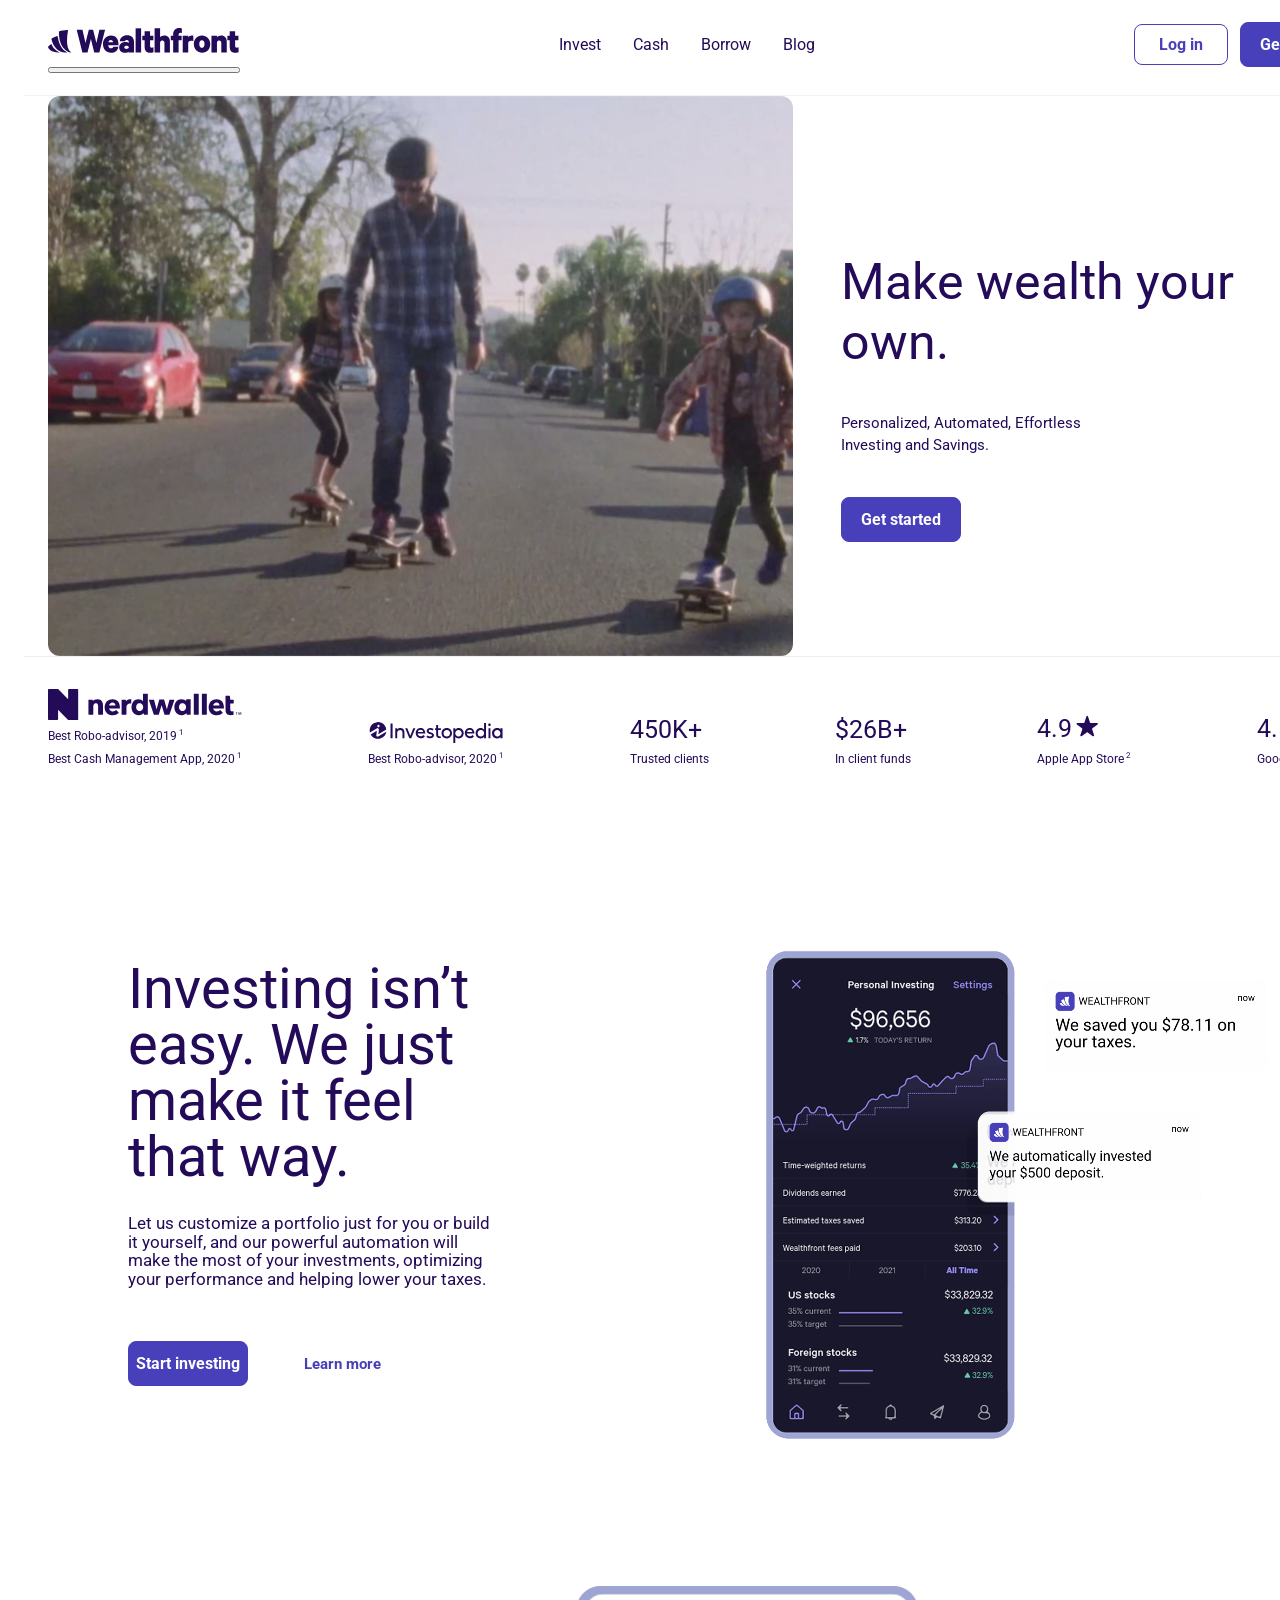
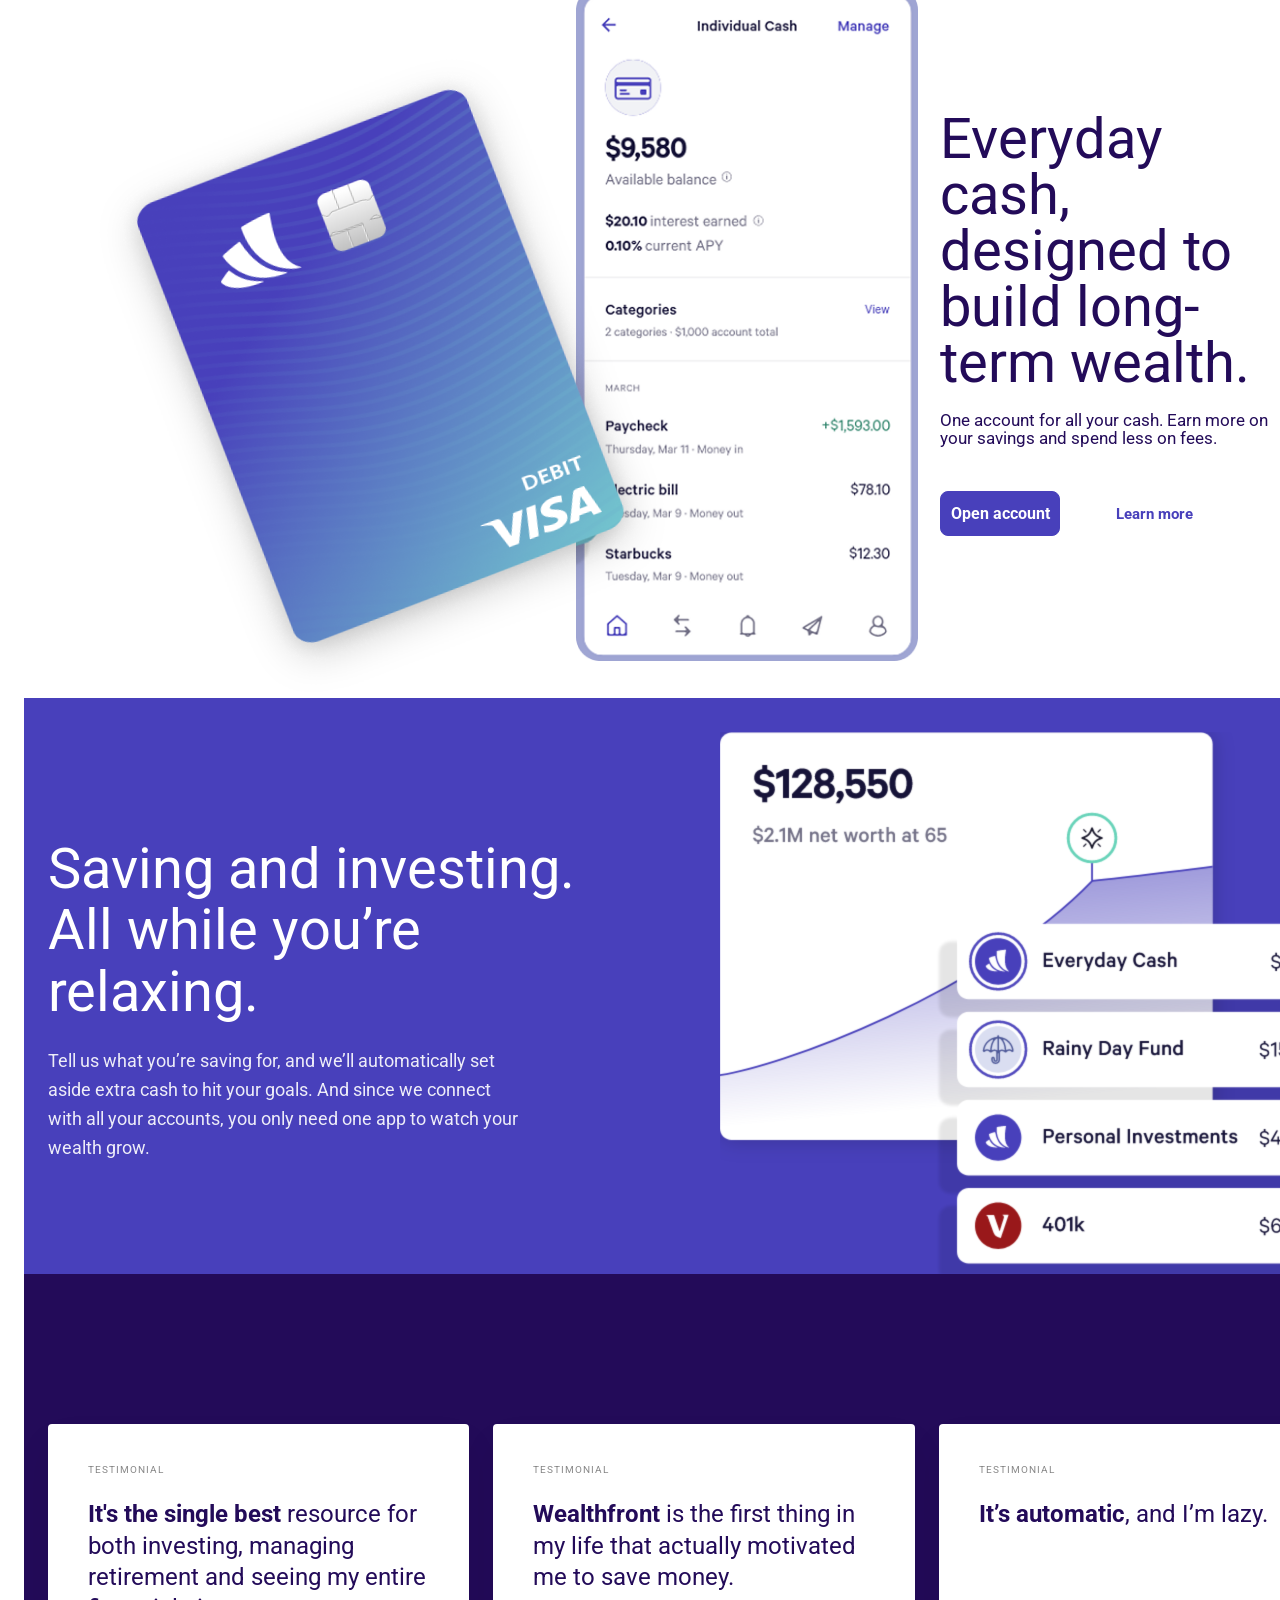
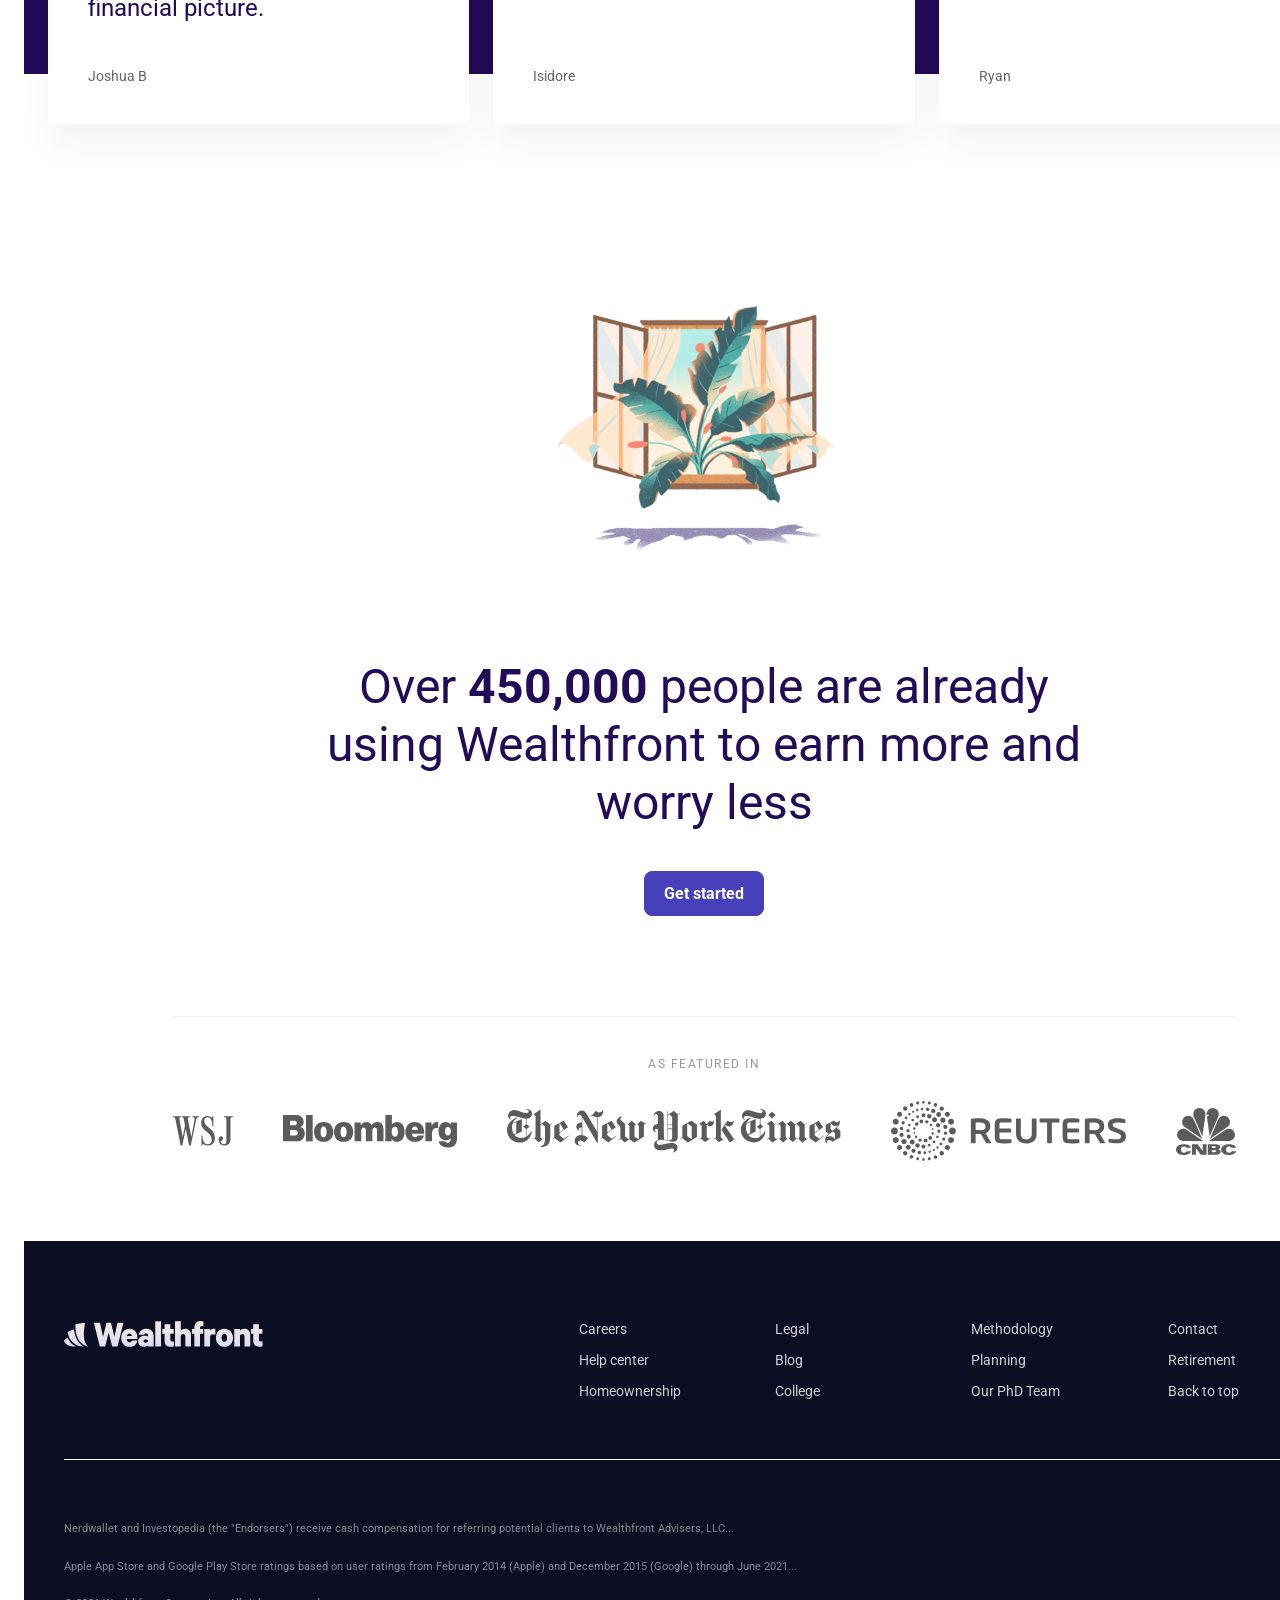
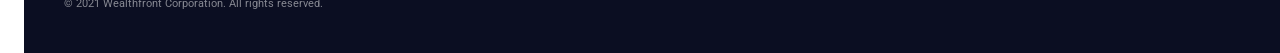
==== commit 3b7b2fbc: "media768" ====
--- a/index.html
+++ b/index.html
@@ -16,26 +16,6 @@
               <img src="img/logosvg.svg" alt="Логотип" />
             </a>
           </div>
-          <!-- Кнопка-переключатель 
-          <button  
-            type="button"  
-            class="menu-toggle"  
-            id="menu-toggle"  
-            aria-expanded="false"  
-            aria-controls="main-nav" 
-            aria-label="Открыть меню"> 
-            <span class="hamburger-bar"></span> 
-            <span class="hamburger-bar"></span> 
-            <span class="hamburger-bar"></span> 
-          </button> -->
-          <!-- Выпадающее меню 
-          <nav id="main-nav" class="nav-menu" aria-label="Основное меню" hidden>
-            <ul class="nav-list">
-              <li><a href="#home">Главная</a></li>
-              <li><a href="#about">О нас</a></li>
-              <li><a href="#services">Услуги</a></li>
-              <li><a href="#contacts">Контакты</a></li>
-            </ul>-->
             <ul class="nav-menu">
               <li><a href="#" class="nav-item">Invest</a></li>
               <li><a href="#" class="nav-item">Cash</a></li>
@@ -46,8 +26,15 @@
               <button class="btn-nav btn-login">Log in</button>
               <button class="btn-nav btn-get-started">Get started</button>
             </div>
-          <!-- </nav> -->
+          
+           <!-- Кнопка бургера (три полоски) -->
+          <button class="burger-btn" aria-label="Открыть меню">
+            <span></span>
+            <span></span>
+            <span></span>
+          </button>
         </nav>
+        
       </header>
   
       <main>
@@ -71,7 +58,7 @@
         </section>
   
         <section class="trust-bar">
-          <div class="container trust-wrapper">
+            <div class="container trust-wrapper">
               <div class="trust-item">
                 <img
                   class="logo"
@@ -161,15 +148,16 @@
                 </div>
                 <div class="feature-visual">
                   <img
+                    src="img/visacard.png"
+                    alt="Wealthfront Card"
+                    class="card-img"
+                  />
+                  <img
                     src="img/smartphone-2.png"
                     alt="Wealthfront Card"
                     class="phone-img"
                   />
-                  <img
-                    src="img/visacard.png"
-                    alt="Wealthfront Card"
-                    class="card-img"
-                  />
+                  
                 </div>
               </div>
             </div>
@@ -312,6 +300,7 @@
         <!-- </div> -->
       </footer>
     </div>
+    <script src="js/menu.js"></script>
   </body>
 </html>
 
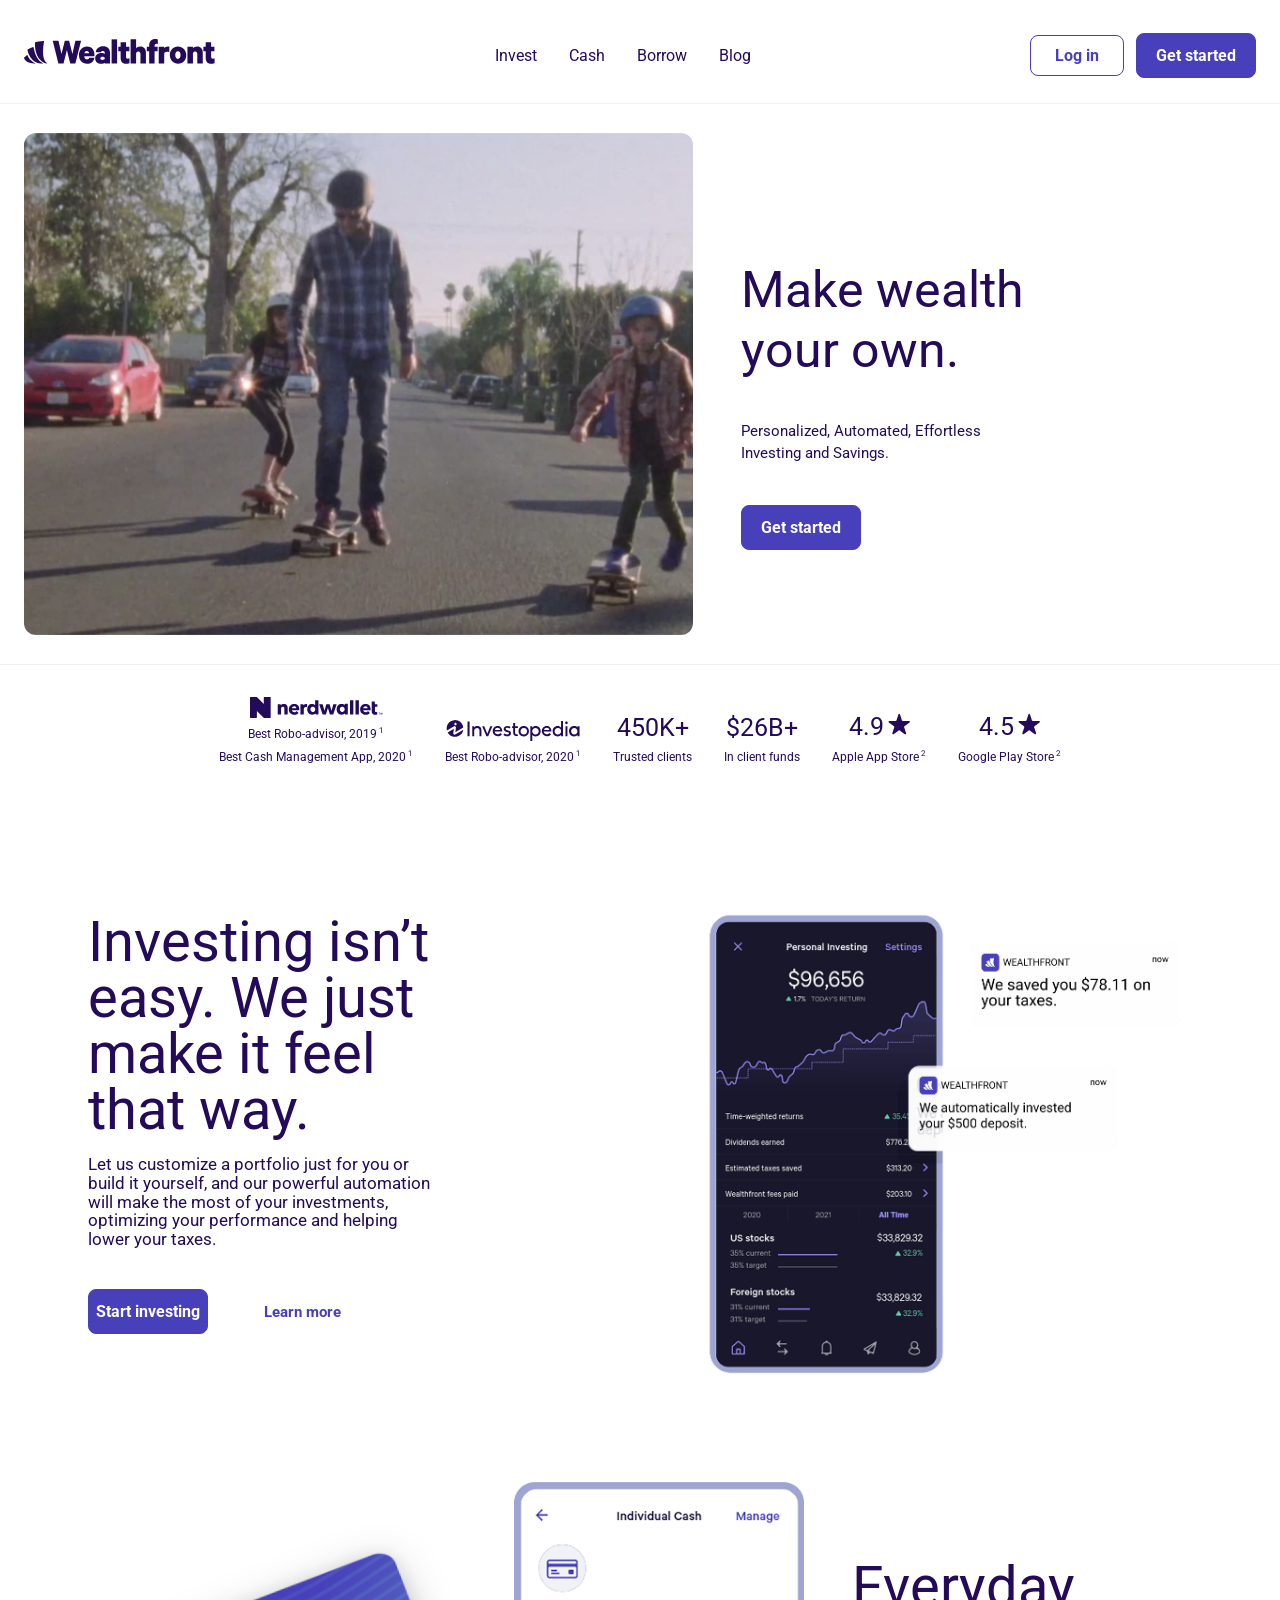
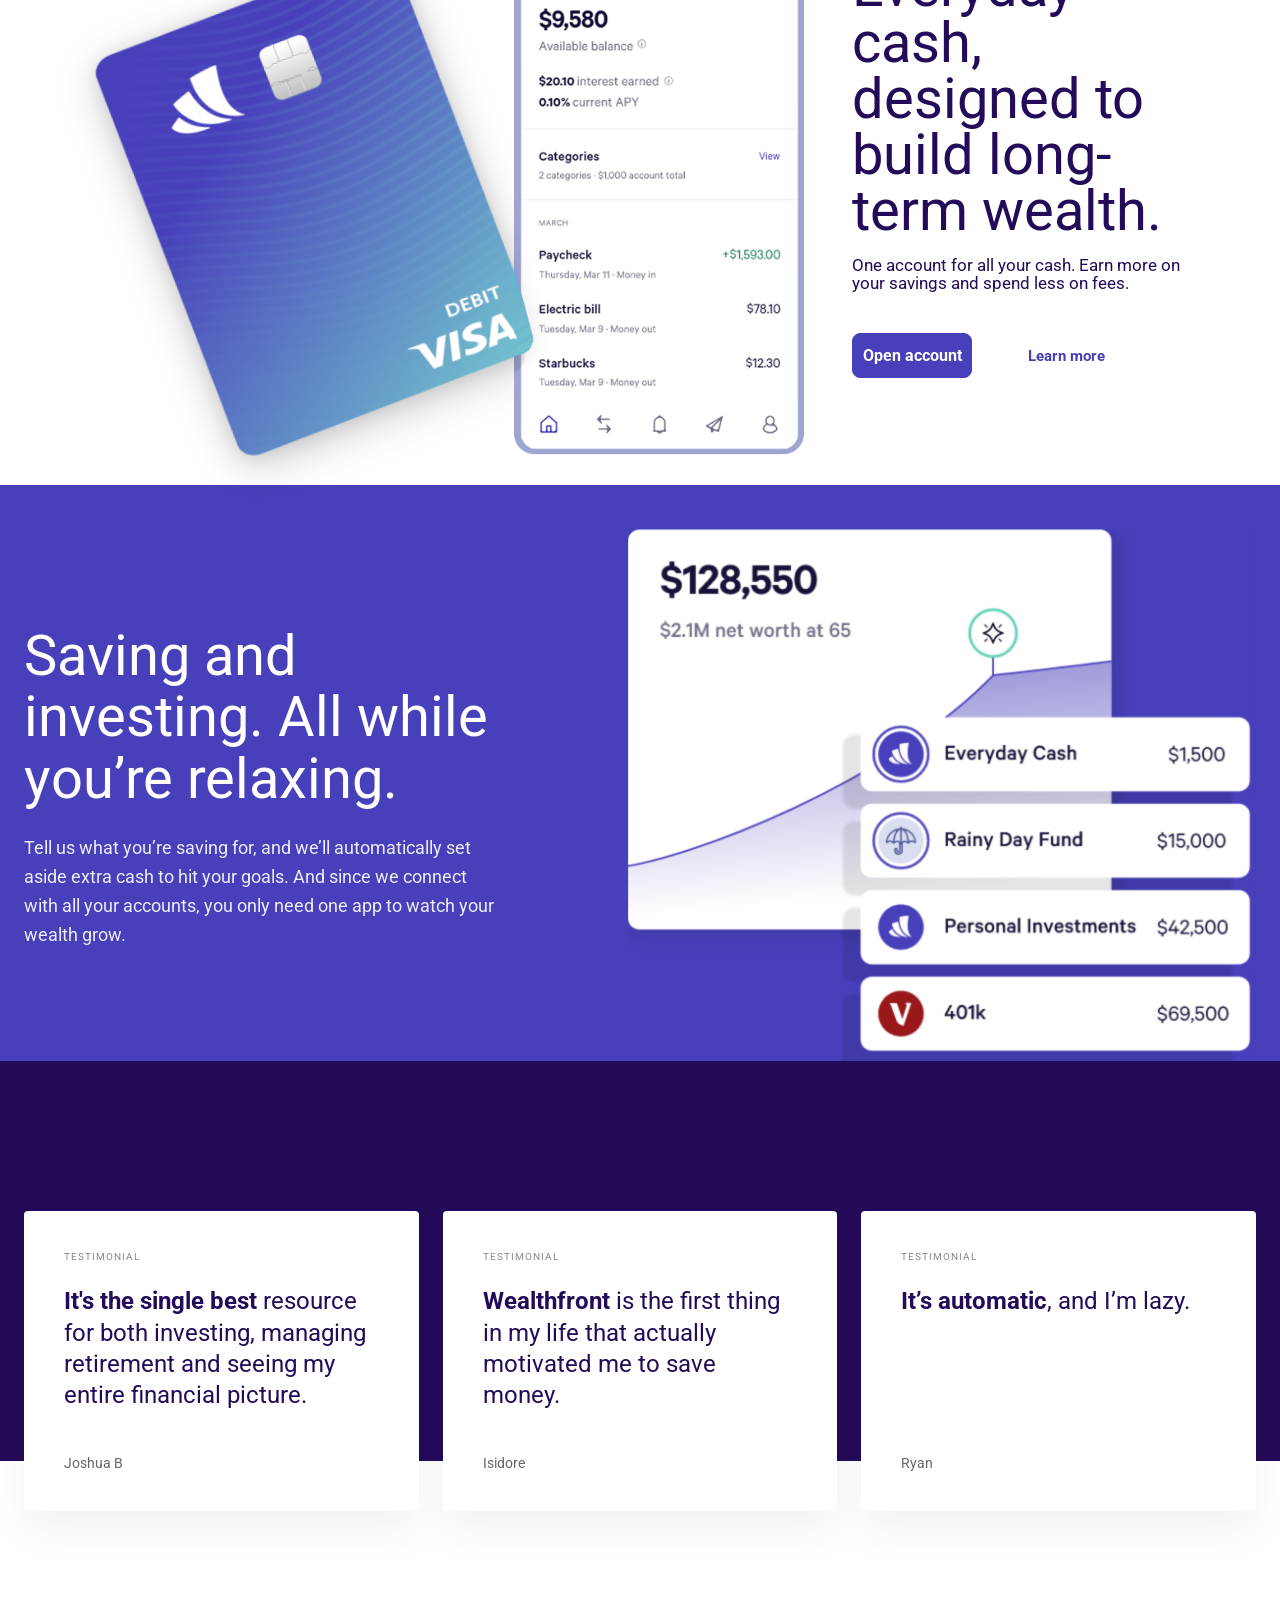
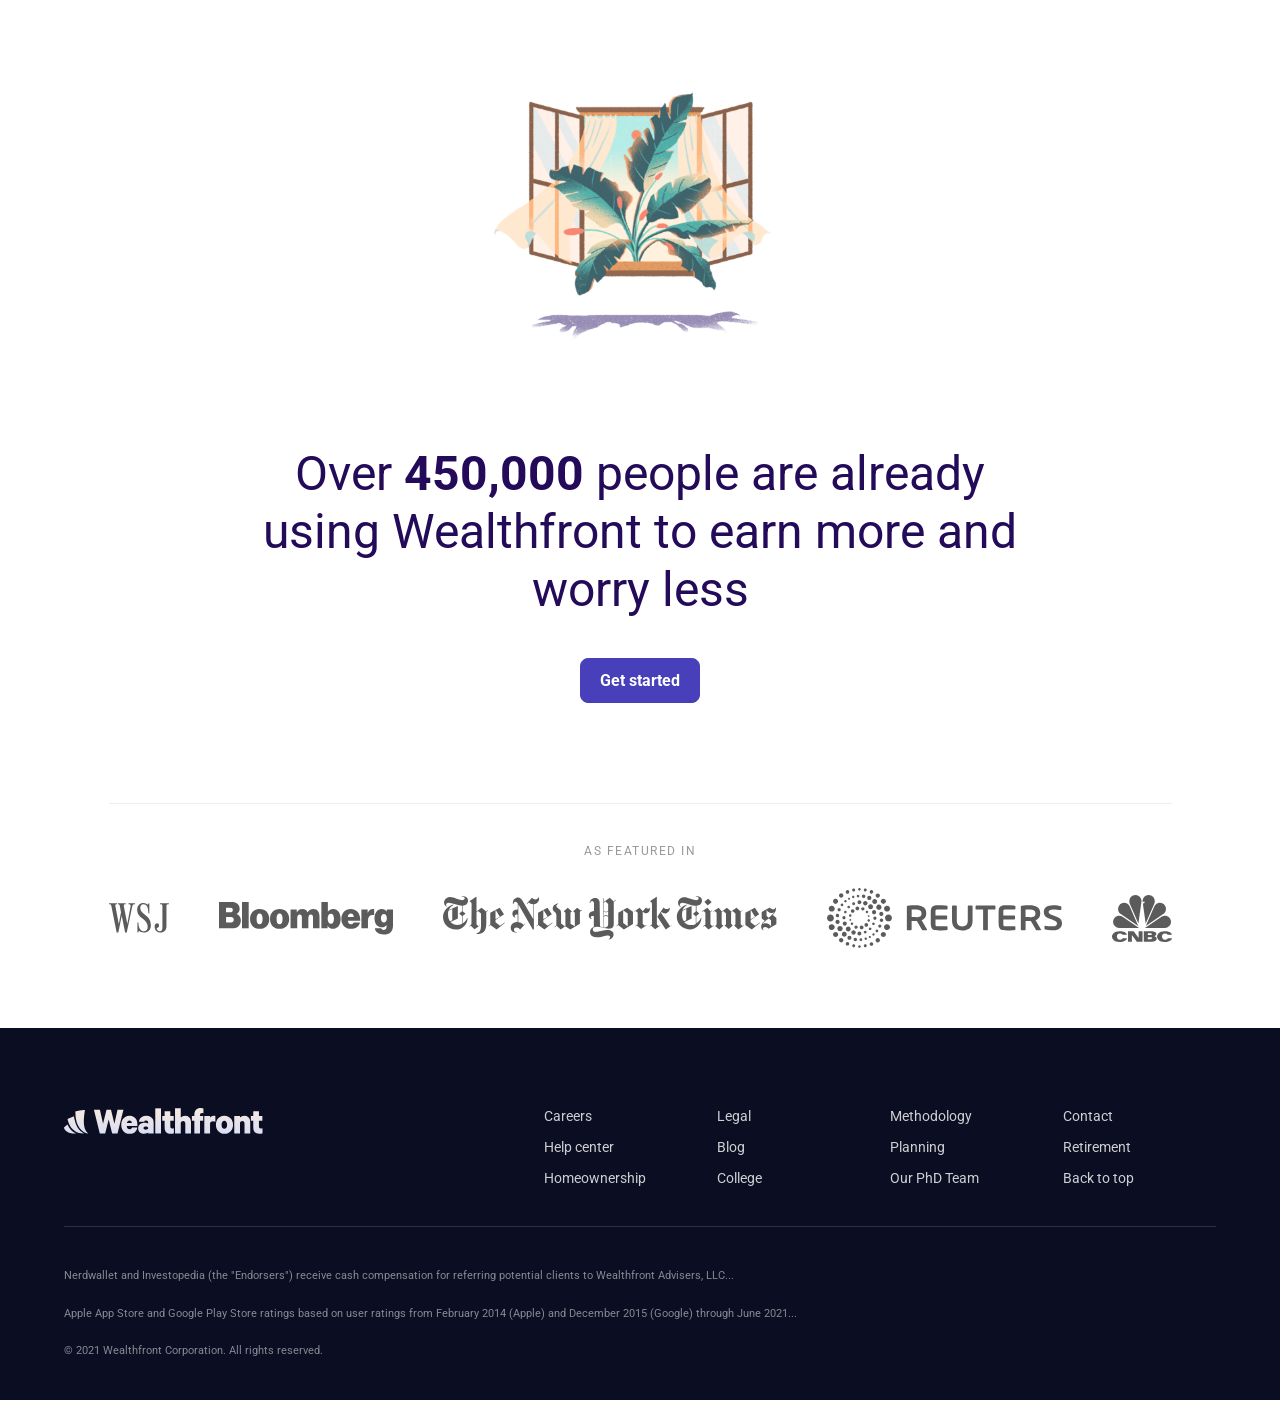
==== commit 5fa00e44: "адаптив с бургером" ====
--- a/index.html
+++ b/index.html
@@ -6,7 +6,7 @@
     <link rel="stylesheet" href="css/main.css" />
     <title>Wealthfront</title>
   </head>
-  
+
   <body>
     <div class="grid-container">
       <header class="header">
@@ -16,27 +16,34 @@
               <img src="img/logosvg.svg" alt="Логотип" />
             </a>
           </div>
-            <ul class="nav-menu">
-              <li><a href="#" class="nav-item">Invest</a></li>
-              <li><a href="#" class="nav-item">Cash</a></li>
-              <li><a href="#" class="nav-item">Borrow</a></li>
-              <li><a href="#" class="nav-item">Blog</a></li>
-            </ul>
-            <div class="auth-group">
+          <ul class="nav-menu">
+            <li><a href="#" class="nav-item">Invest</a></li>
+            <li><a href="#" class="nav-item">Cash</a></li>
+            <li><a href="#" class="nav-item">Borrow</a></li>
+            <li><a href="#" class="nav-item">Blog</a></li>
+            <li class="mobile-auth">
               <button class="btn-nav btn-login">Log in</button>
               <button class="btn-nav btn-get-started">Get started</button>
-            </div>
-          
-           <!-- Кнопка бургера (три полоски) -->
-          <button class="burger-btn" aria-label="Открыть меню">
-            <span></span>
-            <span></span>
-            <span></span>
+            </li>
+          </ul>
+          <div class="auth-group">
+            <button class="btn-nav btn-login">Log in</button>
+            <button class="btn-nav btn-get-started">Get started</button>
+          </div>
+
+          <!-- Кнопка бургер-меню -->
+          <button
+            class="burger-btn"
+            aria-label="Открыть меню"
+            aria-expanded="false"
+          >
+            <span class="burger-line"></span>
+            <span class="burger-line"></span>
+            <span class="burger-line"></span>
           </button>
         </nav>
-        
       </header>
-  
+
       <main>
         <section class="hero-section">
           <div class="container hero-container">
@@ -56,97 +63,97 @@
             </div>
           </div>
         </section>
-  
+
         <section class="trust-bar">
-            <div class="container trust-wrapper">
-              <div class="trust-item">
-                <img
-                  class="logo"
-                  src="img/nerdwallet-logo.svg"
-                  alt="NerdWallet"
-                />
-                <p class="stat-label">Best Robo-advisor, 2019<sup>1</sup></p>
-                <p class="stat-label">
-                  Best Cash Management App, 2020<sup>1</sup>
-                </p>
-              </div>
-              <div class="trust-item">
-                <img
-                  class="logo"
-                  src="img/investopedia-logo.svg"
-                  alt="Investopedia"
-                />
-                <span class="stat-label"
-                  >Best Robo-advisor, 2020<sup>1</sup></span>
-                
-              </div>
-              <div class="trust-item">
-                <span class="stat-value">450K+</span>
-                <span class="stat-label">Trusted clients</span>
-              </div>
-              <div class="trust-item">
-                <span class="stat-value">$26B+</span>
-                <span class="stat-label">In client funds</span>
-              </div>
-              <div class="trust-item">
-                <div class="rating">
-                  <span class="stat-value">4.9</span>
-                  <img src="img/star.svg" alt="Star" />
-                </div>
-                <span class="stat-label">Apple App Store<sup>2</sup></span>
-              </div>
-              <div class="trust-item">
-                <div class="rating">
-                  <span class="stat-value">4.5</span>
-                  <img src="img/star.svg" alt="Star" />
-                </div>
-                <span class="stat-label">Google Play Store<sup>2</sup></span>
-              </div>
-            </div>
-        
-        </section>
-  
+          <div class="container trust-wrapper">
+            <div class="trust-item">
+              <img
+                class="logo"
+                src="img/nerdwallet-logo.svg"
+                alt="NerdWallet"
+              />
+              <p class="stat-label">Best Robo-advisor, 2019<sup>1</sup></p>
+              <p class="stat-label">
+                Best Cash Management App, 2020<sup>1</sup>
+              </p>
+            </div>
+            <div class="trust-item">
+              <img
+                class="logo"
+                src="img/investopedia-logo.svg"
+                alt="Investopedia"
+              />
+              <span class="stat-label"
+                >Best Robo-advisor, 2020<sup>1</sup></span
+              >
+            </div>
+            <div class="trust-item">
+              <span class="stat-value">450K+</span>
+              <span class="stat-label">Trusted clients</span>
+            </div>
+            <div class="trust-item">
+              <span class="stat-value">$26B+</span>
+              <span class="stat-label">In client funds</span>
+            </div>
+            <div class="trust-item">
+              <div class="rating">
+                <span class="stat-value">4.9</span>
+                <img src="img/star.svg" alt="Star" />
+              </div>
+              <span class="stat-label">Apple App Store<sup>2</sup></span>
+            </div>
+            <div class="trust-item">
+              <div class="rating">
+                <span class="stat-value">4.5</span>
+                <img src="img/star.svg" alt="Star" />
+              </div>
+              <span class="stat-label">Google Play Store<sup>2</sup></span>
+            </div>
+          </div>
+        </section>
+
         <section class="features-section">
           <div class="container feature-container">
-              <div class="feature-row">
-                <div class="feature-text">
-                  <h2>Investing isn’t easy. We just make it feel that way.</h2>
-                  <p>
-                    Let us customize a portfolio just for you or build it
-                    yourself, and our powerful automation will make the most of
-                    your investments, optimizing your performance and helping
-                    lower your taxes.
-                  </p>
-                  <div class="feature-buttons">
-                    <button class="btn-nav btn-get-started">
-                      Start investing
-                    </button>
-                    <span><a href="#" class="link-more">Learn more</a></span>
-                  </div>
-                </div>
-                <div class="feature-visual">
-                  <img
-                    class="floating-img"
-                    src="img/smartphone-1.png"
-                    alt="Wealthfront App"
-                  />
-                </div>
-              </div>
-          </div>
-        <div class="container feature-container">
-              <div class="feature-row reverse">
-                <div class="feature-text">
-                  <h2>Everyday cash, designed to build long-term wealth.</h2>
-                  <p>
-                    One account for all your cash. Earn more on your savings and
-                    spend less on fees.
-                  </p>
-                  <div class="feature-buttons">
-                    <button class="btn-nav btn-get-started">Open account</button> 
-                    <span><a href="#" class="link-more">Learn more</a></span>
-                  </div>
-                </div>
-                <div class="feature-visual">
+            <div class="feature-row">
+              <div class="feature-text">
+                <h2>Investing isn’t easy. We just make it feel that way.</h2>
+                <p>
+                  Let us customize a portfolio just for you or build it
+                  yourself, and our powerful automation will make the most of
+                  your investments, optimizing your performance and helping
+                  lower your taxes.
+                </p>
+                <div class="feature-buttons">
+                  <button class="btn-nav btn-get-started">
+                    Start investing
+                  </button>
+                  <span><a href="#" class="link-more">Learn more</a></span>
+                </div>
+              </div>
+              <div class="feature-visual">
+                <img
+                  class="floating-img"
+                  src="img/smartphone-1.png"
+                  alt="Wealthfront App"
+                />
+              </div>
+            </div>
+          </div>
+          <div class="container feature-container">
+            <div class="feature-row reverse">
+              <div class="feature-text">
+                <h2>Everyday cash, designed to build long-term wealth.</h2>
+                <p>
+                  One account for all your cash. Earn more on your savings and
+                  spend less on fees.
+                </p>
+                <div class="feature-buttons">
+                  <button class="btn-nav btn-get-started">Open account</button>
+                  <span><a href="#" class="link-more">Learn more</a></span>
+                </div>
+              </div>
+              <div class="feature-visual">
+                <div class="visual-wrapper">
                   <img
                     src="img/visacard.png"
                     alt="Wealthfront Card"
@@ -157,28 +164,28 @@
                     alt="Wealthfront Card"
                     class="phone-img"
                   />
-                  
-                </div>
-              </div>
-            </div>
+                </div>
+              </div>
+            </div>
+          </div>
         </section>
         <section class="relax-section">
           <div class="container relax-wrapper">
-              <div class="relax-content">
-                <h2>Saving and investing. All while you’re relaxing.</h2>
-                <p>
-                  Tell us what you’re saving for, and we’ll automatically set
-                  aside extra cash to hit your goals. And since we connect with
-                  all your accounts, you only need one app to watch your wealth
-                  grow.
-                </p>
-              </div>
-              <div class="relax-visual">
-                <img src="img/relax-img.png" alt="Relax" />
-              </div>
-          </div>
-        </section>
-  
+            <div class="relax-content">
+              <h2>Saving and investing. All while you’re relaxing.</h2>
+              <p>
+                Tell us what you’re saving for, and we’ll automatically set
+                aside extra cash to hit your goals. And since we connect with
+                all your accounts, you only need one app to watch your wealth
+                grow.
+              </p>
+            </div>
+            <div class="relax-visual">
+              <img src="img/relax-img.png" alt="Relax" />
+            </div>
+          </div>
+        </section>
+
         <section class="testimonials-section">
           <div class="container">
             <div class="testimonials-grid">
@@ -191,16 +198,16 @@
                 </blockquote>
                 <cite class="testimonial-author">Joshua B</cite>
               </div>
-  
+
               <div class="testimonial-card">
                 <span class="testimonial-label">Testimonial</span>
                 <blockquote class="testimonial-text">
-                  <strong>Wealthfront</strong> is the first thing in my life that
-                  actually motivated me to save money.
+                  <strong>Wealthfront</strong> is the first thing in my life
+                  that actually motivated me to save money.
                 </blockquote>
                 <cite class="testimonial-author">Isidore</cite>
               </div>
-  
+
               <div class="testimonial-card">
                 <span class="testimonial-label">Testimonial</span>
                 <blockquote class="testimonial-text">
@@ -211,14 +218,14 @@
             </div>
           </div>
         </section>
-  
+
         <section class="cta-section">
           <div class="container">
             <div class="cta-inner">
               <div class="cta-illustration">
                 <img src="img/window-plant.png" alt="Relaxing atmosphere" />
               </div>
-  
+
               <div class="cta-content">
                 <h2>
                   Over <strong>450,000</strong> people are already using
@@ -226,7 +233,7 @@
                 </h2>
                 <button class="btn-nav btn-get-started">Get started</button>
               </div>
-  
+
               <div class="featured-in">
                 <span class="featured-label">As featured in</span>
                 <div class="press-logos">
@@ -241,66 +248,65 @@
           </div>
         </section>
       </main>
-  
+
       <footer class="footer">
         <!-- <div class="container"> -->
-          <div class="footer-inner">
-            <div class="footer-top">
-              <div class="footer-brand">
-                <img
-                  src="img/logo-white.svg"
-                  alt="Wealthfront"
-                  class="footer-logo"
-                />
-              </div>
-  
-              <nav class="footer-nav">
-                <div class="footer-column">
-                  <a href="#">Careers</a>
-                  <a href="#">Help center</a>
-                  <a href="#">Homeownership</a>
-                </div>
-                <div class="footer-column">
-                  <a href="#">Legal</a>
-                  <a href="#">Blog</a>
-                  <a href="#">College</a>
-                </div>
-                <div class="footer-column">
-                  <a href="#">Methodology</a>
-                  <a href="#">Planning</a>
-                  <a href="#">Our PhD Team</a>
-                </div>
-                <div class="footer-column">
-                  <a href="#">Contact</a>
-                  <a href="#">Retirement</a>
-                  <a href="#" class="back-to-top">Back to top</a>
-                </div>
-              </nav>
-            </div>
-  
-            <hr class="footer-divider" />
-  
-            <div class="footer-bottom">
-              <p>
-                Nerdwallet and Investopedia (the "Endorsers") receive cash
-                compensation for referring potential clients to Wealthfront
-                Advisers, LLC...
-              </p>
-              <p>
-                Apple App Store and Google Play Store ratings based on user
-                ratings from February 2014 (Apple) and December 2015 (Google)
-                through June 2021...
-              </p>
-              <p class="copyright">
-                © 2021 Wealthfront Corporation. All rights reserved.
-              </p>
-            </div>
-          </div>
-        
+        <div class="footer-inner">
+          <div class="footer-top">
+            <div class="footer-brand">
+              <img
+                src="img/logo-white.svg"
+                alt="Wealthfront"
+                class="footer-logo"
+              />
+            </div>
+
+            <nav class="footer-nav">
+              <div class="footer-column">
+                <a href="#">Careers</a>
+                <a href="#">Help center</a>
+                <a href="#">Homeownership</a>
+              </div>
+              <div class="footer-column">
+                <a href="#">Legal</a>
+                <a href="#">Blog</a>
+                <a href="#">College</a>
+              </div>
+              <div class="footer-column">
+                <a href="#">Methodology</a>
+                <a href="#">Planning</a>
+                <a href="#">Our PhD Team</a>
+              </div>
+              <div class="footer-column">
+                <a href="#">Contact</a>
+                <a href="#">Retirement</a>
+                <a href="#" class="back-to-top">Back to top</a>
+              </div>
+            </nav>
+          </div>
+
+          <hr class="footer-divider" />
+
+          <div class="footer-bottom">
+            <p>
+              Nerdwallet and Investopedia (the "Endorsers") receive cash
+              compensation for referring potential clients to Wealthfront
+              Advisers, LLC...
+            </p>
+            <p>
+              Apple App Store and Google Play Store ratings based on user
+              ratings from February 2014 (Apple) and December 2015 (Google)
+              through June 2021...
+            </p>
+            <p class="copyright">
+              © 2021 Wealthfront Corporation. All rights reserved.
+            </p>
+          </div>
+        </div>
+
         <!-- </div> -->
       </footer>
     </div>
     <script src="js/menu.js"></script>
   </body>
 </html>
-
--- a/css/main.css
+++ b/css/main.css
@@ -1,260 +1,343 @@
 html {
-    box-sizing: border-box;
+  box-sizing: border-box;
 }
 
 *,
 *::before,
 *::after {
-    box-sizing: inherit;
+  box-sizing: inherit;
 }
 
 :root {
-    --color-primary-dark: #230b59;  /* Глубокий фиолетовый для текста */
-    --color-accent: #4840bb;        /* Яркий фиолетовый для кнопок */
-    --color-accent-darker: #3b32a8;  /* Акцентный для :hover */
-    --color-white: #fff;            /* Чистый белый */
-    --color-border-light:#0000000d;
-    --max-width: 1440px;
-    --header-height: 96px;
-    --transition: all 0.3s ease;
+  --color-primary-dark: #230b59;
+  /* Глубокий фиолетовый для текста */
+  --color-accent: #4840bb;
+  /* Яркий фиолетовый для кнопок */
+  --color-accent-darker: #3b32a8;
+  /* Акцентный для :hover */
+  --color-white: #fff;
+  /* Чистый белый */
+  --color-border-light: #0000000d;
+  --max-width: 1440px;
+  --header-height: 96px;
+  --transition: all 0.3s ease;
 }
 
 @font-face {
-    font-family: "Roboto";
-    src: url("../fonts/Roboto-Regular.woff2") format("woff2");
-    font-weight: 400;
-    font-style: normal;
-    font-display: swap;
+  font-family: "Roboto";
+  src: url("../fonts/Roboto-Regular.woff2") format("woff2");
+  font-weight: 400;
+  font-style: normal;
+  font-display: swap;
 }
 
 @font-face {
-    font-family: "Roboto";
-    src: url("../fonts/Roboto-Bold.woff2") format("woff2");
-    font-weight: 700;
-    font-style: normal;
-    font-display: swap;
+  font-family: "Roboto";
+  src: url("../fonts/Roboto-Bold.woff2") format("woff2");
+  font-weight: 700;
+  font-style: normal;
+  font-display: swap;
 }
 
 body {
-    max-width: var(--max-width);
-    width: 100%;
-    margin: 0 auto;
-    padding: 0 24px;
-    font-family: "Roboto", -apple-system, sans-serif;
-    color: var(--color-primary-dark);
-    -webkit-font-smoothing: antialiased;
-    text-rendering: optimizeLegibility;
+  max-width: var(--max-width);
+  width: 100%;
+  margin-inline: auto;
+  /* padding: 0 24px; */
+  font-family: "Roboto", -apple-system, sans-serif;
+  color: var(--color-primary-dark);
+  -webkit-font-smoothing: antialiased;
+  text-rendering: optimizeLegibility;
+}
+
+main {
+  flex: 1;
+  min-width: 0;
 }
 
 .grid-container {
-    display: grid;
-    width: 100%;
-    max-width: 1312px;
-    /*padding-inline: 20px;  Безопасные отступы от краев экрана на мобильных устройствах */
-    grid-template-rows: auto;
-    gap: 0; /* Убираем отступы между секциями, если они есть */
-    margin-inline: auto; /* Главные свойства для вертикального центрирования: */
-    min-height: 100vh; /* Растягивает контейнер минимум на 100% высоты экрана */
-    align-content: center; /* Сработает, если высота всей страницы меньше высоты экрана */
+  display: grid;
+  width: 100%;
+  max-width: 1312px;
+  grid-template-columns: minmax(0, 1fr);
+  /*padding-inline: 24px;  Безопасные отступы от краев экрана на мобильных устройствах*/
+  grid-template-rows: auto;
+  gap: 0;
+  /* Убираем отступы между секциями, если они есть */
+  margin-inline: auto;
+  /* Главные свойства для вертикального центрирования: */
+  min-height: 100vh;
+  /* Растягивает контейнер минимум на 100% высоты экрана */
+  align-content: center;
+  /* Сработает, если высота всей страницы меньше высоты экрана */
 }
 
 .container {
-    width: 100%;
-    margin: 0 auto;
-    padding: 0 24px;
+  width: 100%;
+  max-width: 1312px;
+  margin-inline: auto;
+  padding: 0 24px;
 }
 
 .header {
-    width: 100%;
-    height: var(--header-height);
-    background-color: var(--color-white);
-    display: grid;
-    align-content: center;
-    border-bottom: 1px solid var(--color-border-light);
+  width: 100%;
+  height: var(--header-height);
+  background-color: var(--color-white);
+  display: grid;
+  align-content: center;
+  border-bottom: 1px solid var(--color-border-light);
 }
 
 .nav-container {
-   display: grid;
-   grid-template-columns: auto 1fr auto;
-   align-items: center;
+  display: grid;
+  grid-template-columns: auto 1fr auto;
+  align-items: center;
 }
 
 /* Стили для списка ссылок */
 .nav-menu {
-    justify-self: center;
-    display: flex;
-    list-style: none; /* Убираем маркеры (точки) */
-    margin: 0;
-    padding: 0;
-    gap: 32px; /* Расстояние между элементами списка */
+  justify-self: center;
+  display: flex;
+  list-style: none;
+  /* Убираем маркеры (точки) */
+  margin: 0;
+  padding: 0;
+  gap: 32px;
+  /* Расстояние между элементами списка */
 }
 
 /* Стили каждой ссылки */
 .nav-item {
-    text-decoration: none;
-    font-size: 16px;
-    font-weight: 400;
-    line-height: 1.25;
-    color: var(--color-primary-dark);
-    position: relative;
-    transition: color 0.2s ease;
-    display: block; /* Делаем область клика корректной */
+  text-decoration: none;
+  font-size: 16px;
+  font-weight: 400;
+  line-height: 1.25;
+  color: var(--color-primary-dark);
+  position: relative;
+  transition: color 0.2s ease;
+  display: block;
+  /* Делаем область клика корректной */
 }
 
 /* Эффект при наведении */
 .nav-item:hover {
-    color: var(--color-accent); /* rgba(72, 64, 187, 1) */
+  color: var(--color-accent);
 }
 
 /* Опционально: подчеркивание, которое появляется плавно */
 .nav-item::after {
-    content: '';
-    position: absolute;
-    width: 0;
-    height: 2px;
-    bottom: 0;
-    left: 0;
-    background-color: var(--color-accent);
-    transition: width 0.3s ease;
+  content: '';
+  position: absolute;
+  width: 0;
+  height: 2px;
+  bottom: 0;
+  left: 0;
+  background-color: var(--color-accent);
+  transition: width 0.3s ease;
 }
 
 .nav-item:hover::after {
-    width: 100%;
+  width: 100%;
+}
+
+.mobile-auth {
+  display: none;
 }
 
 /* Контейнер для кнопок */
 .auth-group {
-    display: flex;
-    align-items: center;
-    gap: 12px; /* Расстояние между кнопками */
+  display: flex;
+  align-items: center;
+  gap: 12px;
+  /* Расстояние между кнопками */
 }
 
 /* Общие стили для обеих кнопок */
 .btn-nav {
-    padding: 10px 24px;
-    border-radius: 8px; /* Скругление из макета */
-    font-size: 16px;
-    font-weight: 700;
-    cursor: pointer;
-    transition: background-color 0.2s ease-in-out, color 0.2s ease-in-out, border-color 0.2s ease-in-out, box-shadow 0.2s ease-in-out;
-    font-family: inherit;
-    display: inline-flex;
-    align-items: center;
-    justify-content: center;
-    text-decoration: none;
+  padding: 10px 24px;
+  border-radius: 8px;
+  /* Скругление из макета */
+  font-size: 16px;
+  font-weight: 700;
+  cursor: pointer;
+  transition: background-color 0.2s ease-in-out, color 0.2s ease-in-out, border-color 0.2s ease-in-out, box-shadow 0.2s ease-in-out;
+  font-family: inherit;
+  display: inline-flex;
+  align-items: center;
+  justify-content: center;
+  text-decoration: none;
 }
 
 /* Кнопка "Log in" (Прозрачная с рамкой) */
 .btn-login {
-    background-color: transparent;
-    color: var(--color-accent); /* rgba(72, 64, 187, 1) */
-    border: 1.5px solid var(--color-accent);
+  background-color: transparent;
+  color: var(--color-accent);
+  /* rgba(72, 64, 187, 1) */
+  border: 1.5px solid var(--color-accent);
 }
 
 .btn-login:hover {
-    background-color: rgba(72, 64, 187, 0.05); /* Легкий оттенок при наведении */
+  background-color: rgba(72, 64, 187, 0.05);
+  /* Легкий оттенок при наведении */
 }
 
 /* Кнопка "Get started" (Залитая) */
 .btn-get-started {
-    background-color: var(--color-accent); /* rgba(72, 64, 187, 1) */
-    color: var(--color-white); /* rgba(255, 255, 255, 1) */
-    border: 1.5px solid var(--color-accent);
-    width: 120px; /* Фиксированная ширина для единообразия */
-    height: 45px; /* Фиксированная высота для единообразия */
-    white-space: nowrap;
+  background-color: var(--color-accent);
+  /* rgba(72, 64, 187, 1) */
+  color: var(--color-white);
+  /* rgba(255, 255, 255, 1) */
+  border: 1.5px solid var(--color-accent);
+  width: 120px;
+  /* Фиксированная ширина для единообразия */
+  height: 45px;
+  /* Фиксированная высота для единообразия */
+  white-space: nowrap;
 }
 
 .btn-get-started:hover {
-    background-color: var(--color-accent-darker); /* Чуть темнее при наведении */
-    border-color: var(--color-accent-darker);
-    box-shadow: 0 4px 12px rgba(72, 64, 187, 0.2); /* Мягкая тень */
+  background-color: var(--color-accent-darker);
+  /* Чуть темнее при наведении */
+  border-color: var(--color-accent-darker);
+  box-shadow: 0 4px 12px rgba(72, 64, 187, 0.2);
+  /* Мягкая тень */
+}
+
+.burger-btn {
+    display: none;
+    flex-direction: column;
+    justify-content: space-between;
+    width: 24px;
+    height: 18px;
+    background: transparent;
+    border: none;
+    cursor: pointer;
+    padding: 0;
+    z-index: 1001; /* Чтобы кнопка была поверх открытого меню */
+}
+
+.burger-line {
+    width: 100%;
+    height: 2px;
+    background-color: var(--color-primary-dark);
+    transition: transform 0.3s ease, opacity 0.3s ease;
+}
+
+/* Анимация превращения иконки в крестик (при классе .active) */
+.burger-btn.active .burger-line:nth-child(1) {
+    transform: translateY(8px) rotate(45deg);
+}
+
+.burger-btn.active .burger-line:nth-child(2) {
+    opacity: 0;
+}
+
+.burger-btn.active .burger-line:nth-child(3) {
+    transform: translateY(-8px) rotate(-45deg);
 }
 
 .hero-section {
-    background-color: var(--color-white);
-    width: 100%;
-    margin-top: 0; /* Убираем верхний отступ от навигационной панели */
+  background-color: var(--color-white);
 }
 
 .hero-container {
-    display: grid;
-    grid-template-columns: 745px 567px;
-    align-items: center;
-    min-height: 560px;
-    margin: 0 auto;
-    background-color: var(--color-white);
+  display: grid;
+  grid-template-columns: 1.3fr 1fr;
+  align-items: center;
+  min-height: 560px;
+  max-width: 1312px;
+  gap: 48px;
+  width: 100%;
+  margin: 0 auto;
+  background-color: var(--color-white);
 }
 
 /* Добавляем обертку для картинки, чтобы flex работал корректно */
 .hero-image {
-    width: 745px; /* Фиксированная ширина по макету */
-    height: 560px; /* Фиксированная высота по макету, чтобы img заполнил блок */
-    display: flex;
-    justify-content: center;
+  width: 100%;
 }
 
 .hero-image img {
-    width: 100%;
-    height: 100%;
-    max-height: 560px;
-    object-fit: cover; /* Фото заполняет блок без искажений */
-    border-radius: 12px; /* Опционально: скругление как в современном дизайне */
+  display: block; /*убирает лишний отступ у картинок*/
+  width: 100%;
+  height: auto;
+  max-height: 560px;
+  object-fit: cover;
+  /* Фото заполняет блок без искажений */
+  border-radius: 12px;
+  /* Опционально: скругление как в современном дизайне */
 }
 
 .hero-content {
-    display: flex;
-    flex-direction: column;
-    justify-content: center;
-    margin-left: 48px;
+  display: flex;
+  flex-direction: column;
+  justify-content: center;
+  /* margin-left: 48px; */
 }
 
 .hero-content-inner {
-    display: flex;
-    flex-direction: column;
-    width: 100%;
-    max-width: 480px; /* Оптимальная ширина для чтения, вместо жестких 352px */
+  display: flex;
+  flex-direction: column;
+  width: 100%;
+  max-width: 352px;
+  /* Оптимальная ширина для чтения, вместо жестких 352px */
 }
 
 .content-title h1 {
   font-size: 50px;
   font-weight: 400;
   line-height: 1.2;
-  color: var(--color-primary-dark);   /* Темно-фиолетовый как в Wealthfront */
+  color: var(--color-primary-dark);
+  /* Темно-фиолетовый как в Wealthfront */
   margin-bottom: 40px;
 }
 
 .content-text {
-    font-size: 15px; /* Немного крупнее для читабельности */
-    line-height: 1.5;
-    margin-bottom: 40px;
-    width: 100%;
-    max-width: 300px; /* Ограничиваем длину строки */
+  font-size: 15px;
+  /* Немного крупнее для читабельности */
+  line-height: 1.5;
+  margin-bottom: 40px;
+  width: 100%;
+  max-width: 300px;
+  /* Ограничиваем длину строки */
 }
 
 
 .trust-bar {
-  border-top: 1px solid #eee;    /* Тонкая линия сверху, если нужно */
-  width: 100%;              /* Ограничиваем общую ширину */
-}
+  border-top: 1px solid #eee;
+  /* Тонкая линия сверху, если нужно */
+}
+
 .trust-wrapper {
-    display: grid;
-    grid-template-columns: repeat(6, auto);
-    justify-content: space-between;
-    align-items: end;
-    padding: 32px 24px; /* Отступы сверху и снизу*/ 
-    min-height: 71px; /* Фиксированная высота для всех элементов, чтобы они были на одной линии */
+  display: grid;
+  grid-template-columns: repeat(6, minmax(0, auto));
+  justify-content: center;
+  justify-items: center;
+  align-items: end;
+  gap: 24px 32px;
+  padding: 32px 24px;
+  /* Отступы сверху и снизу */
+  min-height: 71px;
+  /* Фиксированная высота для всех элементов, чтобы они были на одной линии */
+  margin: 0 auto;
+  max-width: 1152px;
+  width: 100%;
 }
 
 .trust-item {
   display: flex;
-  flex-direction: column;         /* Текст под логотипом/цифрой */
-  gap: 8px;                       /* Расстояние между элементами внутри */
+  flex-direction: column;
+  /* Текст под логотипом/цифрой */
+  gap: 8px;
+  /* Расстояние между элементами внутри */
+  align-items: center;
+  text-align: center;
 }
 
 /* Стили для логотипов */
-.logo img{
-  height: 25px;                   /* Фиксируем высоту для ровности ряда */
+.logo img {
+  height: 25px;
+  /* Фиксируем высоту для ровности ряда */
   width: auto;
   margin-bottom: 5px;
   text-align: left;
@@ -275,7 +358,7 @@
   /* color: #230B59; */
   line-height: 1.2;
   margin: 0;
-} 
+}
 
 /* Маленькие цифры сносок */
 sup {
@@ -283,317 +366,378 @@
   margin-left: 2px;
 }
 
-  /* Секция с фичами (три блока с текстом и картинкой) */
+/* Секция с фичами (три блока с текстом и картинкой) */
 
 .features-section {
-    background-color: var(--color-white);
+  background-color: var(--color-white);
 }
 
 .feature-container {
-    display: flex;
-    align-items: center; /* Центрирование по вертикали */
-    width: 100%;
-    max-width: 1152px; /* Тот самый размер из макета */
-    min-height: 750px;
-    padding: 0;   /*Внутренние отступы для мобильных cancel*/
+  display: flex;
+  align-items: center;
+  /* Центрирование по вертикали */
+  width: 100%;
+  max-width: 1152px;
+  /* Тот самый размер из макета */
+  /* min-height: 750px; */
+  padding: 0 24px;
+  
 }
 
 .feature-row {
-    display: flex;
-    justify-content: space-between;
-    align-items: center; /* Центрирование по вертикали */
-    width: 100%;
-    max-width: 1152px;
-    min-height: 750px;
-    
-    /*padding: 0 24px;  Внутренние отступы для мобильных */
+  display: flex;
+  justify-content: space-between;
+  align-items: center;
+  gap: clamp(24px, 4vw, 48px);
+  min-width: 0;
+  /* Центрирование по вертикали */
+  width: 100%;
+  max-width: 1152px;
+  /* min-height: 750px; */
+
+  /*padding: 0 24px;  Внутренние отступы для мобильных */
 }
 
 .feature-row .feature-text {
-    margin: 0;
-    display: flex;
-    flex-direction: column;
-    align-items: flex-start;
-    justify-content: space-between;
-    width: 100%;
-    max-width: 363px;
-    min-height: 425px;
-}
+  /* margin: 0; */
+  /* margin-left: 24px; */
+  flex: 0 1 352px;
+  min-width: 0;
+  display: flex;
+  flex-direction: column;
+  align-items: flex-start;
+  justify-content: space-between;
+  width: 100%;
+  max-width: 352px;
+  /* min-height: 425px; */
+}
+
 .feature-text h2 {
-    font-size: 56px;
-    font-weight: 400;
-    line-height: 1.0;
-    color: var(--color-primary-dark);
-    margin: 0;
+  font-size: 56px;
+  font-weight: 400;
+  line-height: 1.0;
+  color: var(--color-primary-dark);
+  margin: 0;
 }
 
 .feature-text p {
-    font-size: 17px;
-    font-weight: 400;
-    line-height: 1.1;
-    margin-bottom: 40px;
-    color: var(--color-primary-dark);
-}
+  font-size: 17px;
+  font-weight: 400;
+  line-height: 1.1;
+  margin-bottom: 40px;
+  color: var(--color-primary-dark);
+}
+
 .feature-row .feature-visual {
-    width: 100%; 
-    max-width: 790px;
-    min-height: 750px;
-    position: relative; /* КРИТИЧНО: Теперь .card-img будет позиционироваться внутри этого блока */
-    display: flex;
-    align-items: center; /* Центрируем содержимое по вертикали */
-    justify-content: flex-end; /* Прижимаем телефон к правому краю */
+  flex: 1 1 0;
+  min-width: 0;
+  width: 100%;
+  max-width: 790px;
+  /* min-height: 750px; */
+  position: relative;
+  /* КРИТИЧНО: Теперь .card-img будет позиционироваться внутри этого блока */
+  display: flex;
+  align-items: center;
+  /* Центрируем содержимое по вертикали */
+  justify-content: flex-end;
+  /* Прижимаем телефон к правому краю */
+}
+
+.floating-img {
+  display: block;
+  width: 100%;
+  max-width: 750px;
+  height: auto;
+  object-fit: contain;
 }
 
 .link-more {
-    color: var(--color-accent);
-    text-decoration: none;
-    font-weight: 700;
-    font-size: 15px;
-    margin-left: 52px;
+  color: var(--color-accent);
+  text-decoration: none;
+  font-weight: 700;
+  font-size: 15px;
+  margin-left: 52px;
 }
 
 .feature-row.reverse {
-    flex-direction: row-reverse;
+  flex-direction: row-reverse;
 }
 
 .feature-row.reverse .feature-visual {
-    max-width: 790px;
-    height: 700px;      /* Новая высота */
-    display: flex;
-    align-items: center;
-    justify-content: flex-start; /* Выравниваем содержимое по левому краю в реверсивном блоке */
-}
+  width: 100%;
+  max-width: 790px;
+  height: auto;
+  /* Новая высота */
+  display: flex;
+  align-items: center;
+  justify-content: flex-start;
+  /* Выравниваем содержимое по левому краю в реверсивном блоке */
+}
+
+.visual-wrapper {
+  /* margin-left: 24px; */
+  position: relative;
+  width: 100%;
+  max-width: 790px;
+  aspect-ratio: 790 / 700;
+}
+
 .feature-row.reverse .feature-text {
-    align-items: flex-start;  /*Выравниваем текст по правому краю в реверсивном блоке*/
-    max-width: 340px; /* Немного уменьшаем ширину текстового блока, чтобы он не был слишком широким */    
-}
+  /* margin-right: 24px; */
+  align-items: flex-start;
+  /*Выравниваем текст по правому краю в реверсивном блоке*/
+  max-width: 340px;
+  /* Немного уменьшаем ширину текстового блока, чтобы он не был слишком широким */
+}
+
+
 
 .phone-img {
+  position: absolute;
+  top: 50%;
+  right: 0;
   display: block;
-  width: auto;           /* Ширина будет подбираться автоматически */
+  width: 40.5%;
+  /* Ширина будет подбираться автоматически */
   height: auto;
-  max-width: 480px;        /* Ограничиваем ширину, чтобы телефон не был слишком большим */
-  max-height: 90%;       /* Ограничиваем высоту, чтобы телефон не упирался в края */
   object-fit: contain;
-  margin-left: auto;
+  transform: translateY(-50%);
 }
 
 .card-img {
-  position: absolute; /* Позволяет накладывать изображение */
-  top: 56%;           /* Центрируем по вертикали */
-  left: 32%;         /* Центрируем по горизонтали */
-  width: auto;
+  position: absolute;
+  /* Позволяет накладывать изображение */
+  top: 56%;
+  /* Центрируем по вертикали */
+  left: 32%;
+  /* Центрируем по горизонтали */
+  width: 60%;
   transform: translate(-50%, -50%) rotate(-11deg);
-  filter: drop-shadow(0 10px 20px rgba(0,0,0,0.2));
+  filter: drop-shadow(0 10px 20px rgba(0, 0, 0, 0.2));
 }
 
 /* Секция Relax*/
 
 .relax-section {
-    background-color: var(--color-accent); /* Твой rgba(72, 64, 187, 1) */
-    color: var(--color-white);
-    min-height: 576px;
-    overflow: hidden; /* Чтобы вылетающие элементы не создавали прокрутку */
+  background-color: var(--color-accent);
+  /* Твой rgba(72, 64, 187, 1) */
+  color: var(--color-white);
+  min-height: 576px;
+  overflow: hidden;
+  /* Чтобы вылетающие элементы не создавали прокрутку */
 }
 
 .relax-wrapper {
-    display: grid;
-    grid-template-columns: 1fr 1.2fr;
-    align-items: center;
-    min-height: 576px;
-    gap: 80px;
+  display: grid;
+  grid-template-columns: 1fr 1.2fr;
+  align-items: center;
+  min-height: 576px;
+  gap: 80px;
 }
 
 .relax-content {
-    flex: 1;
+  flex: 1;
 }
 
 .relax-content h2 {
-    font-size: 56px;
-    line-height: 1.1;
-    font-weight: 400;
-    margin-bottom: 24px;
-    
+  font-size: 56px;
+  line-height: 1.1;
+  font-weight: 400;
+  margin-bottom: 24px;
+
 }
 
 .relax-content p {
-    font-size: 18px;
-    line-height: 1.6;
-    opacity: 0.9;
-    max-width: 480px;
+  font-size: 18px;
+  line-height: 1.6;
+  opacity: 0.9;
+  max-width: 480px;
 }
 
 /* Графическая часть */
 .relax-visual {
-    flex: 1.2;
-    position: relative;
-    display: flex;
-    justify-content: flex-end;
-    align-self: flex-end;
-    align-items: flex-end; /* Добавьте это для прижимания к низу */
-}
-
- /* Секция с отзывами */
+  flex: 1.2;
+  position: relative;
+  display: flex;
+  justify-content: flex-end;
+  align-self: flex-end;
+  align-items: flex-end;
+  /* Добавьте это для прижимания к низу */
+}
+
+.relax-visual img {
+  max-width: 100%;
+  height: auto;
+  /* Чтобы картинка не растягивалась */
+  object-fit: contain;
+  /* Сохраняем пропорции */
+}
+
+/* Секция с отзывами */
 
 .testimonials-section {
-    background-color: var(--color-primary-dark); /* Темно-фиолетовый фон */
-    padding-bottom: 100px;
-    /* Оставляем место внизу для "вылета" карточек */
+  background-color: var(--color-primary-dark);
+  /* Темно-фиолетовый фон */
+  padding-bottom: 100px;
+  /* Оставляем место внизу для "вылета" карточек */
 }
 
 .testimonials-grid {
-    display: grid;
-    grid-template-columns: repeat(3, 1fr);
-    gap: 24px;
-    /* Сдвигаем всю сетку вниз, чтобы она наполовину вышла за пределы секции */
-    transform: translateY(150px); 
+  display: grid;
+  grid-template-columns: repeat(3, 1fr);
+  gap: 24px;
+  /* Сдвигаем всю сетку вниз, чтобы она наполовину вышла за пределы секции */
+  transform: translateY(150px);
 }
 
 .testimonial-card {
-    flex: 1;
-    background: white;
-    padding: 40px;
-    border-radius: 4px; /* На макете углы почти острые */
-    display: flex;
-    flex-direction: column;
-    min-height: 300px;
-    box-shadow: 0 20px 40px rgba(0,0,0,0.05);
+  flex: 1;
+  background: white;
+  padding: 40px;
+  border-radius: 4px;
+  /* На макете углы почти острые */
+  display: flex;
+  flex-direction: column;
+  min-height: 300px;
+  box-shadow: 0 20px 40px rgba(0, 0, 0, 0.05);
 }
 
 .testimonial-label {
-    font-size: 10px;
-    text-transform: uppercase;
-    letter-spacing: 1px;
-    color: #888;
-    margin-bottom: 24px;
+  font-size: 10px;
+  text-transform: uppercase;
+  letter-spacing: 1px;
+  color: #888;
+  margin-bottom: 24px;
 }
 
 .testimonial-text {
-    font-size: 24px;
-    line-height: 1.3;
-    color: var(--color-primary-dark);
-    margin: 0;
-    flex-grow: 1; /* Толкает имя автора вниз */
+  font-size: 24px;
+  line-height: 1.3;
+  color: var(--color-primary-dark);
+  margin: 0;
+  flex-grow: 1;
+  /* Толкает имя автора вниз */
 }
 
 .testimonial-text strong {
-    font-weight: 600;
+  font-weight: 600;
 }
 
 .testimonial-author {
-    font-style: normal;
-    font-size: 14px;
-    color: #666;
-    margin-top: 30px;
+  font-style: normal;
+  font-size: 14px;
+  color: #666;
+  margin-top: 30px;
 }
 
 
 /* секция — CTA (Call to Action) */
 
 .cta-section {
-    padding: 120px 0 80px; /* Большой отступ сверху, чтобы отделить от карточек отзывов */
-    text-align: center;
-    background-color: var(--color-white);
+  padding: 120px 0 80px;
+  /* Большой отступ сверху, чтобы отделить от карточек отзывов */
+  text-align: center;
+  background-color: var(--color-white);
 }
 
 .cta-inner {
-    max-width: 1152px;
-    margin: 0 auto;
-    display: flex;
-    flex-direction: column;
-    align-items: center;
-    justify-content: center;
+  max-width: 1152px;
+  margin: 0 auto;
+  display: flex;
+  flex-direction: column;
+  align-items: center;
+  justify-content: center;
 }
 
 /* Стили для иллюстрации */
 .cta-illustration {
-    margin-bottom: 60px;
+  margin-bottom: 60px;
 }
 
 .cta-illustration img {
-    max-width: 400px; /* Ограничиваем размер картинки */
-    height: auto;
+  max-width: 400px;
+  /* Ограничиваем размер картинки */
+  height: auto;
 }
 
 /* Контентная часть */
 .cta-content h2 {
-    font-size: 48px;
-    line-height: 1.2;
-    color: var(--color-primary-dark);
-    max-width: 800px; /* Чтобы заголовок не растягивался в одну длинную строку */
-    margin: 0 auto 40px;
-    font-weight: 400;
+  font-size: 48px;
+  line-height: 1.2;
+  color: var(--color-primary-dark);
+  max-width: 800px;
+  /* Чтобы заголовок не растягивался в одну длинную строку */
+  margin: 0 auto 40px;
+  font-weight: 400;
 }
 
 .cta-content h2 strong {
-    font-weight: 700;
+  font-weight: 700;
 }
 
 /* Логотипы прессы */
 .featured-in {
-    margin-top: 100px;
-    border-top: 1px solid #eee;  /*Тонкая линия разделения */
-    padding-top: 40px;
+  margin-top: 100px;
+  border-top: 1px solid #eee;
+  /*Тонкая линия разделения */
+  padding-top: 40px;
 }
 
 .featured-label {
-    display: block;
-    font-size: 12px;
-    text-transform: uppercase;
-    letter-spacing: 1.5px;
-    color: #999;
-    margin-bottom: 30px;
+  display: block;
+  font-size: 12px;
+  text-transform: uppercase;
+  letter-spacing: 1.5px;
+  color: #999;
+  margin-bottom: 30px;
 }
 
 .press-logos {
-    display: flex;
-    justify-content: center;
-    align-items: center;
-    gap: 50px;
-    flex-wrap: wrap; 
+  display: flex;
+  justify-content: center;
+  align-items: center;
+  gap: 50px;
+  flex-wrap: wrap;
 }
 
 .press-logos img {
-    /* height: 24px;  Выравниваем все логотипы по одной высоте  */
-    filter: grayscale(100%); 
-    opacity: 0.7;
-    transition: opacity 0.3s ease;
+  /* height: 24px;  Выравниваем все логотипы по одной высоте  */
+  filter: grayscale(100%);
+  opacity: 0.7;
+  transition: opacity 0.3s ease;
 }
 
 .press-logos img:hover {
-    opacity: 1;
+  opacity: 1;
 }
 
 /* Подвал */
-
 .footer {
-    background-color: #0b0e22; /* Очень темный синий из макета */
-    color: #ffffff;
-    padding: 80px 0 40px;
-}
-
-/* Центральный контейнер, задающий 12-колоночную сетку */
+  background-color: #0b0e22; /* Очень темный синий из макета */
+  color: #ffffff;
+  padding: 80px 0 40px;
+}
+
+/* Главный контейнер переведен на Flexbox */
 .footer-inner {
-  display: grid;
-  /* 12 равных колонок + боковые отступы (минимальные 20px, максимальные 1fr) */
-  grid-template-columns: minmax(20px, 1fr) repeat(12, minmax(0, 90px)) minmax(20px, 1fr);
-  gap: 20px;
-}
-
-/* Направляем контент строго внутрь 12 колонок (со 2-й по 14-ю линию) */
-.footer-top,
-.footer-divider,
-.footer-bottom {
-  grid-column: 2 / 14;
-}
-
-/* --- ВЕРХНЯЯ ЧАСТЬ --- */
+  display: flex;
+  flex-direction: column;
+  
+  max-width: 1200px; /* Ограничиваем максимальную ширину */
+  margin: 0 auto;    /* Центрируем контейнер по горизонтали */
+  padding: 0 24px;   /* Боковые безопасные отступы (заменяют трюк с minmax) */
+  
+  width: 100%;
+  box-sizing: border-box;
+}
+
+/* --- ВЕРХНЯЯ ЧАСТЬ (Остается Grid) --- */
 .footer-top {
   display: grid;
-  /* Внутри блока тоже делаем 12 колонок для точного совпадения с макетом */
   grid-template-columns: repeat(12, 1fr);
   gap: 20px;
   align-items: start;
+  width: 100%;
 }
 
 /* Логотип занимает первые 4 колонки */
@@ -601,13 +745,10 @@
   grid-column: 1 / 5;
 }
 
-
-
-/* Навигация занимает оставшиеся 8 колонок справа (с 5 по 13 линию) */
+/* Навигация занимает оставшиеся 8 колонок (с 5 по 13 линию) */
 .footer-nav {
   grid-column: 5 / 13;
   display: grid;
-  /* Делим эти 8 колонок на 4 равных столбца для ссылок */
   grid-template-columns: repeat(4, 1fr);
   gap: 20px;
 }
@@ -616,7 +757,7 @@
 .footer-column {
   display: flex;
   flex-direction: column;
-  gap: 15px; /* Отступы между ссылками по вертикали */
+  gap: 15px;
 }
 
 .footer-column a {
@@ -634,48 +775,68 @@
 /* Разделительная линия */
 .footer-divider {
   border: none;
-  border-top: 1px solid #ffffff;  
+  border-top: 1px solid rgba(255, 255, 255, 0.15); /* Прозрачная аккуратная линия */
   margin: 40px 0;
   width: 100%;
 }
 
-/* --- НИЖНЯЯ ЧАСТЬ (Юридический текст) --- */
+/* --- НИЖНЯЯ ЧАСТЬ (Остается Flexbox) --- */
 .footer-bottom {
   display: flex;
   flex-direction: column;
   gap: 20px;
+  width: 100%;
 }
 
 .footer-bottom p {
   font-size: 11px;
   line-height: 1.6;
-  opacity: 0.5; /* Делаем текст приглушенным, как в макете */
+  opacity: 0.5;
   margin: 0;
 }
 
 .copyright {
-    margin-top: 40px;
-    font-size: 12px;
-}
-
-/* адаптив с сопайлот */
+  margin-top: 20px;
+  font-size: 12px;
+}
+
+
+
+  /* ==========================================
+   АДАПТИВ (<= 1024px) - ПЕРЕСТРОЕНИЕ
+   ========================================== */
 
 @media (max-width: 1024px) {
+  .header {
+    height: auto;
+    padding-block: 20px;
+  }
+
+  /* Переводим в 1 колонку, где элементы встают друг под другом */
   .nav-container {
-    grid-template-columns: 1fr;
-    row-gap: 16px;
+    display: flex;
+    flex-direction: column;
     align-items: center;
+    gap: 16px;
+  }
+
+  /* 2. Центрируем логотип (он тоже первый элемент в сетке) */
+  .nav-logo {
+    justify-self: center;
   }
 
   .nav-menu {
     justify-self: center;
     flex-wrap: wrap;
     gap: 16px;
+    padding: 0;
+    /* Убираем стандартные отступы списка, если есть */
   }
 
   .auth-group {
     justify-self: center;
-    margin-top: 8px;
+    margin-top: 0;
+    /* margin лучше заменить на row-gap у родителя */
   }
 
   .hero-container {
@@ -690,16 +851,21 @@
     width: 100%;
     max-width: 760px;
     margin: 0 auto;
+    /* Центрирует блок hero-content по центру экрана */
   }
 
   .hero-content {
-    margin-left: 0;
-    align-items: center;
     text-align: center;
   }
 
   .hero-content-inner {
     max-width: 680px;
+    margin: 0 auto;
+    /* Центрируем внутренний блок */
+    display: flex;
+    flex-direction: column;
+    align-items: center;
+    /* Центрирует кнопку и текст по оси Y */
   }
 
   .content-title h1 {
@@ -714,13 +880,24 @@
   }
 
   .trust-wrapper {
+    /*display: grid;  Убедитесь, что grid включен */
     grid-template-columns: repeat(3, minmax(0, 1fr));
-    gap: 16px;
+    row-gap: 32px;
+    /* Увеличенный отступ между верхним и нижним рядом */
+    column-gap: 16px;
+    /* Отступ между колонками */
     padding: 24px 0;
+    justify-content: center;
+    justify-items: center;
   }
 
   .trust-item {
+    display: flex;
+    flex-direction: column;
     align-items: flex-start;
+    /* Теперь работает: выравнивает контент по левому краю */
+    gap: 8px;
+    /* Задает аккуратный отступ между логотипом/цифрой и текстом */
   }
 
   .feature-container {
@@ -736,6 +913,40 @@
     gap: 40px;
   }
 
+  .feature-row .feature-text {
+    flex: 0 1 auto;
+    width: 100%;
+    max-width: 680px;
+  }
+
+  .feature-row .feature-visual {
+    flex: 0 1 auto;
+    width: 100%;
+    max-width: 760px;
+  }
+
+  .feature-row.reverse .feature-text {
+    flex: 0 1 auto;
+    width: 100%;
+    max-width: 680px;
+  }
+
+  .feature-row.reverse .feature-visual {
+    flex: 0 1 auto;
+    width: 100%;
+    max-width: 760px;
+  }
+
+  .feature-buttons {
+    display: flex;
+    align-items: center;
+    justify-content: center;
+    gap: 20px;
+    flex-wrap: wrap;
+    width: 100%;
+    /* Гарантирует, что блок растягивается на всю ширину под текстом */
+  }
+
   .feature-row.reverse {
     flex-direction: column;
   }
@@ -746,43 +957,54 @@
     text-align: center;
   }
 
-  .feature-row .feature-visual {
+  .feature-visual {
     max-width: 760px;
-    min-height: auto;
     justify-content: center;
   }
 
-  .feature-visual img,
+  .card-img {
+    position: absolute;
+    top: 56%;
+    left: 32%;
+    margin: 0;
+    width: auto;
+    max-width: 420px;
+    transform: translate(-46%, -48%) rotate(-11deg);
+    filter: drop-shadow(0 10px 20px rgba(0, 0, 0, 0.2));
+  }
+
   .phone-img {
+    position: absolute;
+    top: 50%;
+    right: 0;
     max-width: 100%;
     height: auto;
-    margin: 0 auto;
-  }
-
-  .card-img {
-    position: relative;
-    top: auto;
-    left: auto;
-    transform: none;
-    margin: 20px auto 0;
-    width: 80%;
-    max-width: 420px;
+    margin: 0;
+    transform: translateY(-50%);
   }
 
   .relax-wrapper {
     grid-template-columns: 1fr;
     gap: 40px;
     min-height: auto;
-    padding: 40px 0;
-  }
-
-  .relax-content,
-  .relax-visual {
-    justify-self: center;
+    padding: 40px 24px; /* Добавили боковые отступы 20px, чтобы контент не лип к краям */
+  }
+
+
+  .relax-content {
+  justify-self: center;
+  width: 100%;
+  max-width: 680px;
+  text-align: center; /* Выравнивает сам текст по центру */
+  /* Сбрасываем позиционирование и отступы, если они были в десктопе */
+  position: static;
+  margin-left: 0;
+  transform: none;
   }
 
   .relax-content h2 {
-    font-size: 42px;
+    font-size: 36px; /* Чуть уменьшаем размер для мобильных/планшетов, чтобы слова не ломались */
+    margin-bottom: 16px;
   }
 
   .relax-content p {
@@ -793,17 +1015,25 @@
   .relax-visual {
     justify-content: center;
     align-items: center;
+    width: 100%;
   }
 
   .testimonials-grid {
-    grid-template-columns: repeat(2, minmax(0, 1fr));
-    gap: 20px;
-    transform: none;
-    padding-top: 40px;
+  display: grid;
+  grid-template-columns: 1fr; /* Карточки идут строго друг под другом */
+  gap: 20px;
+  transform: none;
+  padding-top: 40px;
+  justify-items: center; /* Центрирует элементы (карточки) внутри колонки */
   }
 
   .testimonial-card {
-    min-height: auto;
+    display: flex;
+    flex-direction: column;
+    justify-content: space-between; /* Толкает имя автора в самый низ карточки */
+    height: 100%;
+    width: 100%;
+    max-width: 600px; /* Ограничиваем ширину карточки (подберите нужный размер) */
   }
 
   .cta-inner {
@@ -811,7 +1041,7 @@
   }
 
   .cta-illustration img {
-    max-width: 340px;
+    max-width: 100%;
   }
 
   .cta-content h2 {
@@ -826,25 +1056,35 @@
     gap: 30px;
   }
 
-  .footer-inner {
-    grid-template-columns: 1fr;
-  }
-
+ 
+  /* Переводим верхушку на 2 колонки вместо 12 */
   .footer-top {
-    grid-template-columns: 1fr;
-  }
-
+    grid-template-columns: 1fr 1fr; 
+    gap: 32px;
+  }
+
+  /* Сбрасываем жесткую привязку к 12-колоночной сетке */
   .footer-logo {
     grid-column: auto;
   }
 
+  /* Навигация занимает 2-ю колонку, а внутри неё ссылки перестраиваются в 2 столбца */
   .footer-nav {
     grid-column: auto;
-    grid-template-columns: repeat(2, minmax(0, 1fr));
-    gap: 20px;
-  }
-}
-
+    grid-template-columns: repeat(2, 1fr); 
+    gap: 24px 20px;
+  }
+
+/* Разделительная линия и копирайт */
+.footer-bottom {
+  border-top: 1px solid rgba(255, 255, 255, 0.15); 
+  padding-top: 24px;
+  display: flex;
+  flex-direction: column;
+  gap: 16px;
+  max-width: 100%;
+ }
+}
 
 
 @media (max-width: 768px) {
@@ -852,21 +1092,33 @@
     padding: 0 16px;
   }
 
-  .nav-menu {
-    gap: 12px;
-  }
-
-  .auth-group {
-    flex-direction: column;
-    width: 100%;
-    align-items: center;
-  }
-
-  .btn-nav {
-    width: auto;
-    min-width: 120px;
-  }
-
+  .nav-container {
+  display: grid;
+  grid-template-columns: minmax(0, 1fr) auto;
+  align-items: center;
+  min-width: 0;
+  padding: 16px 0; /* Уменьшаем отступы по краям */
+  }
+
+  .nav-logo {
+    min-width: 0;
+  }
+
+  .nav-logo img {
+    max-width: 100%;
+    height: auto;
+  }
+
+  .hero-image {
+    aspect-ratio: 4/3; /* Сохраняем соотношение сторон для мобильных, можно и так 16/9 */
+    height: auto;
+  }
+   /* это предложил gpt 23.08.26 */
+  .hero-image img {
+    height: auto;
+    object-fit: contain;
+  }
+  
   .content-title h1 {
     font-size: 34px;
   }
@@ -882,6 +1134,10 @@
     padding: 24px 0;
   }
 
+  .feature-container {
+    padding: 40px 0;
+  }
+
   .feature-text h2 {
     font-size: 40px;
   }
@@ -889,7 +1145,12 @@
   .feature-text p {
     font-size: 15px;
   }
-
+  
+  .feature-row .feature-visual,
+  .feature-row.reverse .feature-visual {
+    display: none;
+  }
+  
   .relax-content h2 {
     font-size: 34px;
   }
@@ -909,23 +1170,106 @@
 
   .featured-in {
     margin-top: 40px;
+    width: 100%;
+    min-width: 0;
   }
 
   .press-logos {
     gap: 20px;
+    width: 100%;
+    min-width: 0;
+  }
+
+  .press-logos img {
+    max-width: 100%;
   }
 
   .footer-nav {
     grid-template-columns: 1fr;
     gap: 16px;
+    min-width: 0;
+  }
+
+  .footer-top {
+    grid-template-columns: minmax(0, 1fr);
+    min-width: 0;
+  }
+
+  .footer-column {
+    min-width: 0;
+  }
+
+  .footer-column a {
+    overflow-wrap: anywhere;
   }
 
   .footer-column a {
     font-size: 13px;
   }
-}
-
-@media (max-width: 480px) {
+
+
+  /* 1. Скрываем текстовые ссылки */
+  .nav-menu {
+    display: flex;
+  }
+
+  .auth-group {
+    display: none;
+  }
+
+  .burger-btn {
+        display: flex; /* Показываем кнопку на телефонах */
+    }
+
+    .nav-menu {
+        position: fixed;
+        top: 0;
+        right: -100%; /* Прячем меню за правый край экрана */
+        width: 80%;
+        max-width: 300px;
+        height: 100vh;
+        background-color: var(--color-white);
+        flex-direction: column;
+        padding: 100px 32px 32px;
+        box-shadow: -10px 0 30px rgba(0, 0, 0, 0.1);
+        transition: right 0.3s ease-in-out;
+        z-index: 1000;
+    }
+
+    /* Состояние открытого меню */
+    .nav-menu.active {
+        right: 0; /* Выдвигаем меню */
+    }
+
+    .mobile-auth {
+      display: flex;
+      flex-direction: column;
+      gap: 12px;
+      width: max-content;
+      margin-top: 24px;
+      list-style: none;
+    }
+
+    .mobile-auth .btn-nav {
+      width: auto;
+      min-width: 0;
+      padding: 8px 16px;
+      font-size: 14px;
+    }
+
+    /* Блокируем прокрутку страницы при открытом меню */
+    body.no-scroll {
+        overflow: hidden;
+    }
+
+  /* 3. Гарантируем, что логотип не съезжает в центр */
+  .logo {
+    margin: 0;
+  }
+
+}
+
+ @media (max-width: 480px) {
   .header {
     height: auto;
     padding: 16px 0;
@@ -966,114 +1310,11 @@
   }
 
   .footer {
-    padding: 40px 0 20px;
+    padding: 40px 10px 20px;
   }
 
   .footer-inner {
     padding: 0;
   }
-}
-
-
-/* Бургер меню */
-
-
-.menu-toggle-checkbox {
-  display: none;
-}
-
-.menu-toggle {
-  display: none;
-  width: 40px;
-  height: 40px;
-  border: none;
-  background: transparent;
-  cursor: pointer;
-  padding: 0;
-  position: relative;
-}
-
-.menu-toggle span {
-  display: block;
-  width: 100%;
-  height: 3px;
-  background: var(--color-primary-dark);
-  border-radius: 2px;
-  transition: transform 0.3s ease, opacity 0.3s ease;
-}
-
-.menu-toggle span + span {
-  margin-top: 6px;
-}
-
-@media (max-width: 768px) {
-  .nav-container {
-    grid-template-columns: auto auto;
-    align-items: center;
-    gap: 12px;
-  }
-
-  .menu-toggle {
-    display: inline-flex;
-    justify-content: center;
-    align-items: center;
-  }
-
-  .nav-menu {
-    display: none;
-    flex-direction: column;
-    gap: 14px;
-    width: 100%;
-    padding: 16px;
-    margin: 0;
-    background: var(--color-white);
-    border-radius: 16px;
-    box-shadow: 0 16px 40px rgba(0, 0, 0, 0.08);
-  }
-
-  .auth-group {
-    display: none;
-    flex-direction: column;
-    width: 100%;
-    gap: 12px;
-    margin-top: 12px;
-  }
-
-  .menu-toggle-checkbox:checked ~ .nav-menu,
-  .menu-toggle-checkbox:checked ~ .auth-group {
-    display: flex;
-  }
-
-  .nav-menu {
-    justify-self: stretch;
-  }
-
-  .nav-item {
-    width: 100%;
-    text-align: center;
-  }
-
-  .btn-nav {
-    width: 100%;
-  }
-
-  .btn-login {
-    width: 100%;
-  }
-
-  .btn-get-started {
-    width: 100%;
-  }
-
-  .menu-toggle-checkbox:checked + .menu-toggle span:nth-child(1) {
-    transform: translateY(9px) rotate(45deg);
-  }
-
-  .menu-toggle-checkbox:checked + .menu-toggle span:nth-child(2) {
-    opacity: 0;
-  }
-
-  .menu-toggle-checkbox:checked + .menu-toggle span:nth-child(3) {
-    transform: translateY(-9px) rotate(-45deg);
-  }
-}+} 
+
